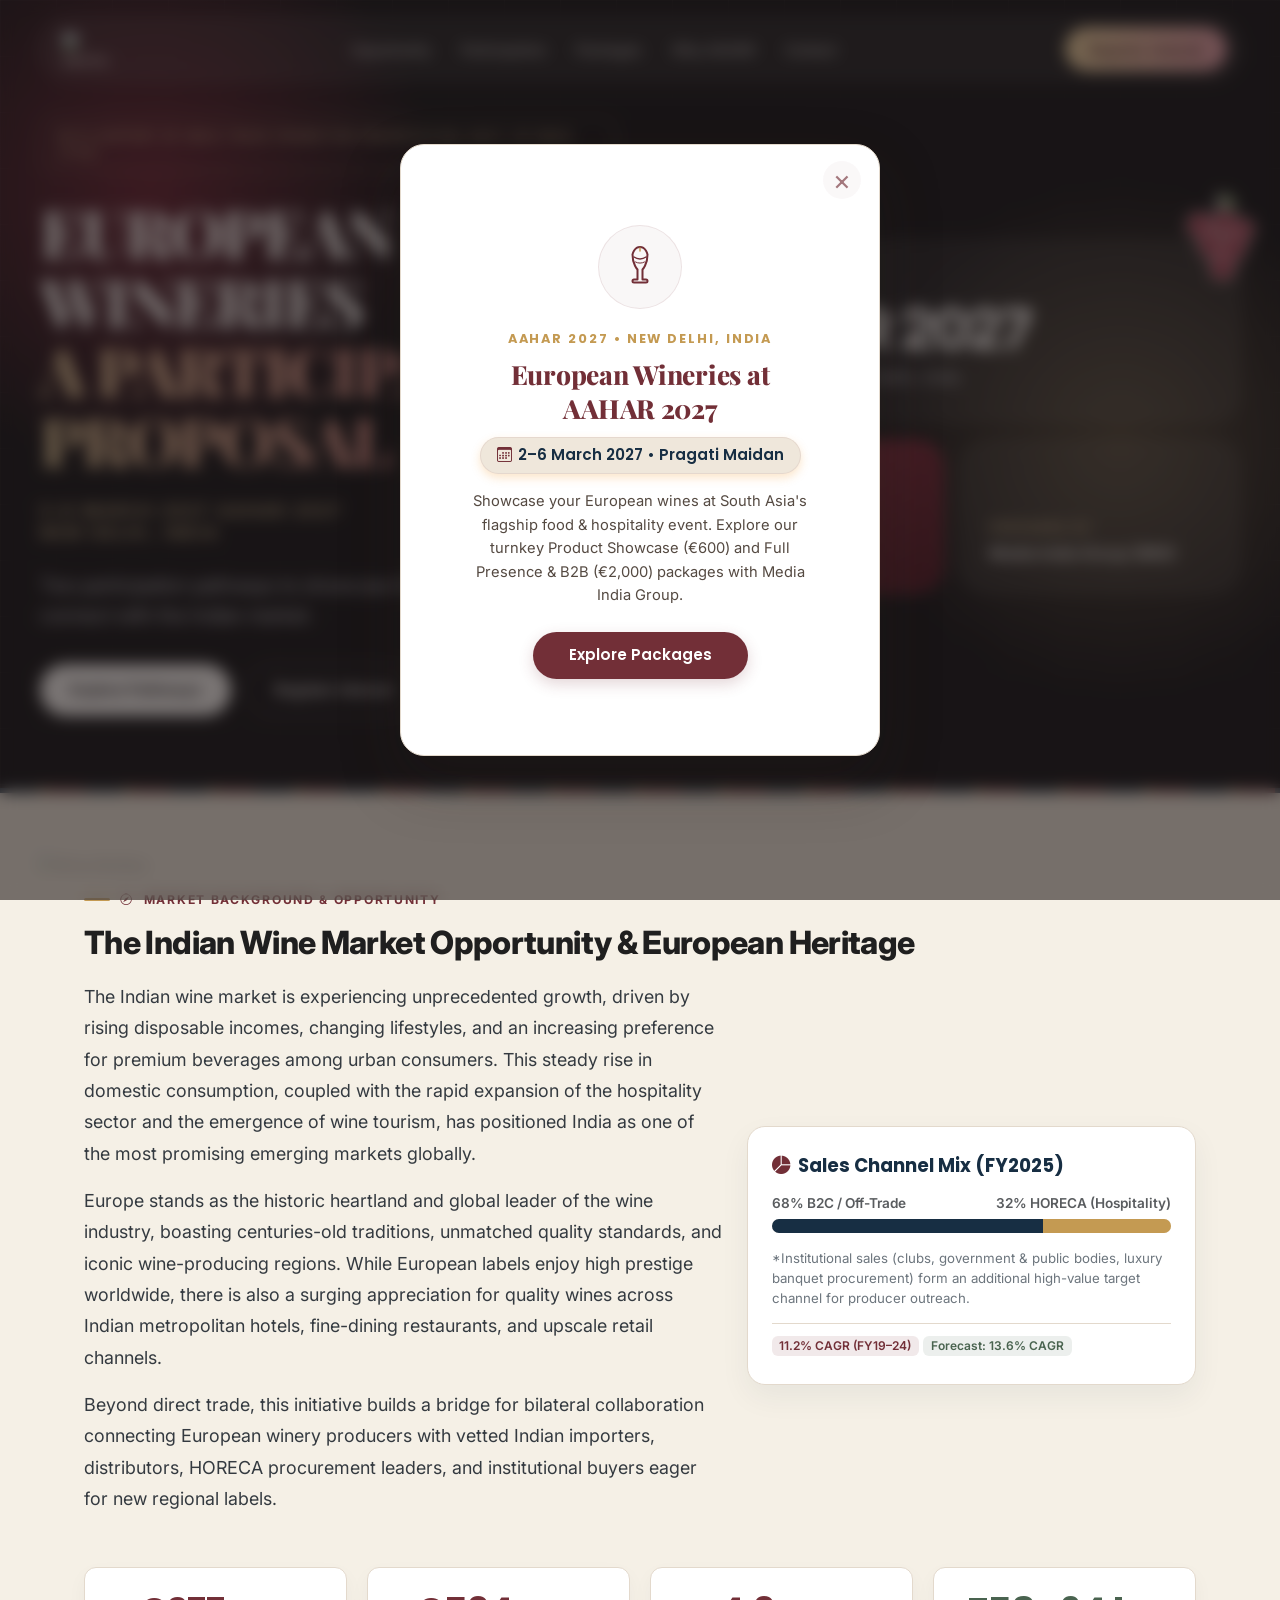
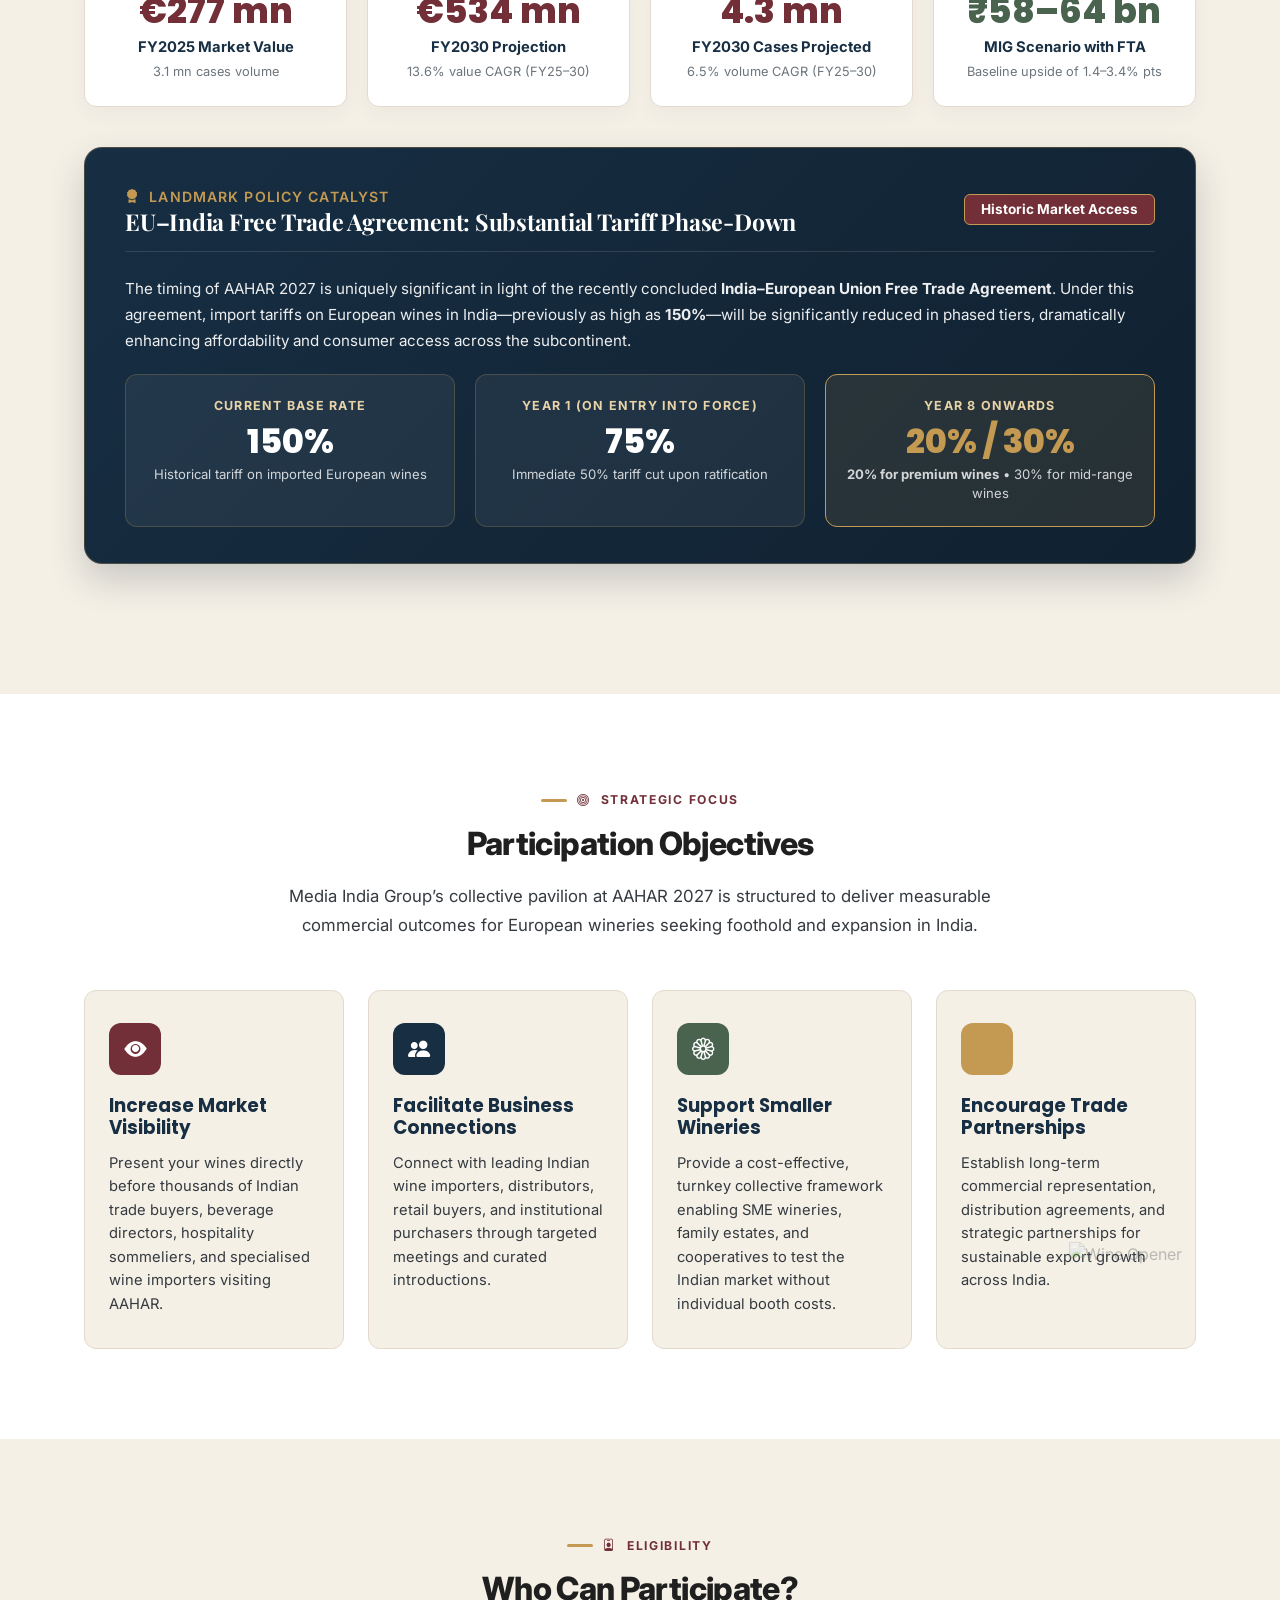
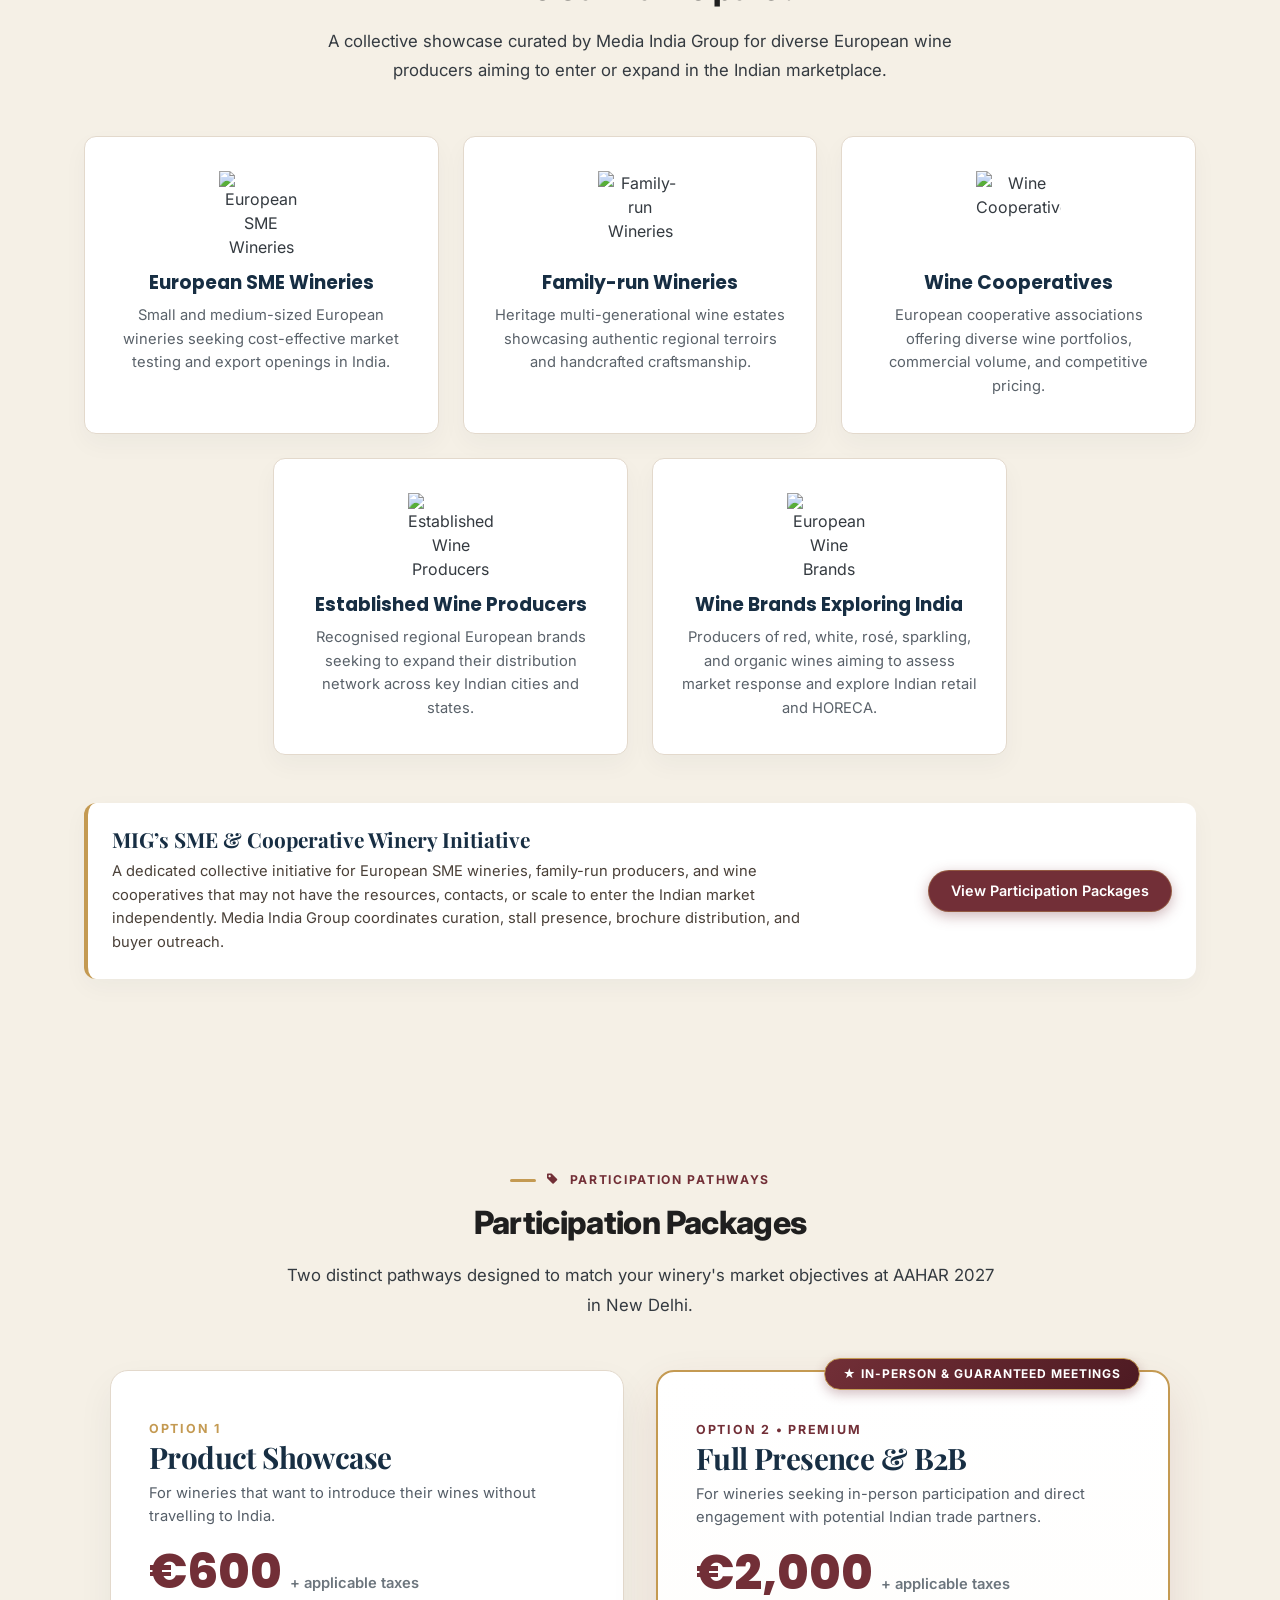
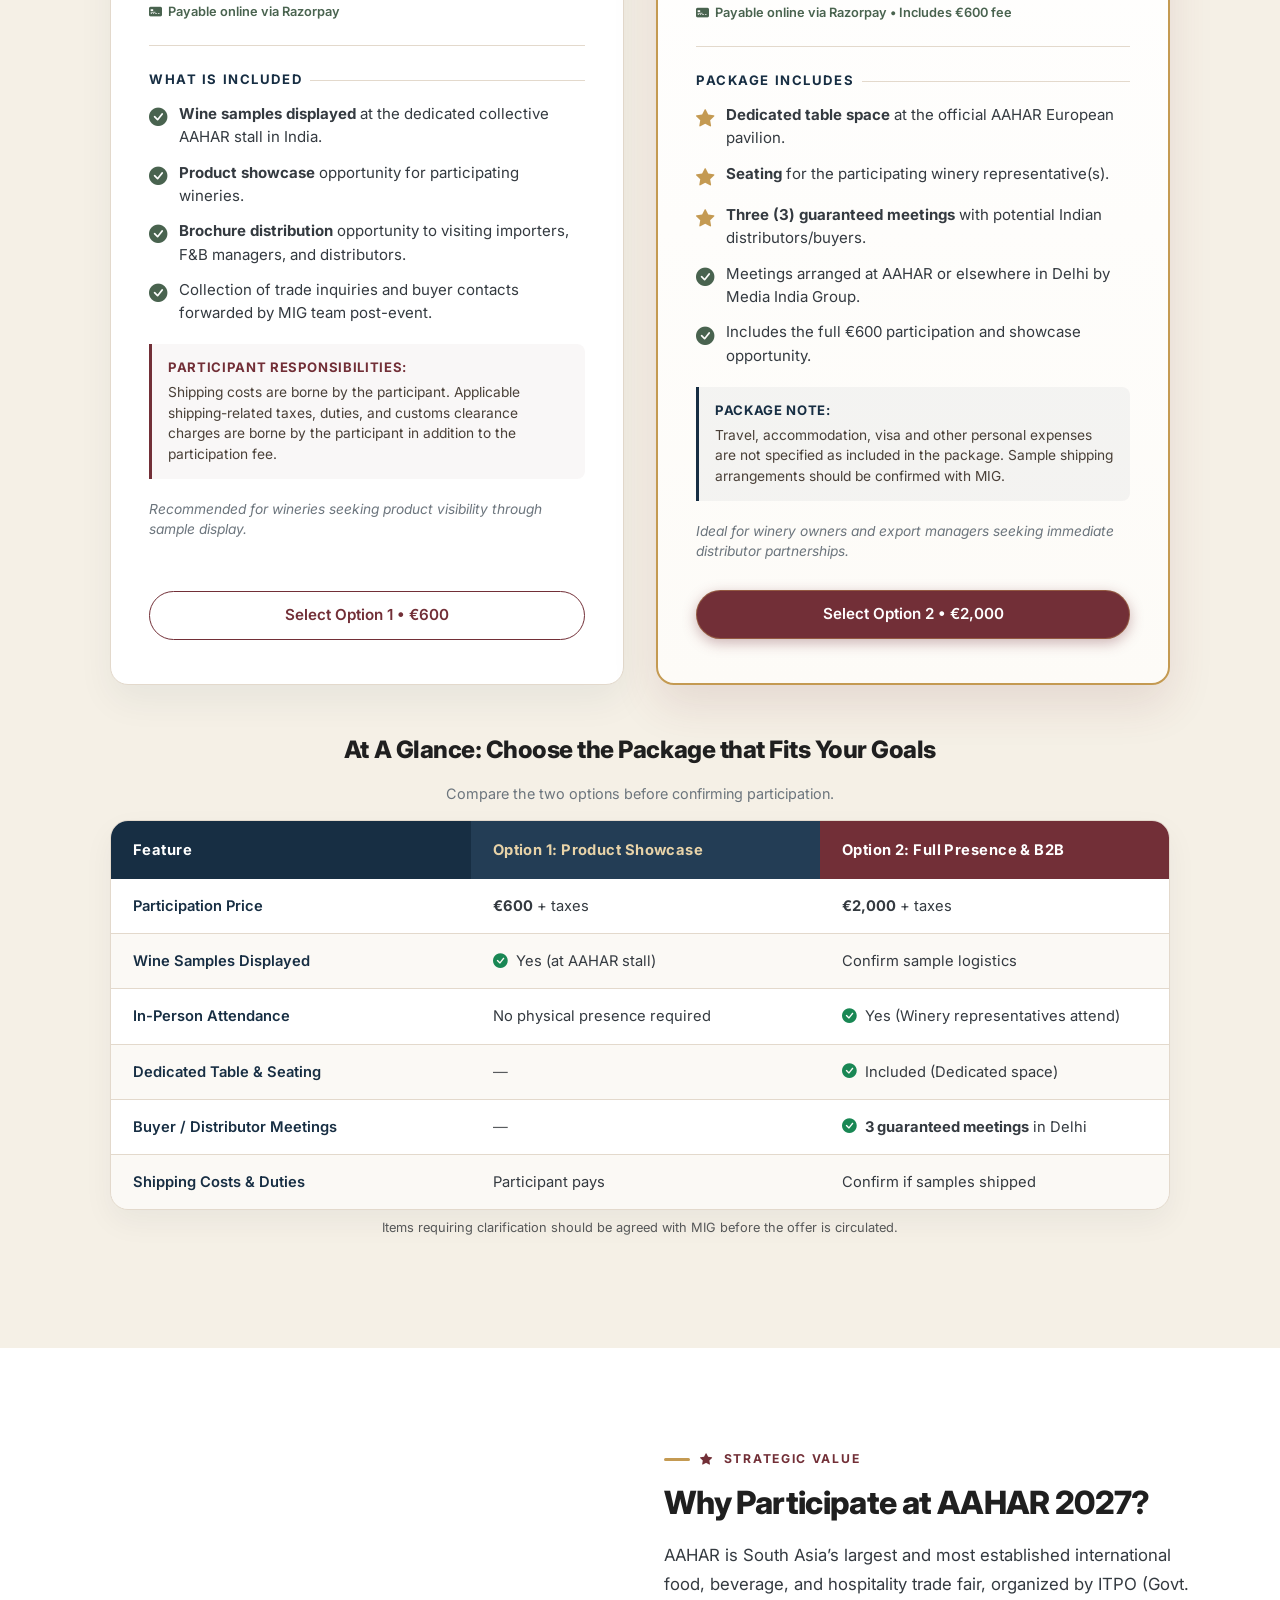
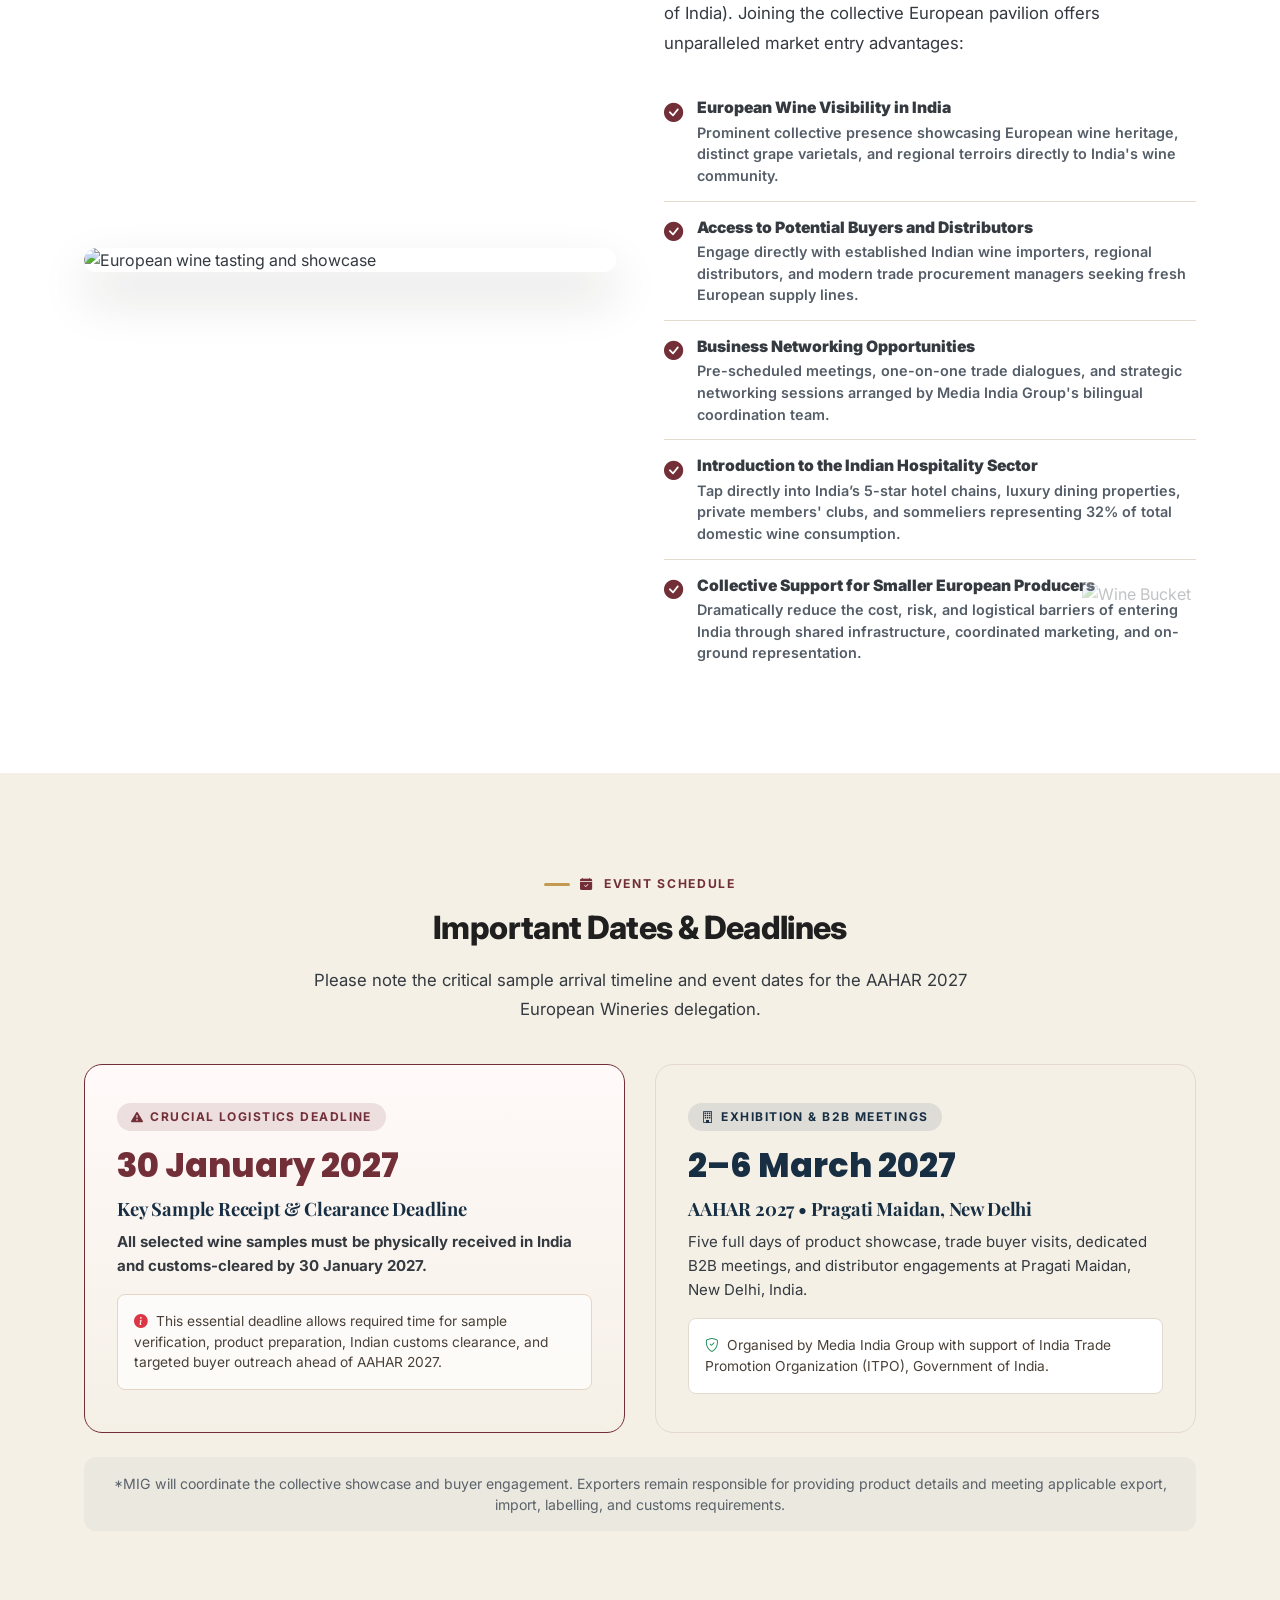
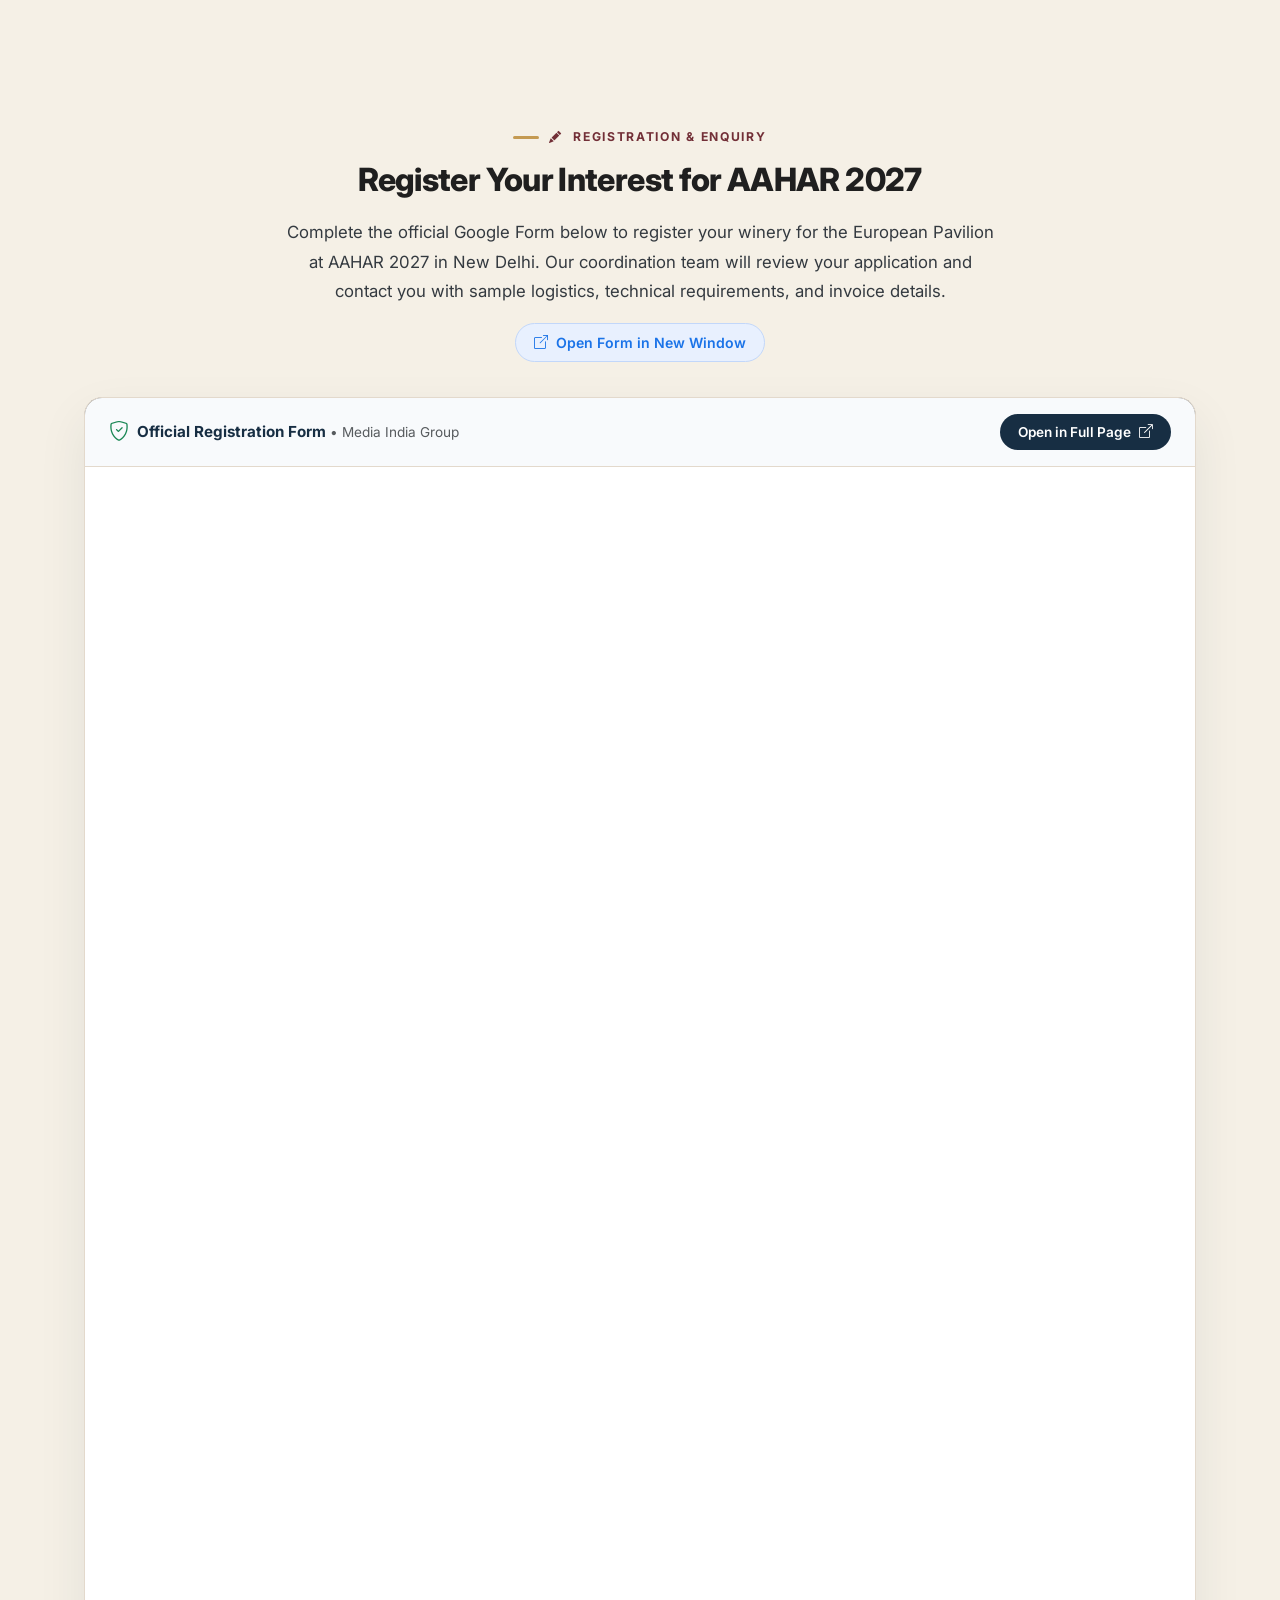
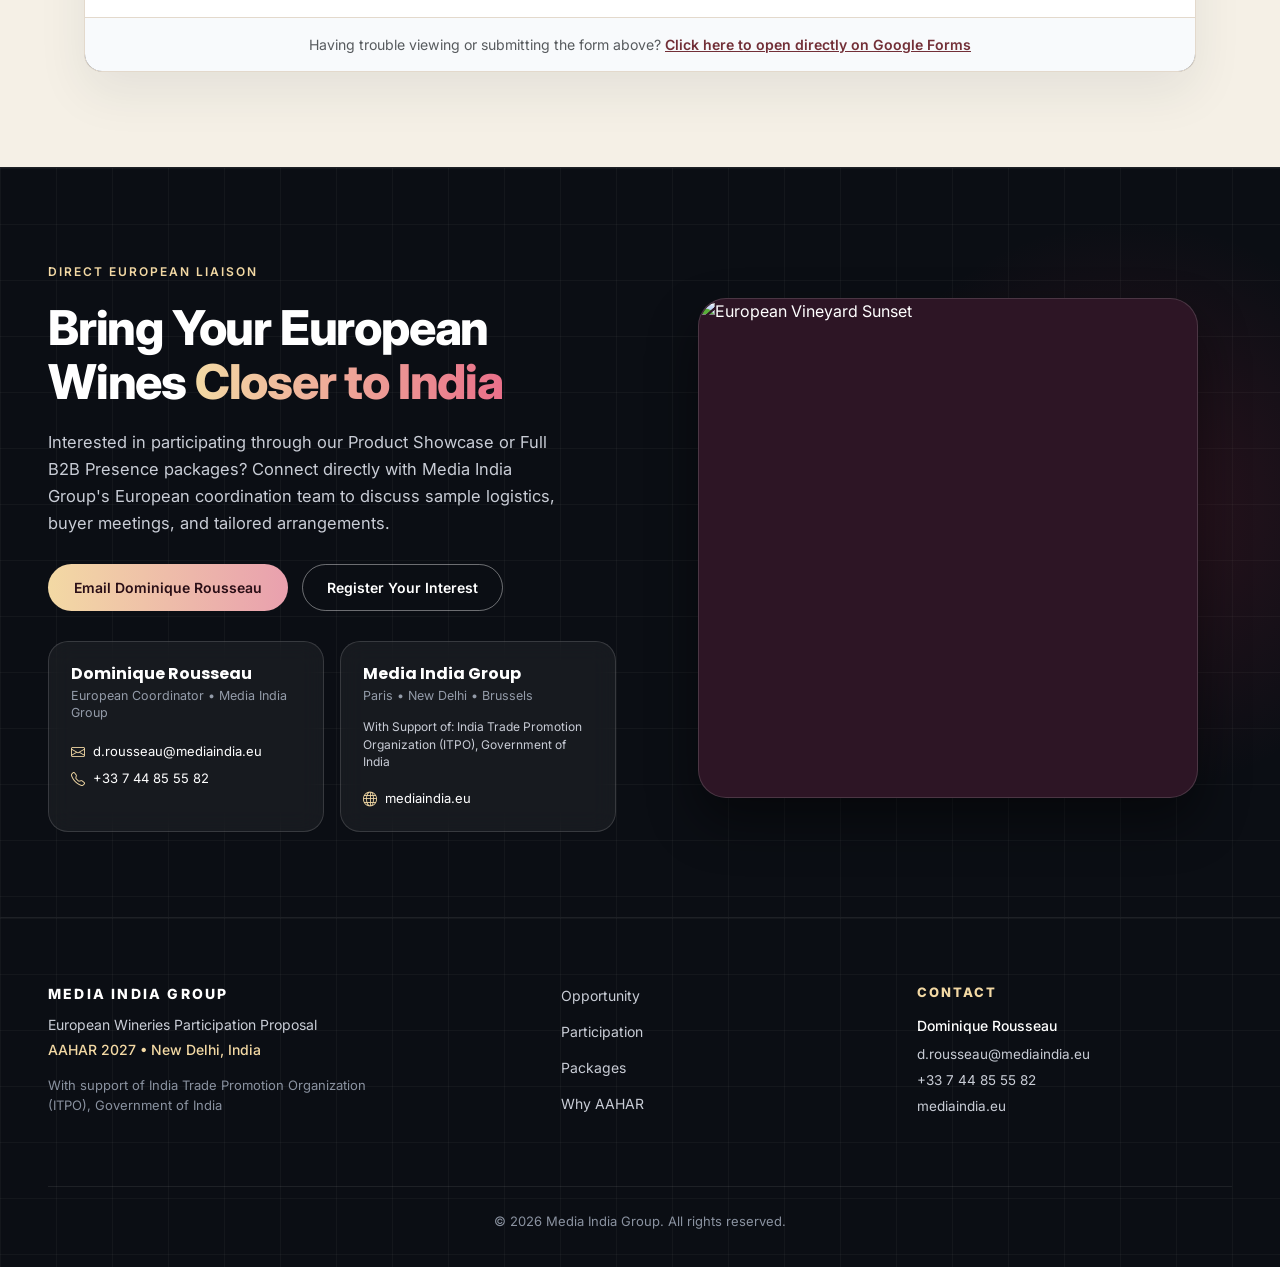
==== index.html @ d0d75888 "European Wineries AAHAR 2027: landing page, modern hero, contact section, and Google Form integratio" ====
<!DOCTYPE html>
<html lang="en">

<head>
  <meta charset="UTF-8">
  <meta name="viewport" content="width=device-width, initial-scale=1.0">
  <title>European Wineries at AAHAR 2027 | Media India Group</title>

  <!-- Primary SEO Meta Tags -->
  <meta name="title" content="European Wineries at AAHAR 2027 | Media India Group">
  <meta name="description"
    content="Explore participation opportunities for European wineries at AAHAR 2027 in New Delhi, India, from 2–6 March 2027. Discover product showcase and B2B packages with Media India Group.">
  <meta name="keywords"
    content="European Wineries AAHAR 2027, AAHAR 2027 New Delhi, European Wine Importers India, EU India Wine Trade, Wine B2B Meeting Delhi, Media India Group, ITPO Wine, European Wine Showcase India">
  <meta name="robots" content="index, follow">
  <meta name="author" content="Media India Group">
  <link rel="canonical" href="https://mediaindia.eu/european-wineries-aahar-2027/">

  <!-- Open Graph / Social Media (Facebook, LinkedIn, WhatsApp) -->
  <meta property="og:type" content="website">
  <meta property="og:url" content="https://mediaindia.eu/european-wineries-aahar-2027/">
  <meta property="og:title" content="European Wineries at AAHAR 2027 | Connect. Showcase. Explore India.">
  <meta property="og:description"
    content="A collective platform for European wineries to showcase their wines, connect with Indian importers and distributors, and explore business opportunities in India's growing wine market. 2–6 March 2027, New Delhi.">
  <meta property="og:image"
    content="https://images.unsplash.com/photo-1506377247377-2a5b3b417ebb?q=80&w=1200&auto=format&fit=crop">
  <meta property="og:site_name" content="Media India Group">

  <!-- Twitter Card Tags -->
  <meta name="twitter:card" content="summary_large_image">
  <meta name="twitter:url" content="https://mediaindia.eu/european-wineries-aahar-2027/">
  <meta name="twitter:title" content="European Wineries at AAHAR 2027 | Media India Group">
  <meta name="twitter:description"
    content="Explore participation opportunities for European wineries at AAHAR 2027 in New Delhi, India, from 2–6 March 2027. Showcase samples and pre-schedule buyer meetings.">
  <meta name="twitter:image"
    content="https://images.unsplash.com/photo-1506377247377-2a5b3b417ebb?q=80&w=1200&auto=format&fit=crop">

  <!-- Schema.org JSON-LD Structured Data for Google Rich Snippets -->
  <script type="application/ld+json">
  {
    "@context": "https://schema.org",
    "@type": "BusinessEvent",
    "name": "European Wineries at AAHAR 2027",
    "startDate": "2027-03-02T09:00:00+05:30",
    "endDate": "2027-03-06T18:00:00+05:30",
    "eventAttendanceMode": "https://schema.org/OfflineEventAttendanceMode",
    "eventStatus": "https://schema.org/EventScheduled",
    "location": {
      "@type": "Place",
      "name": "Pragati Maidan",
      "address": {
        "@type": "PostalAddress",
        "addressLocality": "New Delhi",
        "addressCountry": "IN"
      }
    },
    "image": [
      "https://images.unsplash.com/photo-1506377247377-2a5b3b417ebb?q=80&w=1200&auto=format&fit=crop"
    ],
    "description": "A collective platform for European wineries to showcase their wines, connect with Indian importers and distributors, and explore business opportunities in India's growing wine market during AAHAR 2027.",
    "organizer": {
      "@type": "Organization",
      "name": "Media India Group (MIG)",
      "url": "https://mediaindia.eu"
    },
    "sponsor": {
      "@type": "Organization",
      "name": "India Trade Promotion Organization (ITPO), Government of India"
    },
    "offers": [
      {
        "@type": "Offer",
        "name": "Option 1 – Product Showcase",
        "price": "600",
        "priceCurrency": "EUR",
        "availability": "https://schema.org/InStock",
        "url": "https://mediaindia.eu/european-wineries-aahar-2027/#packages"
      },
      {
        "@type": "Offer",
        "name": "Option 2 – Full Presence & B2B",
        "price": "2000",
        "priceCurrency": "EUR",
        "availability": "https://schema.org/InStock",
        "url": "https://mediaindia.eu/european-wineries-aahar-2027/#packages"
      }
    ]
  }
  </script>

  <link rel="preconnect" href="https://fonts.googleapis.com">
  <link rel="preconnect" href="https://fonts.gstatic.com" crossorigin>
  <link
    href="https://fonts.googleapis.com/css2?family=Inter:wght@400;500;600;700;800&family=Playfair+Display:ital,wght@0,600;0,700;0,800;1,600;1,700&family=Poppins:wght@400;500;600;700;800&display=swap"
    rel="stylesheet">
  <link href="https://cdn.jsdelivr.net/npm/bootstrap@5.3.3/dist/css/bootstrap.min.css" rel="stylesheet">
  <link rel="stylesheet" href="https://cdn.jsdelivr.net/npm/bootstrap-icons@1.11.3/font/bootstrap-icons.css">
  <link rel="stylesheet" href="style.css">
</head>

<body>

  <!-- ============ FLOATING STICKY HEADER ============ -->
  <div class="site-header-sticky-wrap">
    <header class="hd" id="mainNav">
      <a href="#home" class="hero-brand-link">
        <img width="60" src="https://mediaindia.eu/wp-content/themes/mig_theme/images/mig-logo-foother.png"
          alt="Media India Group" style="height: auto; max-height: 32px; object-fit: contain; display: block;">
        <!-- <span class="hero-brand-divider"></span> -->
        <!-- <span class="hero-brand-tag">PROPOSAL</span> -->
      </a>
      <nav class="nv">
        <a href="#opportunity">Opportunity</a>
        <a href="#participation">Participation</a>
        <a href="#packages">Packages</a>
        <a href="#why-aahar">Why AAHAR</a>
        <a href="#contact">Contact</a>
      </nav>
      <a href="https://docs.google.com/forms/d/e/1FAIpQLSd83eoZTcJ47vxsWen3kd95WZ-i5bSmroDQifJ7yCJSHchmNA/viewform"
        target="_blank" rel="noopener noreferrer" class="btn-reg-header">Register Interest</a>
    </header>
  </div>

  <!-- ============ MODERN DARK-MODE HERO SECTION ============ -->
  <div class="hero-dark-wrap" id="home">
    <div class="hero-glow-1"></div>
    <div class="hero-glow-2"></div>
    <div class="hero-grid-pattern"></div>

    <div class="hero-dark-container">
      <!-- 2-Column Hero Section -->
      <section class="hero-main-section">
        <!-- Left Column -->
        <div class="hero-left">
          <div class="hero-badge-itpo">
            WITH SUPPORT OF INDIA TRADE PROMOTION ORGANIZATION, GOVT. OF INDIA (ITPO)
          </div>
          <h1 class="hero-title-dark">
            EUROPEAN WINERIES<br>
            <span class="hero-title-gradient">A Participation Proposal</span>
          </h1>
          <div class="hero-sublabel">
            2–6 March 2027 AAHAR 2027 <br> NEW DELHI, INDIA
          </div>
          <p class="hero-paragraph">
            Two participation pathways to showcase European wines and connect with the Indian market.
          </p>
          <div class="hero-cta-group">
            <a href="#packages" class="btn-hero-primary">Explore Pathways</a>
            <a href="https://docs.google.com/forms/d/e/1FAIpQLSd83eoZTcJ47vxsWen3kd95WZ-i5bSmroDQifJ7yCJSHchmNA/viewform"
              target="_blank" rel="noopener noreferrer" class="btn-hero-secondary">Register Interest</a>
          </div>
        </div>

        <!-- Right Column: Bento Grid of Glass Cards -->
        <div class="hero-bento-grid">
          <!-- Card 1: Wide Event Card -->
          <div class="bento-card-event">
            <div class="bento-label">EVENT</div>
            <div class="bento-event-title">AAHAR 2027</div>
            <div class="bento-event-sub">2–6 March 2027 New Delhi, India</div>
          </div>

          <!-- Card 2: Burgundy Gradient Card -->
          <div class="bento-card-gradient">
            <div class="bento-stat-num">02</div>
            <div class="bento-stat-text">Participation pathways</div>
          </div>

          <!-- Card 3: Glass Card -->
          <div class="bento-card-prepared">
            <div class="bento-label">PREPARED BY</div>
            <div class="bento-prepared-text">Media India Group (MIG)</div>
          </div>

          <!-- Floating Decorative SVGs -->
          <svg class="f1" viewBox="0 0 70 90" width="78" aria-hidden="true">
            <path d="M35 2 C42 -2 52 4 50 14 C44 14 37 10 35 2Z" fill="#9DB88A"></path>
            <path d="M35 2 V18" stroke="#FFFFFF" stroke-width="3" stroke-linecap="round"></path>
            <g fill="#A63A52" stroke="#FFFFFF" stroke-width="1.5">
              <circle cx="18" cy="28" r="11"></circle>
              <circle cx="40" cy="26" r="11"></circle>
              <circle cx="56" cy="32" r="10"></circle>
              <circle cx="28" cy="46" r="11"></circle>
              <circle cx="48" cy="48" r="11"></circle>
              <circle cx="38" cy="66" r="11"></circle>
            </g>
          </svg>
          <svg class="f2" viewBox="0 0 60 60" width="52" aria-hidden="true">
            <path d="M6 54 C4 24 26 4 54 6 C56 34 36 56 6 54Z" fill="#9DB88A" stroke="#FFFFFF" stroke-width="2"></path>
            <path d="M8 52 C20 38 32 26 48 12" stroke="#FFFFFF" stroke-width="2" fill="none" stroke-linecap="round">
            </path>
          </svg>
        </div>
      </section>
    </div>
  </div>

  <!-- Decorative Strip -->
  <div class="divider-strip"></div>

  <!-- ============ ABOUT THE OPPORTUNITY ============ -->
  <section class="opportunity-section" id="opportunity" style="padding: 90px 0; background: var(--ivory-cream);">
    <img class="float-deco drift d-none d-lg-block" src="Wine_SVGs/Wine_Cask.svg" alt="Wine Cask"
      style="position:absolute; bottom:5%; right:3%; width:180px; opacity:0.35;" width="180" height="180">
    <img class="float-deco drift d-none d-lg-block" src="Wine_SVGs/Wine_Bottles.svg" alt="Wine Bottles"
      style="position:absolute; top:4%; left:3%; width:170px; opacity:0.35;" width="170" height="170">

    <div class="container-xl-custom">
      <div class="opportunity-inner reveal">
        <p class="section-label"><i class="bi bi-compass"></i> Market Background &amp; Opportunity</p>
        <h2 class="section-title">The Indian Wine Market Opportunity &amp; European Heritage</h2>

        <div class="row g-4 align-items-center mb-4">
          <div class="col-lg-7">
            <p class="lede">
              The Indian wine market is experiencing unprecedented growth, driven by rising disposable incomes, changing
              lifestyles, and an increasing preference for premium beverages among urban consumers. This steady rise in
              domestic consumption, coupled with the rapid expansion of the hospitality sector and the emergence of wine
              tourism, has positioned India as one of the most promising emerging markets globally.
            </p>
            <p class="lede" style="margin-top:16px;">
              Europe stands as the historic heartland and global leader of the wine industry, boasting centuries-old
              traditions, unmatched quality standards, and iconic wine-producing regions. While European labels enjoy
              high prestige worldwide, there is also a surging appreciation for quality wines across Indian metropolitan
              hotels, fine-dining restaurants, and upscale retail channels.
            </p>
            <p class="lede" style="margin-top:16px;">
              Beyond direct trade, this initiative builds a bridge for bilateral collaboration connecting European
              winery producers with vetted Indian importers, distributors, HORECA procurement leaders, and institutional
              buyers eager for new regional labels.
            </p>
          </div>

          <div class="col-lg-5">
            <div
              style="background:#FFFFFF; border:1px solid var(--border-soft); border-radius:var(--radius-lg); padding:28px 24px; box-shadow:0 12px 30px rgba(23,46,67,0.06);">
              <h5
                style="color:var(--primary-navy); font-size:1.15rem; margin-bottom:16px; display:flex; align-items:center; gap:8px;">
                <i class="bi bi-pie-chart-fill" style="color:var(--burgundy);"></i> Sales Channel Mix (FY2025)
              </h5>
              <div class="mb-3">
                <div class="d-flex justify-content-between text-muted"
                  style="font-size:0.85rem; font-weight:600; margin-bottom:6px;">
                  <span>68% B2C / Off-Trade</span>
                  <span>32% HORECA (Hospitality)</span>
                </div>
                <div class="progress" style="height: 14px; border-radius: 999px; background: #EADFD2;">
                  <div class="progress-bar" role="progressbar" style="width: 68%; background: var(--primary-navy);"
                    aria-valuenow="68" aria-valuemin="0" aria-valuemax="100"></div>
                  <div class="progress-bar" role="progressbar" style="width: 32%; background: var(--champagne-gold);"
                    aria-valuenow="32" aria-valuemin="0" aria-valuemax="100"></div>
                </div>
              </div>
              <p style="font-size:0.83rem; color:#6C757D; line-height:1.5; margin-bottom:14px;">
                *Institutional sales (clubs, government & public bodies, luxury banquet procurement) form an additional
                high-value target channel for producer outreach.
              </p>
              <div class="pt-2 border-top" style="border-color:var(--border-soft) !important;">
                <span class="badge"
                  style="background:rgba(114,47,55,0.1); color:var(--burgundy); font-weight:600;">11.2% CAGR
                  (FY19–24)</span>
                <span class="badge"
                  style="background:rgba(73,99,79,0.1); color:var(--vine-green); font-weight:600;">Forecast: 13.6%
                  CAGR</span>
              </div>
            </div>
          </div>
        </div>

        <!-- Market Statistics Grid (PDF Page 3) -->
        <div class="market-stats-grid reveal">
          <div class="market-stat-card">
            <div class="market-stat-val">€277 mn</div>
            <div class="market-stat-label">FY2025 Market Value</div>
            <div class="market-stat-sub">3.1 mn cases volume</div>
          </div>
          <div class="market-stat-card">
            <div class="market-stat-val">€534 mn</div>
            <div class="market-stat-label">FY2030 Projection</div>
            <div class="market-stat-sub">13.6% value CAGR (FY25–30)</div>
          </div>
          <div class="market-stat-card">
            <div class="market-stat-val">4.3 mn</div>
            <div class="market-stat-label">FY2030 Cases Projected</div>
            <div class="market-stat-sub">6.5% volume CAGR (FY25–30)</div>
          </div>
          <div class="market-stat-card">
            <div class="market-stat-val" style="color:var(--vine-green);">₹58–64 bn</div>
            <div class="market-stat-label">MIG Scenario with FTA</div>
            <div class="market-stat-sub">Baseline upside of 1.4–3.4% pts</div>
          </div>
        </div>

        <!-- EU-India FTA Banner (PDF Page 2 & 3) -->
        <div class="fta-box-premium reveal">
          <div class="fta-header">
            <div>
              <span class="fta-subtitle"><i class="bi bi-award-fill me-1"></i> Landmark Policy Catalyst</span>
              <h3 class="fta-title">EU–India Free Trade Agreement: Substantial Tariff Phase-Down</h3>
            </div>
            <span class="badge"
              style="background:var(--burgundy); color:#FFFFFF; font-size:0.85rem; padding:8px 16px; border:1px solid var(--champagne-gold);">
              Historic Market Access
            </span>
          </div>

          <p style="font-size:0.95rem; line-height:1.7; color:rgba(255,255,255,0.92); margin-bottom:20px;">
            The timing of AAHAR 2027 is uniquely significant in light of the recently concluded <strong>India–European
              Union Free Trade Agreement</strong>. Under this agreement, import tariffs on European wines in
            India—previously as high as <strong>150%</strong>—will be significantly reduced in phased tiers,
            dramatically enhancing affordability and consumer access across the subcontinent.
          </p>

          <div class="tariff-timeline-row">
            <div class="tariff-step">
              <div class="tariff-step-time">Current Base Rate</div>
              <div class="tariff-rate">150%</div>
              <div class="tariff-step-desc">Historical tariff on imported European wines</div>
            </div>
            <div class="tariff-step">
              <div class="tariff-step-time">Year 1 (On Entry into Force)</div>
              <div class="tariff-rate">75%</div>
              <div class="tariff-step-desc">Immediate 50% tariff cut upon ratification</div>
            </div>
            <div class="tariff-step highlight">
              <div class="tariff-step-time">Year 8 Onwards</div>
              <div class="tariff-rate">20% / 30%</div>
              <div class="tariff-step-desc"><strong>20% for premium wines</strong> &bull; 30% for mid-range wines</div>
            </div>
          </div>
        </div>

      </div>
    </div>
  </section>

  <!-- ============ PARTICIPATION OBJECTIVES ============ -->
  <section class="objectives-section" id="objectives" style="padding: 90px 0; background: #FFFFFF;">
    <img class="float-deco drift d-none d-lg-block" src="Wine_SVGs/Wine_Opener.svg" alt="Wine Opener"
      style="position:absolute; bottom:5%; right:4%; width:160px; opacity:0.3;" width="160" height="160">

    <div class="container-xl-custom">
      <div class="text-center mx-auto reveal" style="max-width: 720px; margin-bottom: 50px;">
        <p class="section-label justify-content-center"><i class="bi bi-bullseye"></i> Strategic Focus</p>
        <h2 class="section-title">Participation Objectives</h2>
        <p class="lede">
          Media India Group’s collective pavilion at AAHAR 2027 is structured to deliver measurable commercial outcomes
          for European wineries seeking foothold and expansion in India.
        </p>
      </div>

      <div class="row g-4">
        <!-- Objective 1 -->
        <div class="col-md-6 col-lg-3 reveal">
          <div class="objective-card h-100"
            style="background:var(--ivory-cream); border:1px solid var(--border-soft); border-radius:var(--radius-md); padding:32px 24px; transition:transform 0.25s ease;">
            <div class="objective-icon"
              style="width:52px; height:52px; border-radius:12px; background:var(--burgundy); color:#FFFFFF; display:flex; align-items:center; justify-content:center; font-size:1.4rem; margin-bottom:20px;">
              <i class="bi bi-eye-fill"></i>
            </div>
            <h5 style="color:var(--primary-navy); margin-bottom:12px; font-size:1.15rem;">Increase Market Visibility
            </h5>
            <p style="font-size:0.92rem; line-height:1.6; color:var(--body-text); margin:0;">
              Present your wines directly before thousands of Indian trade buyers, beverage directors, hospitality
              sommeliers, and specialised wine importers visiting AAHAR.
            </p>
          </div>
        </div>

        <!-- Objective 2 -->
        <div class="col-md-6 col-lg-3 reveal">
          <div class="objective-card h-100"
            style="background:var(--ivory-cream); border:1px solid var(--border-soft); border-radius:var(--radius-md); padding:32px 24px; transition:transform 0.25s ease;">
            <div class="objective-icon"
              style="width:52px; height:52px; border-radius:12px; background:var(--primary-navy); color:#FFFFFF; display:flex; align-items:center; justify-content:center; font-size:1.4rem; margin-bottom:20px;">
              <i class="bi bi-people-fill"></i>
            </div>
            <h5 style="color:var(--primary-navy); margin-bottom:12px; font-size:1.15rem;">Facilitate Business
              Connections</h5>
            <p style="font-size:0.92rem; line-height:1.6; color:var(--body-text); margin:0;">
              Connect with leading Indian wine importers, distributors, retail buyers, and institutional purchasers
              through targeted meetings and curated introductions.
            </p>
          </div>
        </div>

        <!-- Objective 3 -->
        <div class="col-md-6 col-lg-3 reveal">
          <div class="objective-card h-100"
            style="background:var(--ivory-cream); border:1px solid var(--border-soft); border-radius:var(--radius-md); padding:32px 24px; transition:transform 0.25s ease;">
            <div class="objective-icon"
              style="width:52px; height:52px; border-radius:12px; background:var(--vine-green); color:#FFFFFF; display:flex; align-items:center; justify-content:center; font-size:1.4rem; margin-bottom:20px;">
              <i class="bi bi-flower1"></i>
            </div>
            <h5 style="color:var(--primary-navy); margin-bottom:12px; font-size:1.15rem;">Support Smaller Wineries</h5>
            <p style="font-size:0.92rem; line-height:1.6; color:var(--body-text); margin:0;">
              Provide a cost-effective, turnkey collective framework enabling SME wineries, family estates, and
              cooperatives to test the Indian market without individual booth costs.
            </p>
          </div>
        </div>

        <!-- Objective 4 -->
        <div class="col-md-6 col-lg-3 reveal">
          <div class="objective-card h-100"
            style="background:var(--ivory-cream); border:1px solid var(--border-soft); border-radius:var(--radius-md); padding:32px 24px; transition:transform 0.25s ease;">
            <div class="objective-icon"
              style="width:52px; height:52px; border-radius:12px; background:var(--champagne-gold); color:var(--primary-navy); display:flex; align-items:center; justify-content:center; font-size:1.4rem; margin-bottom:20px;">
              <i class="bi bi-handshake-fill"></i>
            </div>
            <h5 style="color:var(--primary-navy); margin-bottom:12px; font-size:1.15rem;">Encourage Trade Partnerships
            </h5>
            <p style="font-size:0.92rem; line-height:1.6; color:var(--body-text); margin:0;">
              Establish long-term commercial representation, distribution agreements, and strategic partnerships for
              sustainable export growth across India.
            </p>
          </div>
        </div>
      </div>
    </div>
  </section>

  <!-- ============ WHO CAN PARTICIPATE? ============ -->
  <section class="participants-section" id="participation" style="padding: 90px 0; background: var(--ivory-cream);">
    <div class="container-xl-custom">
      <div class="text-center mx-auto reveal" style="max-width:700px; margin-bottom: 50px;">
        <p class="section-label justify-content-center"><i class="bi bi-person-badge"></i> Eligibility</p>
        <h2 class="section-title">Who Can Participate?</h2>
        <p class="lede">
          A collective showcase curated by Media India Group for diverse European wine producers aiming to enter or
          expand in the Indian marketplace.
        </p>
      </div>

      <div class="row g-4 justify-content-center">
        <!-- 1: SME Wineries -->
        <div class="col-sm-6 col-lg-4 reveal">
          <div class="participant-card h-100"
            style="background:#FFFFFF; border:1px solid var(--border-soft); border-radius:var(--radius-md); padding:34px 28px; text-align:center; box-shadow:0 10px 25px rgba(23,46,67,0.04); transition:transform 0.25s ease;">
            <div class="p-icon mb-3">
              <img src="Wine_SVGs/Cask_&_Glass_icon.svg" class="p-icon-lg" alt="European SME Wineries" width="80"
                height="80">
            </div>
            <h5 style="color:var(--primary-navy); font-size:1.18rem; margin-bottom:10px;">European SME Wineries</h5>
            <p style="font-size:0.92rem; color:#5A626A; line-height:1.6; margin:0;">
              Small and medium-sized European wineries seeking cost-effective market testing and export openings in
              India.
            </p>
          </div>
        </div>

        <!-- 2: Family-run Wineries -->
        <div class="col-sm-6 col-lg-4 reveal">
          <div class="participant-card h-100"
            style="background:#FFFFFF; border:1px solid var(--border-soft); border-radius:var(--radius-md); padding:34px 28px; text-align:center; box-shadow:0 10px 25px rgba(23,46,67,0.04); transition:transform 0.25s ease;">
            <div class="p-icon mb-3">
              <img src="Wine_SVGs/Wine_Bottle.svg" class="p-icon-lg" alt="Family-run Wineries" width="80" height="80">
            </div>
            <h5 style="color:var(--primary-navy); font-size:1.18rem; margin-bottom:10px;">Family-run Wineries</h5>
            <p style="font-size:0.92rem; color:#5A626A; line-height:1.6; margin:0;">
              Heritage multi-generational wine estates showcasing authentic regional terroirs and handcrafted
              craftsmanship.
            </p>
          </div>
        </div>

        <!-- 3: Wine Cooperatives -->
        <div class="col-sm-6 col-lg-4 reveal">
          <div class="participant-card h-100"
            style="background:#FFFFFF; border:1px solid var(--border-soft); border-radius:var(--radius-md); padding:34px 28px; text-align:center; box-shadow:0 10px 25px rgba(23,46,67,0.04); transition:transform 0.25s ease;">
            <div class="p-icon mb-3">
              <img src="Wine_SVGs/Industrial_Bodies_u_icon.svg" class="p-icon-lg" alt="Wine Cooperatives" width="80"
                height="80">
            </div>
            <h5 style="color:var(--primary-navy); font-size:1.18rem; margin-bottom:10px;">Wine Cooperatives</h5>
            <p style="font-size:0.92rem; color:#5A626A; line-height:1.6; margin:0;">
              European cooperative associations offering diverse wine portfolios, commercial volume, and competitive
              pricing.
            </p>
          </div>
        </div>

        <!-- 4: Established Wine Producers -->
        <div class="col-sm-6 col-lg-4 reveal">
          <div class="participant-card h-100"
            style="background:#FFFFFF; border:1px solid var(--border-soft); border-radius:var(--radius-md); padding:34px 28px; text-align:center; box-shadow:0 10px 25px rgba(23,46,67,0.04); transition:transform 0.25s ease;">
            <div class="p-icon mb-3">
              <img src="Wine_SVGs/Wine_Bucket.svg" class="p-icon-lg" alt="Established Wine Producers" width="80"
                height="80">
            </div>
            <h5 style="color:var(--primary-navy); font-size:1.18rem; margin-bottom:10px;">Established Wine Producers
            </h5>
            <p style="font-size:0.92rem; color:#5A626A; line-height:1.6; margin:0;">
              Recognised regional European brands seeking to expand their distribution network across key Indian cities
              and states.
            </p>
          </div>
        </div>

        <!-- 5: European Wine Brands Exploring India -->
        <div class="col-sm-6 col-lg-4 reveal">
          <div class="participant-card h-100"
            style="background:#FFFFFF; border:1px solid var(--border-soft); border-radius:var(--radius-md); padding:34px 28px; text-align:center; box-shadow:0 10px 25px rgba(23,46,67,0.04); transition:transform 0.25s ease;">
            <div class="p-icon mb-3">
              <img src="Wine_SVGs/Single_Glass.svg" class="p-icon-lg" alt="European Wine Brands Exploring India"
                width="80" height="80">
            </div>
            <h5 style="color:var(--primary-navy); font-size:1.18rem; margin-bottom:10px;">Wine Brands Exploring India
            </h5>
            <p style="font-size:0.92rem; color:#5A626A; line-height:1.6; margin:0;">
              Producers of red, white, rosé, sparkling, and organic wines aiming to assess market response and explore
              Indian retail and HORECA.
            </p>
          </div>
        </div>
      </div>

      <!-- MIG Initiative Callout (Proposal Page 4) -->
      <div class="mt-5 p-4 reveal"
        style="background:#FFFFFF; border-left:4px solid var(--champagne-gold); border-radius:var(--radius-md); box-shadow:0 8px 24px rgba(23,46,67,0.04);">
        <div class="row align-items-center">
          <div class="col-lg-8">
            <h5 style="color:var(--primary-navy); margin-bottom:8px; font-family:var(--font-serif); font-size:1.3rem;">
              MIG’s SME &amp; Cooperative Winery Initiative
            </h5>
            <p style="font-size:0.92rem; color:#4A4038; margin:0; line-height:1.6;">
              A dedicated collective initiative for European SME wineries, family-run producers, and wine cooperatives
              that may not have the resources, contacts, or scale to enter the Indian market independently. Media India
              Group coordinates curation, stall presence, brochure distribution, and buyer outreach.
            </p>
          </div>
          <div class="col-lg-4 text-lg-end mt-3 mt-lg-0">
            <a href="#packages" class="btn-wine">View Participation Packages</a>
          </div>
        </div>
      </div>

    </div>
  </section>

  <!-- ============ PARTICIPATION PACKAGES ============ -->
  <section class="packages-section" id="packages">
    <div class="container-xl-custom">
      <div class="text-center mx-auto reveal" style="max-width:720px; margin-bottom:50px;">
        <p class="section-label justify-content-center"><i class="bi bi-tag-fill"></i> Participation Pathways</p>
        <h2 class="section-title">Participation Packages</h2>
        <p class="lede">
          Two distinct pathways designed to match your winery's market objectives at AAHAR 2027 in New Delhi.
        </p>
      </div>

      <!-- Package Pricing Cards -->
      <div class="packages-grid reveal">

        <!-- OPTION 1: PRODUCT SHOWCASE -->
        <div class="package-card">
          <div>
            <div class="package-header">
              <span class="package-category-label">Option 1</span>
              <h3 class="package-title">Product Showcase</h3>
              <p class="package-desc">For wineries that want to introduce their wines without travelling to India.</p>

              <div class="package-price-wrap">
                <span class="package-price">€600</span>
                <span class="package-taxes">+ applicable taxes</span>
              </div>
              <div class="package-razorpay-note">
                <i class="bi bi-credit-card-2-front-fill"></i> Payable online via Razorpay
              </div>
            </div>

            <div class="package-body">
              <div class="package-block-heading">What is Included</div>
              <ul class="package-feature-list">
                <li>
                  <i class="bi bi-check-circle-fill check-icon"></i>
                  <span><strong>Wine samples displayed</strong> at the dedicated collective AAHAR stall in India.</span>
                </li>
                <li>
                  <i class="bi bi-check-circle-fill check-icon"></i>
                  <span><strong>Product showcase</strong> opportunity for participating wineries.</span>
                </li>
                <li>
                  <i class="bi bi-check-circle-fill check-icon"></i>
                  <span><strong>Brochure distribution</strong> opportunity to visiting importers, F&amp;B managers, and
                    distributors.</span>
                </li>
                <li>
                  <i class="bi bi-check-circle-fill check-icon"></i>
                  <span>Collection of trade inquiries and buyer contacts forwarded by MIG team post-event.</span>
                </li>
              </ul>

              <div class="package-resp-box">
                <strong>Participant Responsibilities:</strong>
                Shipping costs are borne by the participant. Applicable shipping-related taxes, duties, and customs
                clearance charges are borne by the participant in addition to the participation fee.
              </div>

              <p style="font-size:0.86rem; color:#6C757D; font-style:italic; margin-bottom:0;">
                Recommended for wineries seeking product visibility through sample display.
              </p>
            </div>
          </div>

          <div class="pt-3">
            <a href="#register" class="package-cta btn-package-outline"
              onclick="selectPackage('Option 1 – Product Showcase (€600 + taxes)')">
              Select Option 1 &bull; €600
            </a>
          </div>
        </div>

        <!-- OPTION 2: FULL PRESENCE & B2B -->
        <div class="package-card featured">
          <span class="package-top-badge">★ In-Person &amp; Guaranteed Meetings</span>
          <div>
            <div class="package-header">
              <span class="package-category-label" style="color:var(--burgundy);">Option 2 &bull; Premium</span>
              <h3 class="package-title">Full Presence &amp; B2B</h3>
              <p class="package-desc">For wineries seeking in-person participation and direct engagement with potential
                Indian trade partners.</p>

              <div class="package-price-wrap">
                <span class="package-price">€2,000</span>
                <span class="package-taxes">+ applicable taxes</span>
              </div>
              <div class="package-razorpay-note">
                <i class="bi bi-credit-card-2-front-fill"></i> Payable online via Razorpay &bull; Includes €600 fee
              </div>
            </div>

            <div class="package-body">
              <div class="package-block-heading">Package Includes</div>
              <ul class="package-feature-list">
                <li>
                  <i class="bi bi-star-fill star-icon"></i>
                  <span><strong>Dedicated table space</strong> at the official AAHAR European pavilion.</span>
                </li>
                <li>
                  <i class="bi bi-star-fill star-icon"></i>
                  <span><strong>Seating</strong> for the participating winery representative(s).</span>
                </li>
                <li>
                  <i class="bi bi-star-fill star-icon"></i>
                  <span><strong>Three (3) guaranteed meetings</strong> with potential Indian distributors/buyers.</span>
                </li>
                <li>
                  <i class="bi bi-check-circle-fill check-icon"></i>
                  <span>Meetings arranged at AAHAR or elsewhere in Delhi by Media India Group.</span>
                </li>
                <li>
                  <i class="bi bi-check-circle-fill check-icon"></i>
                  <span>Includes the full €600 participation and showcase opportunity.</span>
                </li>
              </ul>

              <div class="package-note-box">
                <strong>Package Note:</strong>
                Travel, accommodation, visa and other personal expenses are not specified as included in the package.
                Sample shipping arrangements should be confirmed with MIG.
              </div>

              <p style="font-size:0.86rem; color:#6C757D; font-style:italic; margin-bottom:0;">
                Ideal for winery owners and export managers seeking immediate distributor partnerships.
              </p>
            </div>
          </div>

          <div class="pt-3">
            <a href="#register" class="package-cta btn-package-wine"
              onclick="selectPackage('Option 2 – Full Presence & B2B (€2,000 + taxes)')">
              Select Option 2 &bull; €2,000
            </a>
          </div>
        </div>

      </div>

      <!-- Feature Comparison Table (Proposal Page 8) -->
      <div class="reveal mt-5">
        <div class="text-center mb-3">
          <h4 class="section-title">At A Glance: Choose the Package that Fits Your Goals
          </h4>
          <p style="font-size:0.9rem; color:#6C757D;">Compare the two options before confirming participation.</p>
        </div>

        <div class="comparison-wrap">
          <table class="comparison-table">
            <thead>
              <tr>
                <th style="width:34%;">Feature</th>
                <th class="col-opt1" style="width:33%;">Option 1: Product Showcase</th>
                <th class="col-opt2" style="width:33%;">Option 2: Full Presence &amp; B2B</th>
              </tr>
            </thead>
            <tbody>
              <tr>
                <td class="feature-title">Participation Price</td>
                <td><strong>€600</strong> + taxes</td>
                <td><strong>€2,000</strong> + taxes</td>
              </tr>
              <tr>
                <td class="feature-title">Wine Samples Displayed</td>
                <td><i class="bi bi-check-circle-fill text-success me-1"></i> Yes (at AAHAR stall)</td>
                <td>Confirm sample logistics</td>
              </tr>
              <tr>
                <td class="feature-title">In-Person Attendance</td>
                <td>No physical presence required</td>
                <td><i class="bi bi-check-circle-fill text-success me-1"></i> Yes (Winery representatives attend)</td>
              </tr>
              <tr>
                <td class="feature-title">Dedicated Table &amp; Seating</td>
                <td class="text-muted">—</td>
                <td><i class="bi bi-check-circle-fill text-success me-1"></i> Included (Dedicated space)</td>
              </tr>
              <tr>
                <td class="feature-title">Buyer / Distributor Meetings</td>
                <td class="text-muted">—</td>
                <td><i class="bi bi-check-circle-fill text-success me-1"></i> <strong>3 guaranteed meetings</strong> in
                  Delhi</td>
              </tr>
              <tr>
                <td class="feature-title">Shipping Costs &amp; Duties</td>
                <td>Participant pays</td>
                <td>Confirm if samples shipped</td>
              </tr>
            </tbody>
          </table>
        </div>
        <p class="text-center text-muted mt-2" style="font-size:0.8rem;">
          Items requiring clarification should be agreed with MIG before the offer is circulated.
        </p>
      </div>

    </div>
  </section>

  <!-- ============ WHY PARTICIPATE AT AAHAR 2027? ============ -->
  <section class="highlights-section" id="why-aahar" style="padding: 95px 0; background: #FFFFFF;">
    <img class="float-deco drift d-none d-lg-block" src="Wine_SVGs/Wine_Bucket.svg" alt="Wine Bucket"
      style="position:absolute; bottom:3%; right:3%; width:160px; opacity:0.3;" width="160" height="160">

    <div class="container-xl-custom">
      <div class="highlights-grid">
        <div class="highlights-img reveal">
          <img src="https://images.unsplash.com/photo-1510812431401-41d2bd2722f3?q=80&w=1000&auto=format&fit=crop"
            alt="European wine tasting and showcase"
            style="border-radius: var(--radius-lg); box-shadow: 0 20px 45px rgba(23,46,67,0.12);">
        </div>

        <div class="reveal">
          <p class="section-label"><i class="bi bi-star-fill"></i> Strategic Value</p>
          <h2 class="section-title">Why Participate at AAHAR 2027?</h2>
          <p class="lede mb-4">
            AAHAR is South Asia’s largest and most established international food, beverage, and hospitality trade fair,
            organized by ITPO (Govt. of India). Joining the collective European pavilion offers unparalleled market
            entry advantages:
          </p>

          <ul class="highlight-list">
            <li>
              <i class="bi bi-check-circle-fill" style="color:var(--burgundy);"></i>
              <div>
                <strong>European Wine Visibility in India</strong>
                <p style="font-size:0.9rem; color:#555E68; margin:2px 0 0; line-height:1.5;">
                  Prominent collective presence showcasing European wine heritage, distinct grape varietals, and
                  regional terroirs directly to India's wine community.
                </p>
              </div>
            </li>
            <li>
              <i class="bi bi-check-circle-fill" style="color:var(--burgundy);"></i>
              <div>
                <strong>Access to Potential Buyers and Distributors</strong>
                <p style="font-size:0.9rem; color:#555E68; margin:2px 0 0; line-height:1.5;">
                  Engage directly with established Indian wine importers, regional distributors, and modern trade
                  procurement managers seeking fresh European supply lines.
                </p>
              </div>
            </li>
            <li>
              <i class="bi bi-check-circle-fill" style="color:var(--burgundy);"></i>
              <div>
                <strong>Business Networking Opportunities</strong>
                <p style="font-size:0.9rem; color:#555E68; margin:2px 0 0; line-height:1.5;">
                  Pre-scheduled meetings, one-on-one trade dialogues, and strategic networking sessions arranged by
                  Media India Group's bilingual coordination team.
                </p>
              </div>
            </li>
            <li>
              <i class="bi bi-check-circle-fill" style="color:var(--burgundy);"></i>
              <div>
                <strong>Introduction to the Indian Hospitality Sector</strong>
                <p style="font-size:0.9rem; color:#555E68; margin:2px 0 0; line-height:1.5;">
                  Tap directly into India’s 5-star hotel chains, luxury dining properties, private members' clubs, and
                  sommeliers representing 32% of total domestic wine consumption.
                </p>
              </div>
            </li>
            <li>
              <i class="bi bi-check-circle-fill" style="color:var(--burgundy);"></i>
              <div>
                <strong>Collective Support for Smaller European Producers</strong>
                <p style="font-size:0.9rem; color:#555E68; margin:2px 0 0; line-height:1.5;">
                  Dramatically reduce the cost, risk, and logistical barriers of entering India through shared
                  infrastructure, coordinated marketing, and on-ground representation.
                </p>
              </div>
            </li>
          </ul>
        </div>
      </div>
    </div>
  </section>

  <!-- ============ IMPORTANT DATES ============ -->
  <section class="dates-section" id="dates" style="padding: 95px 0; background: var(--ivory-cream);">
    <div class="container-xl-custom">
      <div class="text-center mx-auto reveal" style="max-width:720px; margin-bottom:40px;">
        <p class="section-label justify-content-center"><i class="bi bi-calendar-check-fill"></i> Event Schedule</p>
        <h2 class="section-title">Important Dates &amp; Deadlines</h2>
        <p class="lede">
          Please note the critical sample arrival timeline and event dates for the AAHAR 2027 European Wineries
          delegation.
        </p>
      </div>

      <div class="milestones-grid reveal">
        <!-- Milestone 1: Sample Deadline -->
        <div class="milestone-card deadline">
          <span class="milestone-badge deadline">
            <i class="bi bi-exclamation-triangle-fill"></i> Crucial Logistics Deadline
          </span>
          <div class="milestone-date">30 January 2027</div>
          <h4 class="milestone-title">Key Sample Receipt &amp; Clearance Deadline</h4>
          <p class="milestone-desc">
            <strong>All selected wine samples must be physically received in India and customs-cleared by 30 January
              2027.</strong>
          </p>
          <div class="mt-3 p-3"
            style="background:rgba(255,255,255,0.7); border-radius:var(--radius-sm); border:1px solid #E5D5C5;">
            <p style="font-size:0.86rem; color:#4A4038; margin:0; line-height:1.5;">
              <i class="bi bi-info-circle-fill text-danger me-1"></i> This essential deadline allows required time for
              sample verification, product preparation, Indian customs clearance, and targeted buyer outreach ahead of
              AAHAR 2027.
            </p>
          </div>
        </div>

        <!-- Milestone 2: AAHAR 2027 Event -->
        <div class="milestone-card">
          <span class="milestone-badge event">
            <i class="bi bi-building"></i> Exhibition &amp; B2B Meetings
          </span>
          <div class="milestone-date">2–6 March 2027</div>
          <h4 class="milestone-title">AAHAR 2027 &bull; Pragati Maidan, New Delhi</h4>
          <p class="milestone-desc">
            Five full days of product showcase, trade buyer visits, dedicated B2B meetings, and distributor engagements
            at Pragati Maidan, New Delhi, India.
          </p>
          <div class="mt-3 p-3"
            style="background:#FFFFFF; border-radius:var(--radius-sm); border:1px solid var(--border-soft);">
            <p style="font-size:0.86rem; color:#4A4038; margin:0; line-height:1.5;">
              <i class="bi bi-shield-check text-success me-1"></i> Organised by Media India Group with support of India
              Trade Promotion Organization (ITPO), Government of India.
            </p>
          </div>
        </div>
      </div>

      <div class="mt-4 p-3 text-center reveal" style="background:rgba(23,46,67,0.04); border-radius:var(--radius-md);">
        <p style="font-size:0.88rem; color:#5A626A; margin:0;">
          *MIG will coordinate the collective showcase and buyer engagement. Exporters remain responsible for providing
          product details and meeting applicable export, import, labelling, and customs requirements.
        </p>
      </div>
    </div>
  </section>

  <!-- ============ REGISTRATION SECTION ============ -->
  <section class="reg-section" id="register">
    <div class="container-xl-custom">
      <div class="text-center mx-auto reveal" style="max-width:720px; margin-bottom:35px;">
        <p class="section-label justify-content-center"><i class="bi bi-pencil-fill"></i> Registration &amp; Enquiry</p>
        <h2 class="section-title">Register Your Interest for AAHAR 2027</h2>
        <p class="lede">
          Complete the official Google Form below to register your winery for the European Pavilion at AAHAR 2027 in New
          Delhi. Our coordination team will review your application and contact you with sample logistics, technical
          requirements, and invoice details.
        </p>
        <div class="mt-3">
          <a href="https://docs.google.com/forms/d/e/1FAIpQLSd83eoZTcJ47vxsWen3kd95WZ-i5bSmroDQifJ7yCJSHchmNA/viewform"
            target="_blank" rel="noopener noreferrer" class="google-form-link-pill">
            <i class="bi bi-box-arrow-up-right"></i> Open Form in New Window
          </a>
        </div>
      </div>

      <!-- Google Form Container Card -->
      <div class="google-form-wrapper reveal">
        <div class="google-form-top-bar">
          <div class="d-flex align-items-center gap-2">
            <i class="bi bi-shield-check text-success fs-5"></i>
            <div>
              <span class="fw-bold" style="color:var(--primary-navy); font-size:0.95rem;">Official Registration
                Form</span>
              <span class="text-muted d-none d-md-inline" style="font-size:0.85rem;"> &bull; Media India Group</span>
            </div>
          </div>
          <a href="https://docs.google.com/forms/d/e/1FAIpQLSd83eoZTcJ47vxsWen3kd95WZ-i5bSmroDQifJ7yCJSHchmNA/viewform"
            target="_blank" rel="noopener noreferrer" class="google-form-open-btn">
            <span>Open in Full Page</span>
            <i class="bi bi-box-arrow-up-right"></i>
          </a>
        </div>

        <div class="google-form-iframe-container">
          <iframe
            src="https://docs.google.com/forms/d/e/1FAIpQLSd83eoZTcJ47vxsWen3kd95WZ-i5bSmroDQifJ7yCJSHchmNA/viewform?embedded=true"
            width="100%" height="1150" frameborder="0" marginheight="0" marginwidth="0"
            title="AAHAR 2027 European Winery Registration Form"
            style="border:0; width:100%; min-height:1150px; display:block;">
            Loading Google Form…
          </iframe>
        </div>

        <div class="google-form-bottom-bar text-center">
          <p class="mb-0 text-muted" style="font-size:0.88rem;">
            Having trouble viewing or submitting the form above?
            <a href="https://docs.google.com/forms/d/e/1FAIpQLSd83eoZTcJ47vxsWen3kd95WZ-i5bSmroDQifJ7yCJSHchmNA/viewform"
              target="_blank" rel="noopener noreferrer"
              style="color:var(--burgundy); font-weight:600; text-decoration:underline;">
              Click here to open directly on Google Forms
            </a>
          </p>
        </div>
      </div>

    </div>
  </section>

  <!-- ============ CONTACT SECTION ============ -->
  <section class="contact-section-dark" id="contact">
    <div class="contact-grid-pattern"></div>
    <div class="contact-glow-right"></div>

    <div class="container-contact-custom">
      <div class="contact-layout-grid reveal">

        <!-- Left Column: Content, CTAs & Contact Cards -->
        <div class="contact-left-content">
          <div class="contact-sublabel">DIRECT EUROPEAN LIAISON</div>

          <h2 class="contact-title-dark">
            Bring Your European<br>
            Wines <span class="contact-title-gradient">Closer to India</span>
          </h2>

          <p class="contact-desc-dark">
            Interested in participating through our Product Showcase or Full B2B Presence packages? Connect directly
            with Media India Group's European coordination team to discuss sample logistics, buyer meetings, and
            tailored arrangements.
          </p>

          <div class="contact-ctas-row">
            <a href="mailto:d.rousseau@mediaindia.eu" class="btn-contact-primary">
              Email Dominique Rousseau
            </a>
            <a href="https://docs.google.com/forms/d/e/1FAIpQLSd83eoZTcJ47vxsWen3kd95WZ-i5bSmroDQifJ7yCJSHchmNA/viewform"
              target="_blank" rel="noopener noreferrer" class="btn-contact-secondary">
              Register Your Interest
            </a>
          </div>

          <!-- 2 Contact Glass Cards -->
          <div class="contact-cards-pair">
            <!-- Card 1: Dominique Rousseau -->
            <div class="contact-glass-card">
              <h5 class="contact-card-name">Dominique Rousseau</h5>
              <div class="contact-card-role">European Coordinator &bull; Media India Group</div>
              <div class="contact-card-item">
                <i class="bi bi-envelope"></i>
                <a href="mailto:d.rousseau@mediaindia.eu">d.rousseau@mediaindia.eu</a>
              </div>
              <div class="contact-card-item">
                <i class="bi bi-telephone"></i>
                <a href="tel:+33744855582">+33 7 44 85 55 82</a>
              </div>
            </div>

            <!-- Card 2: Media India Group -->
            <div class="contact-glass-card">
              <h5 class="contact-card-name">Media India Group</h5>
              <div class="contact-card-role">Paris &bull; New Delhi &bull; Brussels</div>
              <p class="contact-card-support">
                With Support of: India Trade Promotion Organization (ITPO), Government of India
              </p>
              <div class="contact-card-item">
                <i class="bi bi-globe"></i>
                <a href="https://mediaindia.eu" target="_blank" rel="noopener noreferrer">mediaindia.eu</a>
              </div>
            </div>
          </div>
        </div>

        <!-- Right Column: Vineyard Artwork Card -->
        <div class="contact-artwork-wrap">
          <div class="vineyard-card">
            <img src="/watercolor_bg.png" alt="European Vineyard Sunset" class="vineyard-card-img" width="520"
              height="520" loading="lazy">
          </div>
        </div>

      </div>
    </div>
  </section>

  <!-- ============ FOOTER (Modern Dark Mode) ============ -->
  <footer class="site-footer-dark">
    <div class="footer-grid-pattern"></div>
    <div class="container-contact-custom" style="position:relative; z-index:2;">
      <div class="footer-dark-row">
        <!-- Col 1: Brand & Proposal Info -->
        <div class="footer-col-brand">
          <div class="footer-brand-title">MEDIA INDIA GROUP</div>
          <div class="footer-brand-sub">European Wineries Participation Proposal</div>
          <div class="footer-brand-event">AAHAR 2027 &bull; New Delhi, India</div>
          <p class="footer-support-text-dark">
            With support of India Trade Promotion Organization (ITPO), Government of India
          </p>
        </div>

        <!-- Col 2: Navigation Links -->
        <div class="footer-col-nav">
          <ul class="footer-nav-list">
            <li><a href="#opportunity">Opportunity</a></li>
            <li><a href="#participation">Participation</a></li>
            <li><a href="#packages">Packages</a></li>
            <li><a href="#why-aahar">Why AAHAR</a></li>
          </ul>
        </div>

        <!-- Col 3: Contact Info -->
        <div class="footer-col-contact">
          <div class="footer-contact-heading">CONTACT</div>
          <div class="footer-contact-name">Dominique Rousseau</div>
          <div class="footer-contact-links">
            <a href="mailto:d.rousseau@mediaindia.eu">d.rousseau@mediaindia.eu</a>
            <a href="tel:+33744855582">+33 7 44 85 55 82</a>
            <a href="https://mediaindia.eu" target="_blank" rel="noopener noreferrer">mediaindia.eu</a>
          </div>
        </div>
      </div>

      <!-- Bottom Copyright Line -->
      <div class="footer-bottom-dark">
        &copy; 2026 Media India Group. All rights reserved.
      </div>
    </div>
  </footer>

  <!-- ============ EVENT ANNOUNCEMENT POPUP MODAL ============ -->
  <div class="event-popup-overlay" id="eventPopup">
    <div class="event-popup-card">
      <button class="event-popup-close" id="closePopup" aria-label="Close Announcement">&times;</button>
      <div class="event-popup-body">
        <div class="event-popup-icon-wrap">
          <svg class="event-popup-svg" viewBox="0 0 100 100">
            <!-- Wine glass outline -->
            <path
              d="M35,25 C35,25 38,10 50,10 C62,10 65,25 65,25 C65,45 55,55 55,55 L55,75 L62,75 C64,75 65,76 65,78 C65,80 64,81 62,81 L38,81 C36,81 35,80 35,78 C35,76 36,75 38,75 L45,75 L45,55 C45,55 35,45 35,25 Z"
              fill="none" stroke="var(--burgundy)" stroke-width="4" stroke-linejoin="round" stroke-linecap="round" />
            <!-- Liquid reflection / wine details inside glass -->
            <path d="M38,30 C45,35 55,35 62,30" fill="none" stroke="var(--burgundy)" stroke-width="3"
              stroke-linecap="round" />
            <path d="M41,40 C46,43 54,43 59,40" fill="none" stroke="var(--burgundy)" stroke-width="2"
              stroke-linecap="round" />
            <!-- Grape branch reflection or wine drop -->
            <path d="M50,18 L50,12" stroke="var(--champagne-gold)" stroke-width="3" stroke-linecap="round" />
          </svg>
        </div>
        <p class="event-popup-eyebrow">AAHAR 2027 &bull; New Delhi, India</p>
        <h3 class="event-popup-title">European Wineries at AAHAR 2027</h3>
        <p class="event-popup-date"><i class="bi bi-calendar3"></i> 2–6 March 2027 &bull; Pragati Maidan</p>
        <p class="event-popup-desc">
          Showcase your European wines at South Asia's flagship food &amp; hospitality event. Explore our turnkey
          Product Showcase (€600) and Full Presence &amp; B2B (€2,000) packages with Media India Group.
        </p>
        <div class="d-flex gap-2 justify-content-center">
          <a href="#packages" class="event-popup-cta" id="popupCTA">Explore Packages</a>
        </div>
      </div>
    </div>
  </div>

  <!-- Scripts -->
  <script src="https://cdn.jsdelivr.net/npm/bootstrap@5.3.3/dist/js/bootstrap.bundle.min.js"></script>
  <script>
    // Sticky navbar shadow
    const nav = document.getElementById('mainNav');
    if (nav) {
      window.addEventListener('scroll', () => {
        if (window.scrollY > 15) nav.classList.add('scrolled');
        else nav.classList.remove('scrolled');
      });
    }

    // Scroll reveal animation observer
    const revealEls = document.querySelectorAll('.reveal');
    const io = new IntersectionObserver((entries) => {
      entries.forEach(entry => {
        if (entry.isIntersecting) {
          entry.target.classList.add('is-visible');
          io.unobserve(entry.target);
        }
      });
    }, { threshold: 0.1 });
    revealEls.forEach(el => io.observe(el));

    // Helper to scroll to registration section when package is selected
    function selectPackage(pkgVal) {
      const regEl = document.getElementById('register');
      if (regEl) {
        regEl.scrollIntoView({ behavior: 'smooth' });
      }
    }

    // ============ ANNOUNCEMENT POPUP MODAL LOGIC ============
    const eventPopup = document.getElementById('eventPopup');
    const closePopupBtn = document.getElementById('closePopup');
    const popupCTA = document.getElementById('popupCTA');

    window.openEventPopup = function () {
      if (eventPopup) {
        eventPopup.classList.add('show');
        document.body.style.overflow = 'hidden';
      }
    };

    window.closeEventPopup = function () {
      if (eventPopup) {
        eventPopup.classList.remove('show');
        document.body.style.overflow = '';
      }
    };

    if (closePopupBtn) {
      closePopupBtn.addEventListener('click', window.closeEventPopup);
    }

    if (eventPopup) {
      eventPopup.addEventListener('click', (e) => {
        if (e.target === eventPopup) {
          window.closeEventPopup();
        }
      });
    }

    if (popupCTA) {
      popupCTA.addEventListener('click', () => {
        window.closeEventPopup();
        sessionStorage.setItem('aaharPopupDismissed', 'true');
      });
    }

    // Show popup after 2.5 seconds on first visit
    window.addEventListener('DOMContentLoaded', () => {
      if (!sessionStorage.getItem('aaharPopupDismissed')) {
        setTimeout(() => {
          window.openEventPopup();
        }, 2500);
      }
    });

    if (closePopupBtn) {
      closePopupBtn.addEventListener('click', () => {
        sessionStorage.setItem('aaharPopupDismissed', 'true');
      });
    }
  </script>
</body>

</html>
---- style.css ----
/* ============ OFFICIAL AAHAR 2027 COLOUR PALETTE & TOKENS ============ */
:root {
  /* Exact CSS colours requested */
  --primary-navy: #172E43;
  --burgundy: #722F37;
  --burgundy-hover: #56212B;
  --champagne-gold: #C49A52;
  --gold: #C49A52;
  --gold-light: #E8D3A8;
  --ivory-cream: #F5F0E6;
  --vine-green: #49634F;
  --vine-green-dark: #374B3C;
  --white: #FFFFFF;
  --body-text: #343A40;
  --footer-navy: #122536;

  /* Theme mappings for existing component classes */
  --cream: #F5F0E6;
  --cream-alt: #EFE7DB;
  --paper: #FFFFFF;
  --wine: #722F37;
  --wine-deep: #56212B;
  --rose: #8C3A44;
  --terracotta: #722F37;
  --ink: #172E43;
  --border-soft: #E3D9CC;
  --amber: #C49A52;
  --leaf: #49634F;
  --leaf-dark: #374B3C;

  --font-display: 'Poppins', sans-serif;
  --font-serif: 'Playfair Display', Georgia, serif;
  --font-body: 'Inter', -apple-system, BlinkMacSystemFont, 'Segoe UI', Roboto, sans-serif;
  --radius-lg: 18px;
  --radius-md: 12px;
  --radius-sm: 8px;
  --container-max: 1240px;
}

* {
  box-sizing: border-box;
}

html {
  scroll-behavior: smooth;
}

body {
  font-family: var(--font-body);
  color: var(--body-text);
  background: var(--ivory-cream);
  overflow-x: hidden;
}

.container-xl-custom {
  max-width: var(--container-max);
  margin: 0 auto;
  padding: 0 clamp(20px, 5vw, 64px);
}

h1,
h2,
h3,
h4 {
  font-family: var(--font-serif);
  font-weight: 700;
  color: var(--primary-navy);
  letter-spacing: -0.01em;
}

h5,
h6 {
  font-family: var(--font-display);
  font-weight: 700;
  color: var(--primary-navy);
}

.eyebrow {
  font-family: var(--font-body);
  text-transform: uppercase;
  letter-spacing: 0.16em;
  font-size: 0.78rem;
  font-weight: 700;
  color: var(--champagne-gold);
}

.section-label {
  display: inline-flex;
  align-items: center;
  gap: 10px;
  font-family: var(--font-body);
  text-transform: uppercase;
  letter-spacing: 0.14em;
  font-size: 0.76rem;
  font-weight: 700;
  color: var(--burgundy);
  margin-bottom: 14px;
}

.section-label::before {
  content: "";
  width: 26px;
  height: 3px;
  background: var(--champagne-gold);
  display: inline-block;
  border-radius: 2px;
}

.section-title {
  font-family: var(--font-body);
  font-weight: 800;
  letter-spacing: -0.02em;
  font-size: clam4(1.2rem, v3.21w, 2.5rem);
  margin-bottom: 18px;
  color: #1f1f1f;
  line-height: 1.25;
}

.lede {
  font-size: 1.05rem;
  line-height: 1.75;
  color: var(--body-text);
}

section {
  position: relative;
}

.wine-strip {
  background: linear-gradient(90deg, var(--primary-navy) 0%, var(--burgundy) 100%);
  color: #fff;
}

.divider-strip {
  height: 5px;
  width: 100%;
  background: repeating-linear-gradient(90deg, var(--primary-navy) 0 40px, var(--champagne-gold) 40px 45px, var(--burgundy) 45px 85px);
  opacity: .9;
}

/* ============ DECORATIVE SVG FLOATERS ============ */
.float-deco {
  position: absolute;
  pointer-events: none;
  opacity: .9;
  z-index: 1;
}

@keyframes gentle-float {

  0%,
  100% {
    transform: translateY(0) rotate(0deg);
  }

  50% {
    transform: translateY(-10px) rotate(2deg);
  }
}

.drift {
  animation: gentle-float 6s ease-in-out infinite;
}

@media (prefers-reduced-motion: reduce) {
  .drift {
    animation: none;
  }
}

/* ============ NAVBAR ============ */
.site-navbar {
  position: sticky;
  top: 0;
  z-index: 999;
  background: var(--primary-navy);
  backdrop-filter: blur(12px);
  border-bottom: 1px solid rgba(196, 154, 82, 0.35);
  transition: all .3s ease;
}

.site-navbar.scrolled {
  background: rgba(23, 46, 67, 0.98);
  box-shadow: 0 8px 30px rgba(18, 37, 54, 0.3);
}

.navbar-inner {
  display: flex;
  align-items: center;
  justify-content: space-between;
  padding: 12px clamp(20px, 5vw, 64px);
  max-width: var(--container-max);
  margin: 0 auto;
}

.mig-logo {
  display: flex;
  align-items: center;
  gap: 12px;
  text-decoration: none;
  flex-shrink: 0;
}

.mig-logo-mark {
  font-family: var(--font-display);
  font-weight: 800;
  font-size: 1.5rem;
  color: #FFFFFF;
  letter-spacing: 0.02em;
  line-height: 1;
}

.mig-logo-mark span {
  color: var(--champagne-gold);
}

.mig-logo img {
  height: 40px;
  width: auto;
  display: block;
}

.mig-logo-sub {
  display: block;
  font-size: 0.6rem;
  letter-spacing: 0.18em;
  color: var(--champagne-gold);
  font-weight: 600;
  margin-top: 2px;
  text-transform: uppercase;
}

.nav-links {
  display: flex;
  gap: 20px;
  align-items: center;
  list-style: none;
  margin: 0;
  padding: 0;
}

.nav-links a {
  color: rgba(255, 255, 255, 0.9);
  text-decoration: none;
  font-weight: 500;
  font-size: 0.88rem;
  position: relative;
  padding: 6px 0;
  transition: color .25s ease;
}

.nav-links a::after {
  content: "";
  position: absolute;
  left: 0;
  bottom: 0px;
  width: 0;
  height: 2px;
  background: var(--champagne-gold);
  transition: width .25s ease;
}

.nav-links a:hover {
  color: var(--champagne-gold);
}

.nav-links a:hover::after {
  width: 100%;
}

.btn-wine {
  background: var(--burgundy);
  color: #FFFFFF !important;
  border: 1px solid rgba(196, 154, 82, 0.4);
  padding: 9px 22px;
  border-radius: 999px;
  font-weight: 600;
  font-size: 0.9rem;
  text-decoration: none;
  transition: all .25s ease;
  display: inline-block;
  box-shadow: 0 4px 14px rgba(114, 47, 55, 0.35);
}

.btn-wine:hover {
  background: var(--burgundy-hover);
  color: #FFFFFF !important;
  transform: translateY(-1px);
  box-shadow: 0 8px 20px rgba(86, 33, 43, 0.5);
  border-color: var(--champagne-gold);
}

.btn-outline-wine {
  background: transparent;
  color: var(--champagne-gold) !important;
  border: 1.5px solid var(--champagne-gold);
  padding: 8.5px 20px;
  border-radius: 999px;
  font-weight: 600;
  font-size: 0.88rem;
  text-decoration: none;
  transition: all .25s ease;
  display: inline-block;
}

.btn-outline-wine:hover {
  background: var(--champagne-gold);
  color: var(--primary-navy) !important;
}

.navbar-toggler {
  border: none;
  background: none;
  font-size: 1.6rem;
  color: var(--champagne-gold);
  padding: 4px;
}

/* ============ HERO BANNER ============ */
.hero {
  position: relative;
  background: var(--primary-navy) url('https://images.unsplash.com/photo-1506377247377-2a5b3b417ebb?q=80&w=1600&auto=format&fit=crop') no-repeat center center / cover;
  color: #fff;
  padding: 85px 0 100px 0;
  min-height: 580px;
  display: flex;
  align-items: center;
  overflow: hidden;
}

.hero::before {
  content: "";
  position: absolute;
  top: 0;
  left: 0;
  right: 0;
  bottom: 0;
  background: linear-gradient(90deg, rgba(23, 46, 67, 0.95) 0%, rgba(23, 46, 67, 0.88) 38%, rgba(23, 46, 67, 0.62) 72%, rgba(23, 46, 67, 0.45) 100%);
  z-index: 1;
  pointer-events: none;
}

.hero .container-xl-custom {
  position: relative;
  z-index: 2;
  width: 100%;
}

.hero-inner {
  max-width: 660px;
}

.hero-support-tag {
  display: inline-flex;
  align-items: center;
  gap: 8px;
  background: rgba(196, 154, 82, 0.15);
  color: var(--champagne-gold);
  border: 1px solid rgba(196, 154, 82, 0.4);
  padding: 6px 16px;
  border-radius: 999px;
  font-size: 0.8rem;
  font-weight: 600;
  letter-spacing: 0.04em;
  text-transform: uppercase;
  margin-bottom: 20px;
}

.hero-banner-title {
  font-family: var(--font-serif);
  font-weight: 700;
  font-size: clamp(2.3rem, 4.4vw, 3.4rem);
  line-height: 1.15;
  color: #FFFFFF;
  margin-bottom: 12px;
}

.hero-cursive-title {
  font-family: var(--font-serif);
  font-style: italic;
  font-weight: 700;
  color: var(--champagne-gold);
  font-size: clamp(1.8rem, 3.4vw, 2.7rem);
  line-height: 1.2;
  display: block;
  margin: 6px 0 16px 0;
}

.hero-badges-row {
  display: flex;
  align-items: center;
  gap: 12px;
  margin-bottom: 22px;
  flex-wrap: wrap;
}

.hero-pill-badge {
  background: rgba(255, 255, 255, 0.12);
  color: #FFFFFF;
  border: 1px solid rgba(196, 154, 82, 0.5);
  font-weight: 600;
  font-size: 0.85rem;
  padding: 6px 18px;
  border-radius: 999px;
  letter-spacing: 0.02em;
  display: inline-flex;
  align-items: center;
  gap: 8px;
  backdrop-filter: blur(8px);
}

.hero-pill-badge i {
  color: var(--champagne-gold);
}

.hero-banner-desc {
  font-size: 1.05rem;
  line-height: 1.7;
  color: rgba(255, 255, 255, 0.94);
  margin-bottom: 20px;
  font-weight: 400;
}

.hero-banner-subline {
  font-family: var(--font-serif);
  font-style: italic;
  font-size: 1.15rem;
  font-weight: 600;
  color: var(--champagne-gold);
  margin-bottom: 28px;
}

.hero-banner-ctas {
  display: flex;
  align-items: center;
  gap: 16px;
  flex-wrap: wrap;
}

.btn-hero-wine {
  background: var(--burgundy);
  color: #FFFFFF !important;
  border: 1px solid rgba(196, 154, 82, 0.4);
  padding: 12px 30px;
  border-radius: 999px;
  font-weight: 600;
  font-size: 0.96rem;
  text-decoration: none;
  transition: all 0.25s ease;
  display: inline-flex;
  align-items: center;
  gap: 8px;
  box-shadow: 0 6px 20px rgba(114, 47, 55, 0.45);
}

.btn-hero-wine:hover {
  background: var(--burgundy-hover);
  color: #FFFFFF !important;
  transform: translateY(-2px);
  box-shadow: 0 10px 26px rgba(86, 33, 43, 0.6);
  border-color: var(--champagne-gold);
}

.btn-hero-white {
  background: #FFFFFF;
  color: var(--primary-navy) !important;
  border: 1.5px solid #FFFFFF;
  padding: 12px 28px;
  border-radius: 999px;
  font-weight: 600;
  font-size: 0.96rem;
  text-decoration: none;
  transition: all 0.25s ease;
  display: inline-flex;
  align-items: center;
  gap: 8px;
  box-shadow: 0 4px 16px rgba(0, 0, 0, 0.15);
}

.btn-hero-white:hover {
  background: var(--ivory-cream);
  color: var(--burgundy) !important;
  border-color: var(--champagne-gold);
  transform: translateY(-2px);
}

.hero-image-stack {
  display: flex;
  flex-direction: column;
  gap: 16px;
}

.hero-img-block {
  border-radius: var(--radius-lg);
  overflow: hidden;
  box-shadow: 0 20px 46px rgba(29, 23, 20, 0.14);
  position: relative;
}

.hero-img-block img {
  width: 100%;
  display: block;
  object-fit: cover;
}

.hero-img-block.large img {
  height: 300px;
}

.hero-img-block.small {
  display: flex;
}

.hero-img-block.small img {
  height: 180px;
}

.hero-check-badge {
  position: absolute;
  top: 14px;
  left: 14px;
  width: 38px;
  height: 38px;
  background: var(--wine);
  border-radius: 50%;
  display: flex;
  align-items: center;
  justify-content: center;
  color: #fff;
  font-size: 1.1rem;
  box-shadow: 0 6px 14px rgba(0, 0, 0, .2);
}

.hero-content {
  position: relative;
  z-index: 2;
}

.hero-eyebrow {
  font-family: var(--font-body);
  text-transform: uppercase;
  letter-spacing: 0.18em;
  font-size: 0.78rem;
  font-weight: 600;
  color: var(--wine);
  display: flex;
  align-items: center;
  gap: 10px;
  margin-bottom: 18px;
}

.hero-eyebrow::before {
  content: "";
  width: 30px;
  height: 2px;
  background: var(--amber);
}

.hero-title {
  font-size: clamp(2.2rem, 4.2vw, 3.5rem);
  line-height: 1.1;
  letter-spacing: -0.02em;
  margin-bottom: 6px;
  font-family: var(--font-display);
  font-weight: 800;
  color: #8f133d;
}

.hero-subline {
  font-family: var(--font-body);
  font-size: 1.15rem;
  letter-spacing: 0.06em;
  font-weight: 600;
  color: #54493f;
  text-transform: uppercase;
  margin: 14px 0 22px;
}

.date-badge {
  display: inline-flex;
  align-items: center;
  gap: 8px;
  background: var(--amber);
  color: #fff;
  font-weight: 700;
  font-size: 1rem;
  padding: 11px 24px;
  border-radius: 999px;
  box-shadow: 0 8px 18px rgba(242, 154, 46, 0.35);
}

.wine-title {
  color: var(--wine);
}

.venue-line {
  margin-top: 16px;
  font-weight: 600;
  color: #4a4038;
  font-size: 0.98rem;
  letter-spacing: 0.02em;
}

.hero-intro {
  margin-top: 24px;
  font-size: 1.05rem;
  line-height: 1.8;
  color: #42392f;
  max-width: 560px;
  font-style: italic;
  border-left: 3px solid var(--border-soft);
  padding-left: 18px;
}

.hero-ctas {
  margin-top: 34px;
  display: flex;
  gap: 16px;
  flex-wrap: wrap;
}

.hero-deco-bottle {
  position: absolute;
  top: 15px;
  right: -45px;
  width: 75px;
  z-index: 1;
}

.hero-deco-leaf {
  position: absolute;
  top: -6px;
  left: 46%;
  width: 70px;
  z-index: 1;
}

.hero-deco-glasses {
  position: absolute;
  bottom: 40px;
  right: 4%;
  width: 130px;
  z-index: 1;
}

.hero-footer-band {
  background: linear-gradient(90deg, var(--wine) 0%, var(--rose) 100%);
  color: #fff;
  padding: 16px clamp(20px, 5vw, 64px);
}

.hero-footer-band .row-flex {
  max-width: var(--container-max);
  margin: 0 auto;
  display: flex;
  align-items: center;
  justify-content: space-between;
  font-weight: 700;
  font-size: 0.95rem;
  letter-spacing: 0.04em;
}

.hero-footer-band .mig-mini {
  font-family: var(--font-display);
  font-weight: 800;
  font-size: 1.15rem;
}

/* ============ ABOUT / OVERVIEW ============ */
.about-section {
  background: var(--paper);
  padding: 100px 0;
}

.about-grid {
  display: grid;
  grid-template-columns: 0.9fr 1.1fr;
  gap: 56px;
  align-items: center;
}

.about-img-wrap {
  position: relative;
}

.about-img-wrap img {
  width: 100%;
  border-radius: var(--radius-lg);
  box-shadow: 0 24px 50px rgba(29, 23, 20, 0.16);
  display: block;
}

.about-leaf-corner {
  position: absolute;
  top: -30px;
  left: -30px;
  width: 80px;
}

.participants-note {
  margin-top: 26px;
  background: var(--cream-alt);
  border-left: 4px solid var(--wine);
  border-radius: 10px;
  padding: 18px 22px;
}

.participants-note strong {
  color: var(--wine);
}

/* ============ BACKGROUND & OPPORTUNITY ============ */
.opportunity-section {
  background: var(--cream);
  padding: 100px 0;
  position: relative;
}

.opportunity-inner {
  max-width: 100%;
  margin: 0 auto;
  text-align: left;
  position: relative;
  z-index: 2;
}

.opportunity-inner .lede {
  font-size: 1.12rem;
}

.opportunity-inner mark {
  background: none;
  color: var(--wine);
  font-weight: 700;
  box-shadow: inset 0 -8px 0 rgba(242, 154, 46, 0.35);
  padding: 0 2px;
}

.opp-deco-glass,
.opp-deco-cask {
  position: absolute;
  opacity: .18;
  width: 220px;
  right: 6%;
  bottom: 6%;
  pointer-events: none;
  z-index: 1;
}

.opp-deco-leaf,
.opp-deco-bottles {
  position: absolute;
  opacity: .25;
  width: 200px;
  left: 4%;
  top: 6%;
  pointer-events: none;
  z-index: 1;
}

/* ============ OBJECTIVES ============ */
.objectives-section {
  background: var(--paper);
  padding: 100px 0;
}

.objective-card {
  background: var(--cream-alt);
  border: 1px solid var(--border-soft);
  border-radius: var(--radius-md);
  padding: 28px 26px;
  height: 100%;
  transition: transform .3s ease, box-shadow .3s ease;
}

.objective-card:hover {
  transform: translateY(-6px);
  box-shadow: 0 18px 34px rgba(29, 23, 20, 0.1);
}

.objective-icon {
  width: 46px;
  height: 46px;
  border-radius: 50%;
  background: var(--wine);
  color: #fff;
  display: flex;
  align-items: center;
  justify-content: center;
  font-size: 1.15rem;
  margin-bottom: 18px;
}

.objective-card h5 {
  font-family: var(--font-display);
  font-weight: 700;
  font-size: 1.05rem;
  margin-bottom: 8px;
}

.objective-card p {
  color: #4a4038;
  font-size: 0.95rem;
  line-height: 1.6;
  margin: 0;
}

/* ============ PARTICIPANTS ============ */
.participants-section {
  background: linear-gradient(180deg, var(--cream) 0%, var(--cream-alt) 100%);
  padding: 100px 0;
}

.participant-card {
  background: var(--paper);
  border-radius: var(--radius-md);
  border: 1px solid var(--border-soft);
  padding: 30px 24px;
  text-align: center;
  height: 100%;
  position: relative;
  transition: transform .3s ease, box-shadow .3s ease;
}

.participant-card:hover {
  transform: translateY(-6px);
  box-shadow: 0 20px 40px rgba(29, 23, 20, 0.1);
}

.participant-card .p-icon {
  width: auto;
  height: 85px;
  margin: 0 auto 18px;
  border-radius: 0;
  background: transparent;
  border: none;
  display: flex;
  align-items: center;
  justify-content: center;
  transition: transform 0.25s ease;
}

.participant-card:hover .p-icon {
  transform: scale(1.08);
  background: transparent;
}

.participant-card .p-icon img {
  width: 80px;
  height: 80px;
  object-fit: contain;
  display: block;
}

.participant-card .p-icon img.p-icon-lg {
  width: 85px;
  height: 85px;
}

.participant-card h6 {
  font-family: var(--font-display);
  font-weight: 700;
  font-size: 1rem;
  margin-bottom: 10px;
}

.participant-card p {
  font-size: 0.9rem;
  color: #4a4038;
  line-height: 1.55;
  margin: 0;
}

/* ============ PROGRAMME TIMELINE ============ */
.programme-section {
  background: var(--paper);
  padding: 100px 0;
}

.timeline {
  position: relative;
  max-width: 820px;
  margin: 50px auto 0;
}

.timeline::before {
  content: "";
  position: absolute;
  left: 19px;
  top: 0;
  bottom: 0;
  width: 2px;
  background: var(--border-soft);
}

.timeline-item {
  position: relative;
  padding-left: 58px;
  margin-bottom: 34px;
}

.timeline-item:last-child {
  margin-bottom: 0;
}

.timeline-dot {
  position: absolute;
  left: 0;
  top: 2px;
  width: 40px;
  height: 40px;
  border-radius: 50%;
  background: var(--wine);
  color: #fff;
  display: flex;
  align-items: center;
  justify-content: center;
  font-size: 1rem;
  box-shadow: 0 0 0 6px var(--paper);
}

.timeline-item h6 {
  font-family: var(--font-display);
  font-weight: 700;
  margin-bottom: 4px;
  font-size: 1.02rem;
}

.timeline-item p {
  color: #4a4038;
  margin: 0;
  font-size: 0.93rem;
}

/* Conference session sub-sections (15-min slots) */
.session-sub-list {
  list-style: none;
  padding: 0;
  margin: 10px 0 0;
  display: flex;
  flex-direction: column;
  gap: 8px;
}

.session-sub-list li {
  display: flex;
  align-items: center;
  gap: 12px;
  background: var(--cream-alt);
  border: 1px solid var(--border-soft);
  border-left: 3px solid var(--wine);
  border-radius: 8px;
  padding: 9px 14px;
  transition: background 0.2s ease, transform 0.2s ease;
}

.session-sub-list li:hover {
  background: rgba(139, 30, 63, 0.06);
  transform: translateX(3px);
}

.sub-time {
  font-family: var(--font-body);
  font-size: 0.78rem;
  font-weight: 700;
  letter-spacing: 0.06em;
  color: #fff;
  background: var(--wine);
  border-radius: 6px;
  padding: 3px 10px;
  white-space: nowrap;
  flex-shrink: 0;
}

.sub-topic {
  font-size: 0.91rem;
  color: #3a3028;
  font-weight: 500;
  line-height: 1.4;
}

.outcome-box {
  margin-top: 50px;
  background: var(--wine);
  color: #fff;
  border-radius: var(--radius-md);
  padding: 30px 34px;
  max-width: 820px;
  margin-left: auto;
  margin-right: auto;
}

.outcome-box strong {
  color: var(--amber);
}

/* ============ KEY HIGHLIGHTS ============ */
.highlights-section {
  background: var(--cream);
  padding: 100px 0;
}

.highlights-grid {
  display: grid;
  grid-template-columns: 1fr 1fr;
  gap: 48px;
  align-items: center;
}

.highlights-img {
  border-radius: var(--radius-lg);
  overflow: hidden;
  box-shadow: 0 24px 50px rgba(29, 23, 20, 0.16);
}

.highlights-img img {
  width: 100%;
  display: block;
}

.highlight-list {
  list-style: none;
  padding: 0;
  margin: 0;
}

.highlight-list li {
  display: flex;
  gap: 14px;
  align-items: flex-start;
  padding: 14px 0;
  border-bottom: 1px solid var(--border-soft);
  font-weight: 600;
  font-size: 0.98rem;
}

.highlight-list li:last-child {
  border-bottom: none;
}

.highlight-list li i {
  color: var(--wine);
  font-size: 1.2rem;
  margin-top: 2px;
}

/* ============ PARTICIPATION PACKAGES (AAHAR 2027) ============ */
.packages-section,
.cost-section {
  background: var(--ivory-cream);
  padding: 95px 0;
  position: relative;
  overflow: hidden;
}

.packages-grid {
  display: grid;
  grid-template-columns: repeat(2, 1fr);
  gap: 32px;
  max-width: 1060px;
  margin: 0 auto 50px auto;
  align-items: stretch;
}

.package-card {
  background: #FFFFFF;
  border: 1.5px solid var(--border-soft);
  border-radius: var(--radius-lg);
  padding: 44px 38px;
  display: flex;
  flex-direction: column;
  justify-content: space-between;
  position: relative;
  box-shadow: 0 16px 36px rgba(23, 46, 67, 0.06);
  transition: transform 0.3s ease, box-shadow 0.3s ease, border-color 0.3s ease;
}

.package-card:hover {
  transform: translateY(-6px);
  box-shadow: 0 24px 50px rgba(23, 46, 67, 0.12);
  border-color: var(--champagne-gold);
}

.package-card.featured {
  border: 2px solid var(--champagne-gold);
  background: linear-gradient(180deg, #FFFFFF 0%, #FDFBF7 100%);
  box-shadow: 0 20px 45px rgba(114, 47, 55, 0.12);
}

.package-top-badge {
  position: absolute;
  top: -14px;
  right: 28px;
  background: var(--burgundy);
  color: #FFFFFF;
  font-size: 0.75rem;
  letter-spacing: 0.08em;
  text-transform: uppercase;
  font-weight: 700;
  padding: 6px 18px;
  border-radius: 999px;
  border: 1px solid var(--champagne-gold);
  box-shadow: 0 4px 12px rgba(114, 47, 55, 0.3);
}

.package-card.featured .package-top-badge {
  background: linear-gradient(135deg, var(--burgundy) 0%, #4D1A22 100%);
  color: #FFFFFF;
}

.package-header {
  border-bottom: 1px solid var(--border-soft);
  padding-bottom: 24px;
  margin-bottom: 24px;
}

.package-category-label {
  font-family: var(--font-body);
  font-size: 0.78rem;
  letter-spacing: 0.14em;
  text-transform: uppercase;
  font-weight: 700;
  color: var(--champagne-gold);
  margin-bottom: 8px;
}

.package-title {
  font-family: var(--font-body);
  letter-spacing: -0.02em;
  font-family: var(--font-serif);
  font-weight: 700;
  font-size: 1.85rem;
  color: var(--primary-navy);
  margin-bottom: 8px;
}

.package-desc {
  font-size: 0.92rem;
  line-height: 1.55;
  color: #555E68;
  margin-bottom: 20px;
}

.package-price-wrap {
  display: flex;
  align-items: baseline;
  gap: 8px;
  margin-bottom: 6px;
}

.package-price {
  font-family: var(--font-display);
  font-weight: 800;
  font-size: 3rem;
  color: var(--burgundy);
  line-height: 1;
}

.package-taxes {
  font-size: 0.92rem;
  font-weight: 600;
  color: #6C757D;
}

.package-razorpay-note {
  font-size: 0.8rem;
  color: var(--vine-green);
  font-weight: 600;
  display: flex;
  align-items: center;
  gap: 6px;
  margin-top: 4px;
}

.package-body {
  flex-grow: 1;
}

.package-block-heading {
  font-size: 0.82rem;
  letter-spacing: 0.12em;
  text-transform: uppercase;
  font-weight: 700;
  color: var(--primary-navy);
  margin-top: 18px;
  margin-bottom: 12px;
  display: flex;
  align-items: center;
  gap: 8px;
}

.package-block-heading::after {
  content: "";
  flex: 1;
  height: 1px;
  background: var(--border-soft);
}

.package-feature-list {
  list-style: none;
  padding: 0;
  margin: 0 0 20px 0;
}

.package-feature-list li {
  display: flex;
  align-items: flex-start;
  gap: 12px;
  font-size: 0.94rem;
  line-height: 1.55;
  color: var(--body-text);
  margin-bottom: 12px;
}

.package-feature-list li i.check-icon {
  color: var(--vine-green);
  font-size: 1.15rem;
  flex-shrink: 0;
  margin-top: 1px;
}

.package-feature-list li i.star-icon {
  color: var(--champagne-gold);
  font-size: 1.15rem;
  flex-shrink: 0;
  margin-top: 1px;
}

.package-resp-box {
  background: rgba(114, 47, 55, 0.04);
  border-left: 3px solid var(--burgundy);
  padding: 14px 16px;
  border-radius: 0 var(--radius-sm) var(--radius-sm) 0;
  margin-top: 18px;
  margin-bottom: 20px;
  font-size: 0.86rem;
  line-height: 1.5;
  color: #4A4038;
}

.package-resp-box strong {
  color: var(--burgundy);
  display: block;
  margin-bottom: 4px;
  font-size: 0.82rem;
  letter-spacing: 0.05em;
  text-transform: uppercase;
}

.package-note-box {
  background: rgba(23, 46, 67, 0.04);
  border-left: 3px solid var(--primary-navy);
  padding: 14px 16px;
  border-radius: 0 var(--radius-sm) var(--radius-sm) 0;
  margin-top: 18px;
  margin-bottom: 20px;
  font-size: 0.86rem;
  line-height: 1.5;
  color: #4A4038;
}

.package-note-box strong {
  color: var(--primary-navy);
  display: block;
  margin-bottom: 4px;
  font-size: 0.82rem;
  letter-spacing: 0.05em;
  text-transform: uppercase;
}

.package-cta {
  width: 100%;
  text-align: center;
  padding: 12px 24px;
  border-radius: 999px;
  font-weight: 600;
  font-size: 0.95rem;
  text-decoration: none;
  transition: all 0.25s ease;
  display: block;
  margin-top: 12px;
}

.btn-package-wine {
  background: var(--burgundy);
  color: #FFFFFF !important;
  border: 1px solid rgba(196, 154, 82, 0.4);
  box-shadow: 0 4px 14px rgba(114, 47, 55, 0.35);
}

.btn-package-wine:hover {
  background: var(--burgundy-hover);
  box-shadow: 0 8px 22px rgba(86, 33, 43, 0.5);
  transform: translateY(-2px);
}

.btn-package-outline {
  background: transparent;
  color: var(--burgundy) !important;
  border: 1.5px solid var(--burgundy);
}

.btn-package-outline:hover {
  background: var(--burgundy);
  color: #FFFFFF !important;
  transform: translateY(-2px);
}

/* ============ COMPARISON TABLE ============ */
.comparison-wrap {
  background: #FFFFFF;
  border: 1px solid var(--border-soft);
  border-radius: var(--radius-lg);
  overflow: hidden;
  box-shadow: 0 12px 30px rgba(23, 46, 67, 0.05);
  max-width: 1060px;
  margin: 0 auto;
}

.comparison-table {
  width: 100%;
  border-collapse: collapse;
  text-align: left;
}

.comparison-table th {
  background: var(--primary-navy);
  color: #FFFFFF;
  padding: 18px 22px;
  font-size: 0.92rem;
  font-weight: 700;
  letter-spacing: 0.03em;
}

.comparison-table th.col-opt1 {
  background: #233D55;
  color: var(--gold-light);
}

.comparison-table th.col-opt2 {
  background: var(--burgundy);
  color: #FFFFFF;
}

.comparison-table td {
  padding: 16px 22px;
  border-bottom: 1px solid var(--border-soft);
  font-size: 0.92rem;
  color: var(--body-text);
  vertical-align: middle;
}

.comparison-table tr:nth-child(even) td {
  background: rgba(245, 240, 230, 0.4);
}

.comparison-table tr:last-child td {
  border-bottom: none;
}

.comparison-table td.feature-title {
  font-weight: 600;
  color: var(--primary-navy);
}

/* ============ MARKET STATS & FTA TARIFF SECTION ============ */
.market-stats-grid {
  display: grid;
  grid-template-columns: repeat(4, 1fr);
  gap: 20px;
  margin: 36px 0;
}

.market-stat-card {
  background: #FFFFFF;
  border: 1px solid var(--border-soft);
  border-radius: var(--radius-md);
  padding: 24px 20px;
  text-align: center;
  box-shadow: 0 8px 20px rgba(23, 46, 67, 0.04);
  transition: transform 0.25s ease;
}

.market-stat-card:hover {
  transform: translateY(-3px);
  border-color: var(--champagne-gold);
}

.market-stat-val {
  font-family: var(--font-display);
  font-weight: 800;
  font-size: 2.2rem;
  color: var(--burgundy);
  line-height: 1.1;
  margin-bottom: 6px;
}

.market-stat-label {
  font-weight: 700;
  font-size: 0.92rem;
  color: var(--primary-navy);
  margin-bottom: 4px;
}

.market-stat-sub {
  font-size: 0.8rem;
  color: #6C757D;
}

.fta-box-premium {
  background: linear-gradient(135deg, var(--primary-navy) 0%, #102130 100%);
  color: #FFFFFF;
  border-radius: var(--radius-lg);
  padding: 36px 40px;
  margin: 40px 0;
  border: 1px solid rgba(196, 154, 82, 0.3);
  box-shadow: 0 16px 36px rgba(18, 37, 54, 0.2);
}

.fta-header {
  display: flex;
  justify-content: space-between;
  align-items: center;
  flex-wrap: wrap;
  gap: 16px;
  margin-bottom: 24px;
  border-bottom: 1px solid rgba(255, 255, 255, 0.12);
  padding-bottom: 16px;
}

.fta-title {
  color: #FFFFFF;
  font-size: 1.45rem;
  font-family: var(--font-serif);
  font-weight: 700;
  margin: 0;
}

.fta-subtitle {
  color: var(--champagne-gold);
  font-size: 0.88rem;
  letter-spacing: 0.08em;
  text-transform: uppercase;
  font-weight: 600;
}

.tariff-timeline-row {
  display: grid;
  grid-template-columns: repeat(3, 1fr);
  gap: 20px;
  margin-top: 20px;
}

.tariff-step {
  background: rgba(255, 255, 255, 0.06);
  border: 1px solid rgba(196, 154, 82, 0.25);
  border-radius: var(--radius-md);
  padding: 22px 18px;
  text-align: center;
}

.tariff-step.highlight {
  background: rgba(196, 154, 82, 0.12);
  border-color: var(--champagne-gold);
}

.tariff-step-time {
  font-size: 0.78rem;
  letter-spacing: 0.1em;
  text-transform: uppercase;
  color: var(--gold-light);
  font-weight: 700;
  margin-bottom: 8px;
}

.tariff-rate {
  font-family: var(--font-display);
  font-weight: 800;
  font-size: 2.1rem;
  color: #FFFFFF;
  line-height: 1.1;
  margin-bottom: 4px;
}

.tariff-step.highlight .tariff-rate {
  color: var(--champagne-gold);
}

.tariff-step-desc {
  font-size: 0.82rem;
  color: rgba(255, 255, 255, 0.8);
}

/* ============ MILESTONES & DATES SECTION ============ */
.dates-section {
  background: #FFFFFF;
  padding: 90px 0;
  position: relative;
}

.milestones-grid {
  display: grid;
  grid-template-columns: repeat(2, 1fr);
  gap: 30px;
  margin-top: 36px;
}

.milestone-card {
  background: var(--ivory-cream);
  border: 1.5px solid var(--border-soft);
  border-radius: var(--radius-lg);
  padding: 38px 32px;
  position: relative;
  transition: transform 0.25s ease, border-color 0.25s ease;
}

.milestone-card:hover {
  transform: translateY(-4px);
  border-color: var(--champagne-gold);
}

.milestone-card.deadline {
  border-color: var(--burgundy);
  background: linear-gradient(180deg, #FFF9F9 0%, var(--ivory-cream) 100%);
}

.milestone-badge {
  display: inline-flex;
  align-items: center;
  gap: 6px;
  font-size: 0.75rem;
  font-weight: 700;
  letter-spacing: 0.12em;
  text-transform: uppercase;
  padding: 5px 14px;
  border-radius: 999px;
  margin-bottom: 16px;
}

.milestone-badge.deadline {
  background: rgba(114, 47, 55, 0.12);
  color: var(--burgundy);
}

.milestone-badge.event {
  background: rgba(23, 46, 67, 0.1);
  color: var(--primary-navy);
}

.milestone-date {
  font-family: var(--font-display);
  font-weight: 800;
  font-size: 2.1rem;
  color: var(--primary-navy);
  line-height: 1.15;
  margin-bottom: 12px;
}

.milestone-card.deadline .milestone-date {
  color: var(--burgundy);
}

.milestone-title {
  font-size: 1.15rem;
  font-weight: 700;
  color: var(--primary-navy);
  margin-bottom: 10px;
}

.milestone-desc {
  font-size: 0.94rem;
  line-height: 1.6;
  color: var(--body-text);
  margin-bottom: 0;
}

/* ============ WINERY REGISTRATION SECTION ============ */
.reg-section {
  background: var(--ivory-cream);
  padding: 95px 0;
  position: relative;
}

.reg-card-premium {
  background: #FFFFFF;
  border: 1.5px solid var(--border-soft);
  border-radius: var(--radius-lg);
  padding: 50px 48px;
  box-shadow: 0 20px 50px rgba(23, 46, 67, 0.08);
  max-width: 960px;
  margin: 0 auto;
}

.reg-form-group-block {
  margin-bottom: 34px;
  padding-bottom: 28px;
  border-bottom: 1px solid var(--border-soft);
}

.reg-form-group-block:last-of-type {
  border-bottom: none;
  margin-bottom: 16px;
  padding-bottom: 0;
}

.reg-group-heading {
  display: flex;
  align-items: center;
  gap: 14px;
  margin-bottom: 20px;
}

.reg-group-num {
  width: 34px;
  height: 34px;
  border-radius: 50%;
  background: var(--burgundy);
  color: #FFFFFF;
  display: inline-flex;
  align-items: center;
  justify-content: center;
  font-weight: 700;
  font-size: 0.9rem;
  flex-shrink: 0;
}

.reg-group-title {
  font-family: var(--font-serif);
  font-size: 1.35rem;
  font-weight: 700;
  color: var(--primary-navy);
  margin: 0;
}

.form-label-custom {
  font-weight: 600;
  font-size: 0.9rem;
  color: var(--primary-navy);
  margin-bottom: 7px;
  display: block;
}

.form-label-custom .req {
  color: var(--burgundy);
  margin-left: 3px;
}

.form-control-custom,
.form-select-custom {
  width: 100%;
  padding: 11px 16px;
  font-size: 0.94rem;
  border: 1.5px solid #D8CFC3;
  border-radius: 8px;
  background-color: #FFFFFF;
  color: var(--body-text);
  transition: border-color 0.2s ease, box-shadow 0.2s ease;
}

.form-control-custom:focus,
.form-select-custom:focus {
  border-color: var(--burgundy);
  outline: none;
  box-shadow: 0 0 0 3px rgba(114, 47, 55, 0.15);
}

.package-choice-card {
  border: 1.5px solid var(--border-soft);
  border-radius: var(--radius-md);
  padding: 16px 20px;
  background: #FFFFFF;
  cursor: pointer;
  transition: all 0.2s ease;
  display: flex;
  align-items: center;
  gap: 16px;
}

.package-choice-card:hover {
  border-color: var(--champagne-gold);
  background: #FCFAF6;
}

.package-choice-card.selected {
  border-color: var(--burgundy);
  background: rgba(114, 47, 55, 0.04);
}

.google-form-link-pill {
  display: inline-flex;
  align-items: center;
  gap: 8px;
  background: #E8F0FE;
  color: #1A73E8;
  border: 1px solid #C2D7FA;
  padding: 8px 18px;
  border-radius: 999px;
  font-weight: 600;
  font-size: 0.88rem;
  text-decoration: none;
  transition: all 0.2s ease;
}

.google-form-link-pill:hover {
  background: #D2E3FC;
  color: #174EA6;
}

/* ============ GOOGLE FORM EMBED WRAPPER ============ */
.google-form-wrapper {
  background: #6a6a6a;
  border: 1px solid var(--border-soft);
  border-radius: var(--radius-lg);
  box-shadow: 0 20px 50px rgba(23, 46, 67, 0.08);
  max-width: 100%;
  margin: 0 auto;
  overflow: hidden;
}

.google-form-top-bar {
  display: flex;
  align-items: center;
  justify-content: space-between;
  padding: 16px 24px;
  background: #F8FAFC;
  border-bottom: 1px solid var(--border-soft);
  flex-wrap: wrap;
  gap: 12px;
}

.google-form-open-btn {
  display: inline-flex;
  align-items: center;
  gap: 8px;
  background: var(--primary-navy);
  color: #FFFFFF !important;
  padding: 8px 18px;
  border-radius: 999px;
  font-size: 0.85rem;
  font-weight: 600;
  text-decoration: none;
  transition: all 0.25s ease;
}

.google-form-open-btn:hover {
  background: var(--burgundy);
  color: #FFFFFF !important;
  transform: translateY(-1px);
  box-shadow: 0 4px 12px rgba(114, 47, 55, 0.25);
}

.google-form-iframe-container {
  width: 100%;
  background: #FFFFFF;
  position: relative;
  min-height: 900px;
}

.google-form-iframe-container iframe {
  width: 100%;
  min-height: 1150px;
  border: none;
  display: block;
}

.google-form-bottom-bar {
  padding: 16px 20px;
  background: #F8FAFC;
  border-top: 1px solid var(--border-soft);
}

@media (max-width: 767px) {
  .google-form-top-bar {
    padding: 12px 16px;
  }

  .google-form-iframe-container iframe {
    min-height: 1250px;
  }
}

/* ============ MODERN DARK-MODE HERO + FLOATING HEADER ============ */
.site-header-sticky-wrap {
  position: fixed;
  top: 16px;
  left: 0;
  right: 0;
  width: 100%;
  z-index: 1000;
  padding: 0 clamp(16px, 3vw, 40px);
  box-sizing: border-box;
  pointer-events: none;
}

.hero-dark-wrap {
  position: relative;
  overflow: hidden;
  background: #0B0E14;
  color: #FFFFFF;
  font-family: 'Inter', -apple-system, BlinkMacSystemFont, 'Segoe UI', Roboto, sans-serif;
  width: 100%;
}

.hero-glow-1 {
  position: absolute;
  left: -160px;
  top: -120px;
  width: 620px;
  height: 620px;
  background: radial-gradient(circle, rgba(168, 40, 70, 0.55), transparent 65%);
  pointer-events: none;
}

.hero-glow-2 {
  position: absolute;
  right: -120px;
  top: 160px;
  width: 560px;
  height: 560px;
  background: radial-gradient(circle, rgba(233, 201, 138, 0.28), transparent 65%);
  pointer-events: none;
}

.hero-grid-pattern {
  position: absolute;
  inset: 0;
  background-image: linear-gradient(rgba(255, 255, 255, 0.04) 1px, transparent 1px),
    linear-gradient(90deg, rgba(255, 255, 255, 0.04) 1px, transparent 1px);
  background-size: 56px 56px;
  pointer-events: none;
}

.hero-dark-container {
  position: relative;
  max-width: 1440px;
  margin: 0 auto;
  box-sizing: border-box;
  padding: clamp(92px, 10vw, 118px) clamp(20px, 4vw, 40px) 72px;
}

.hd {
  pointer-events: auto;
  position: relative;
  z-index: 10;
  display: flex;
  flex-wrap: wrap;
  align-items: center;
  justify-content: space-between;
  gap: 12px 24px;
  background: rgba(255, 255, 255, 0.07);
  border: 1px solid rgba(255, 255, 255, 0.14);
  border-radius: 999px;
  padding: 10px 14px 10px 24px;
  backdrop-filter: blur(14px);
  -webkit-backdrop-filter: blur(14px);
  max-width: 1280px;
  margin: 0 auto;
  box-sizing: border-box;
  transition: all 0.3s cubic-bezier(0.16, 1, 0.3, 1);
}

.hd.scrolled {
  background: rgba(11, 14, 20, 0.94);
  border-color: rgba(255, 255, 255, 0.22);
  box-shadow: 0 14px 35px rgba(0, 0, 0, 0.45);
}

.hero-brand-link {
  display: flex;
  align-items: center;
  gap: 14px;
  text-decoration: none;
  color: #FFFFFF;
}

.hero-brand-text {
  font-weight: 800;
  font-size: 14px;
  letter-spacing: 2.5px;
  color: #FFFFFF;
}

.hero-brand-divider {
  width: 1px;
  height: 18px;
  background: rgba(255, 255, 255, 0.3);
}

.hero-brand-tag {
  font-size: 12px;
  font-weight: 600;
  letter-spacing: 2px;
  color: #F3D9A4;
}

.nv {
  display: flex;
  gap: 30px;
  font-size: 14px;
  font-weight: 500;
  align-items: center;
}

.nv a {
  color: #FFFFFF;
  opacity: 0.8;
  text-decoration: none;
  transition: opacity 0.2s ease, color 0.2s ease;
}

.nv a:hover {
  opacity: 1;
  color: #F3D9A4;
}

.btn-reg-header {
  background: linear-gradient(90deg, #F3D9A4, #E9A0AE);
  color: #2A0E16 !important;
  font-weight: 600;
  font-size: 14px;
  padding: 10px 24px;
  border-radius: 999px;
  min-height: 44px;
  display: inline-flex;
  align-items: center;
  justify-content: center;
  text-decoration: none;
  transition: transform 0.2s ease, box-shadow 0.2s ease;
}

.btn-reg-header:hover {
  transform: translateY(-1px);
  box-shadow: 0 4px 15px rgba(233, 112, 138, 0.35);
}

.hero-main-section {
  position: relative;
  z-index: 2;
  display: grid;
  grid-template-columns: repeat(auto-fit, minmax(340px, 1fr));
  gap: 48px;
  align-items: center;
  max-width: 1280px;
  margin: 0 auto;
  padding: 0;
}

.hero-left {
  display: flex;
  flex-direction: column;
  gap: 26px;
  align-items: flex-start;
}

.hero-badge-itpo {
  display: inline-block;
  font-size: 11px;
  font-weight: 500;
  letter-spacing: 1.5px;
  line-height: 1.5;
  border: 1px solid rgba(243, 217, 164, 0.45);
  color: #F3D9A4;
  border-radius: 14px;
  padding: 9px 16px;
  text-transform: uppercase;
}

.hero-title-dark {
  margin: 0;
  font-weight: 800;
  font-size: clamp(34px, 5.2vw, 68px);
  line-height: 1.04;
  letter-spacing: -2px;
  color: #FFFFFF;
  text-transform: uppercase;
}

.hero-title-gradient {
  background: linear-gradient(90deg, #F3D9A4, #E9708A);
  -webkit-background-clip: text;
  background-clip: text;
  color: transparent;
  display: inline-block;
}

.hero-sublabel {
  font-size: 15px;
  font-weight: 600;
  letter-spacing: 3px;
  color: #F3D9A4;
  text-transform: uppercase;
}

.hero-paragraph {
  margin: 0;
  font-size: 19px;
  line-height: 1.6;
  color: #C9CDD6;
  max-width: 540px;
}

.hero-cta-group {
  display: flex;
  flex-wrap: wrap;
  gap: 14px;
  margin-top: 6px;
}

.btn-hero-primary {
  background: #FFFFFF;
  color: #0B0E14 !important;
  font-weight: 600;
  font-size: 15px;
  padding: 14px 30px;
  border-radius: 999px;
  min-height: 44px;
  display: inline-flex;
  align-items: center;
  justify-content: center;
  text-decoration: none;
  transition: transform 0.2s ease, box-shadow 0.2s ease;
}

.btn-hero-primary:hover {
  transform: translateY(-2px);
  box-shadow: 0 6px 20px rgba(255, 255, 255, 0.25);
}

.btn-hero-secondary {
  border: 1.5px solid rgba(255, 255, 255, 0.4);
  color: #FFFFFF !important;
  font-weight: 600;
  font-size: 15px;
  padding: 14px 28px;
  border-radius: 999px;
  min-height: 44px;
  display: inline-flex;
  align-items: center;
  justify-content: center;
  text-decoration: none;
  background: transparent;
  transition: border-color 0.2s ease, background 0.2s ease, transform 0.2s ease;
}

.btn-hero-secondary:hover {
  border-color: #FFFFFF;
  background: rgba(255, 255, 255, 0.08);
  transform: translateY(-2px);
}

.hero-bento-grid {
  position: relative;
  display: grid;
  grid-template-columns: 1fr 1fr;
  gap: 16px;
}

.bento-card-event {
  grid-column: span 2;
  background: rgba(255, 255, 255, 0.07);
  border: 1px solid rgba(255, 255, 255, 0.14);
  border-radius: 28px;
  padding: 32px;
  backdrop-filter: blur(14px);
  -webkit-backdrop-filter: blur(14px);
}

.bento-label {
  font-size: 12px;
  font-weight: 600;
  letter-spacing: 2px;
  color: #F3D9A4;
  text-transform: uppercase;
}

.bento-event-title {
  font-weight: 800;
  font-size: clamp(36px, 4.5vw, 56px);
  letter-spacing: -1.5px;
  margin-top: 8px;
  color: #FFFFFF;
  line-height: 1.1;
}

.bento-event-sub {
  font-size: 17px;
  color: #C9CDD6;
  margin-top: 4px;
}

.bento-card-gradient {
  background: linear-gradient(160deg, #8A2A40, #4A1322);
  border: 1px solid rgba(255, 255, 255, 0.14);
  border-radius: 28px;
  padding: 28px;
  min-height: 150px;
  display: flex;
  flex-direction: column;
  justify-content: space-between;
}

.bento-stat-num {
  font-weight: 800;
  font-size: clamp(48px, 5vw, 64px);
  line-height: 1;
  letter-spacing: -2px;
  color: #FFFFFF;
}

.bento-stat-text {
  font-size: 15px;
  margin-top: 10px;
  color: #F6E3E8;
}

.bento-card-prepared {
  background: rgba(255, 255, 255, 0.07);
  border: 1px solid rgba(255, 255, 255, 0.14);
  border-radius: 28px;
  padding: 28px;
  display: flex;
  flex-direction: column;
  justify-content: flex-end;
  backdrop-filter: blur(14px);
  -webkit-backdrop-filter: blur(14px);
}

.bento-prepared-text {
  font-size: 16px;
  font-weight: 600;
  margin-top: 6px;
  line-height: 1.35;
  color: #FFFFFF;
}

.f1 {
  position: absolute;
  right: -18px;
  top: -46px;
  animation: flt1 6s ease-in-out infinite;
}

.f2 {
  position: absolute;
  left: -26px;
  bottom: -24px;
  animation: flt2 8s ease-in-out infinite;
}

@keyframes flt1 {

  0%,
  100% {
    transform: translateY(0) rotate(-6deg);
  }

  50% {
    transform: translateY(-18px) rotate(6deg);
  }
}

@keyframes flt2 {

  0%,
  100% {
    transform: translateY(0) rotate(12deg);
  }

  50% {
    transform: translateY(-24px) rotate(-8deg);
  }
}

@media (prefers-reduced-motion: reduce) {

  .f1,
  .f2 {
    animation: none;
  }
}

@media (max-width: 980px) {
  .site-header-sticky-wrap {
    top: 10px;
    padding: 0 12px;
  }

  .nv {
    display: none !important;
  }

  .hd {
    border-radius: 999px !important;
    padding: 8px 12px 8px 18px;
  }

  .hero-dark-container {
    padding-top: 85px;
  }

  .hero-main-section {
    padding-top: 20px;
    gap: 40px;
  }
}

@media (max-width: 576px) {
  .hero-bento-grid {
    grid-template-columns: 1fr;
  }

  .bento-card-event {
    grid-column: span 1;
    padding: 24px;
  }

  .bento-card-gradient,
  .bento-card-prepared {
    padding: 22px;
  }

  .hero-badge-itpo {
    font-size: 11px;
    letter-spacing: 1px;
    padding: 8px 12px;
  }

  .hero-dark-container {
    padding-bottom: 50px;
  }
}

.success-banner-custom {
  background: linear-gradient(135deg, var(--vine-green) 0%, #374B3C 100%);
  color: #FFFFFF;
  padding: 24px 28px;
  border-radius: var(--radius-md);
  margin-bottom: 30px;
  display: none;
  box-shadow: 0 10px 24px rgba(73, 99, 79, 0.25);
}

.success-banner-custom.show {
  display: flex;
  align-items: flex-start;
  gap: 16px;
}

/* ============ MODERN DARK-MODE CONTACT SECTION ============ */
.contact-section-dark {
  position: relative;
  background: #0B0E14;
  color: #FFFFFF;
  padding: 95px 0 85px;
  overflow: hidden;
  font-family: 'Inter', sans-serif;
  border-top: 1px solid rgba(255, 255, 255, 0.08);
}

.contact-grid-pattern {
  position: absolute;
  inset: 0;
  background-image: linear-gradient(rgba(255, 255, 255, 0.035) 1px, transparent 1px),
    linear-gradient(90deg, rgba(255, 255, 255, 0.035) 1px, transparent 1px);
  background-size: 56px 56px;
  pointer-events: none;
}

.contact-glow-right {
  position: absolute;
  right: -140px;
  top: 50px;
  width: 580px;
  height: 580px;
  background: radial-gradient(circle, rgba(168, 40, 70, 0.22), transparent 70%);
  pointer-events: none;
}

.container-contact-custom {
  position: relative;
  max-width: 1320px;
  margin: 0 auto;
  padding: 0 clamp(20px, 4vw, 48px);
  box-sizing: border-box;
}

.contact-layout-grid {
  display: grid;
  grid-template-columns: 1fr 1fr;
  gap: 48px;
  align-items: center;
}

.contact-left-content {
  display: flex;
  flex-direction: column;
  gap: 20px;
}

.contact-sublabel {
  font-size: 12px;
  font-weight: 600;
  letter-spacing: 2px;
  color: #F3D9A4;
  text-transform: uppercase;
}

.contact-title-dark {
  font-family: 'Inter', -apple-system, BlinkMacSystemFont, sans-serif;
  font-weight: 800;
  font-size: clamp(32px, 3.8vw, 48px);
  line-height: 1.12;
  letter-spacing: -1.2px;
  color: #FFFFFF;
  margin: 0;
}

.contact-title-gradient {
  background: linear-gradient(90deg, #F3D9A4, #E9708A);
  -webkit-background-clip: text;
  background-clip: text;
  color: transparent;
  display: inline-block;
}

.contact-desc-dark {
  margin: 0;
  font-size: 16.5px;
  line-height: 1.65;
  color: #C9CDD6;
  max-width: 520px;
}

.contact-ctas-row {
  display: flex;
  flex-wrap: wrap;
  gap: 14px;
  margin-top: 6px;
  margin-bottom: 10px;
}

.btn-contact-primary {
  background: linear-gradient(90deg, #F3D9A4, #E9A0AE);
  color: #2A0E16 !important;
  font-weight: 600;
  font-size: 14px;
  padding: 12px 26px;
  border-radius: 999px;
  min-height: 44px;
  display: inline-flex;
  align-items: center;
  justify-content: center;
  text-decoration: none;
  transition: transform 0.2s ease, box-shadow 0.2s ease;
}

.btn-contact-primary:hover {
  transform: translateY(-2px);
  box-shadow: 0 6px 20px rgba(233, 112, 138, 0.35);
}

.btn-contact-secondary {
  border: 1.5px solid rgba(255, 255, 255, 0.4);
  color: #FFFFFF !important;
  font-weight: 600;
  font-size: 14px;
  padding: 12px 24px;
  border-radius: 999px;
  min-height: 44px;
  display: inline-flex;
  align-items: center;
  justify-content: center;
  text-decoration: none;
  background: transparent;
  transition: border-color 0.2s ease, background 0.2s ease, transform 0.2s ease;
}

.btn-contact-secondary:hover {
  border-color: #FFFFFF;
  background: rgba(255, 255, 255, 0.08);
  transform: translateY(-2px);
}

.contact-cards-pair {
  display: grid;
  grid-template-columns: 1fr 1fr;
  gap: 16px;
}

.contact-glass-card {
  background: rgba(255, 255, 255, 0.05);
  border: 1px solid rgba(255, 255, 255, 0.14);
  border-radius: 20px;
  padding: 22px;
  backdrop-filter: blur(12px);
  -webkit-backdrop-filter: blur(12px);
  display: flex;
  flex-direction: column;
}

.contact-card-name {
  font-size: 16px;
  font-weight: 700;
  color: #FFFFFF;
  margin: 0 0 4px;
}

.contact-card-role {
  font-size: 12.5px;
  color: #949CA9;
  margin-bottom: 14px;
  line-height: 1.4;
}

.contact-card-support {
  font-size: 12px;
  color: #C9CDD6;
  line-height: 1.45;
  margin: 0 0 12px;
}

.contact-card-item {
  display: flex;
  align-items: center;
  gap: 8px;
  margin-top: 6px;
}

.contact-card-item i {
  color: #F3D9A4;
  font-size: 14px;
}

.contact-card-item a {
  color: #FFFFFF;
  font-size: 13px;
  text-decoration: none;
  transition: color 0.2s ease;
}

.contact-card-item a:hover {
  color: #F3D9A4;
}

/* Vineyard Artwork Card */
.contact-artwork-wrap {
  display: flex;
  justify-content: center;
}

.vineyard-card {
  width: 100%;
  max-width: 500px;
  aspect-ratio: 1 / 1;
  border-radius: 28px;
  overflow: hidden;
  position: relative;
  border: 1px solid rgba(255, 255, 255, 0.14);
  background: #2D1525;
  box-shadow: 0 24px 50px rgba(0, 0, 0, 0.45);
}

.vineyard-top-pills {
  position: absolute;
  top: 18px;
  left: 18px;
  right: 18px;
  z-index: 10;
  display: flex;
  gap: 8px;
  flex-wrap: wrap;
}

.v-pill {
  background: rgba(255, 255, 255, 0.08);
  border: 1px solid rgba(255, 255, 255, 0.18);
  border-radius: 999px;
  padding: 6px 13px;
  font-size: 12.5px;
  color: #FFFFFF;
  font-weight: 500;
  backdrop-filter: blur(8px);
  -webkit-backdrop-filter: blur(8px);
}

.vineyard-svg {
  width: 100%;
  height: 100%;
  display: block;
}

.vineyard-card-img {
  width: 100%;
  height: 100%;
  object-fit: cover;
  display: block;
  border-radius: 28px;
}

/* ============ MODERN DARK-MODE FOOTER ============ */
.site-footer-dark {
  position: relative;
  background: #0B0E14;
  color: #FFFFFF;
  padding: 65px 0 35px;
  overflow: hidden;
  font-family: 'Inter', sans-serif;
  border-top: 1px solid rgba(255, 255, 255, 0.08);
}

.footer-grid-pattern {
  position: absolute;
  inset: 0;
  background-image: linear-gradient(rgba(255, 255, 255, 0.035) 1px, transparent 1px),
    linear-gradient(90deg, rgba(255, 255, 255, 0.035) 1px, transparent 1px);
  background-size: 56px 56px;
  pointer-events: none;
}

.footer-dark-row {
  display: grid;
  grid-template-columns: 1.5fr 1fr 1fr;
  gap: 40px;
}

.footer-brand-title {
  font-weight: 800;
  font-size: 14px;
  letter-spacing: 2.2px;
  color: #FFFFFF;
}

.footer-brand-sub {
  font-size: 14px;
  color: #C9CDD6;
  margin-top: 10px;
}

.footer-brand-event {
  font-size: 14px;
  color: #F3D9A4;
  margin-top: 4px;
  font-weight: 500;
}

.footer-support-text-dark {
  font-size: 13px;
  color: #8A92A0;
  margin-top: 16px;
  line-height: 1.5;
  max-width: 330px;
}

.footer-nav-list {
  list-style: none;
  padding: 0;
  margin: 0;
  display: flex;
  flex-direction: column;
  gap: 12px;
}

.footer-nav-list a {
  color: #C9CDD6;
  font-size: 14px;
  text-decoration: none;
  transition: color 0.2s ease;
}

.footer-nav-list a:hover {
  color: #F3D9A4;
}

.footer-contact-heading {
  font-weight: 800;
  font-size: 13px;
  letter-spacing: 2px;
  color: #F3D9A4;
  text-transform: uppercase;
  margin-bottom: 12px;
}

.footer-contact-name {
  font-size: 14px;
  color: #FFFFFF;
  font-weight: 500;
  margin-bottom: 8px;
}

.footer-contact-links {
  display: flex;
  flex-direction: column;
  gap: 6px;
}

.footer-contact-links a {
  color: #C9CDD6;
  font-size: 13.5px;
  text-decoration: none;
  transition: color 0.2s ease;
}

.footer-contact-links a:hover {
  color: #F3D9A4;
}

.footer-bottom-dark {
  text-align: center;
  color: #8A92A0;
  font-size: 13px;
  margin-top: 55px;
  padding-top: 25px;
  border-top: 1px solid rgba(255, 255, 255, 0.08);
}

@media (max-width: 991px) {
  .contact-layout-grid {
    grid-template-columns: 1fr;
    gap: 40px;
  }

  .contact-artwork-wrap {
    order: -1;
  }

  .footer-dark-row {
    grid-template-columns: 1fr;
    gap: 32px;
  }
}

@media (max-width: 576px) {
  .contact-cards-pair {
    grid-template-columns: 1fr;
  }

  .vineyard-card {
    aspect-ratio: 1 / 1.05;
  }
}

/* ============ CONTACT / FINAL CTA ============ */
.contact-section {
  position: relative;
  background: url('https://mediaindia.eu/wp-content/uploads/2026/08/Wine_footer.jpg') no-repeat center right / cover;
  color: #fff;
  padding: 100px 0;
  overflow: hidden;
}

.contact-section::before {
  content: "";
  position: absolute;
  top: 0;
  left: 0;
  right: 0;
  bottom: 0;
  background: linear-gradient(90deg, #0f0a0aeb 0%, #0f0a0aeb 33%, #0f0a0a40 75%, #0f0a0a0d 100%);
  pointer-events: none;
  z-index: 1;
}

.contact-inner {
  max-width: 640px;
  margin: 0;
  text-align: left;
  position: relative;
  z-index: 2;
}

.contact-inner h2 {
  color: #fff;
  font-size: clamp(1.9rem, 3.6vw, 2.9rem);
  font-family: var(--font-display);
  font-weight: 800;
  line-height: 1.2;
  margin-top: 10px;
  margin-bottom: 16px;
}

.contact-inner p.lede {
  color: rgba(255, 255, 255, 0.85);
  font-size: 0.98rem;
  line-height: 1.6;
  margin-bottom: 24px;
}

.contact-ctas {
  display: flex;
  gap: 16px;
  justify-content: flex-start;
  margin-top: 28px;
  flex-wrap: wrap;
}

.btn-cream {
  background: #ffffff;
  color: var(--ink) !important;
  padding: 11px 28px;
  border-radius: 999px;
  font-weight: 600;
  font-size: 0.92rem;
  text-decoration: none;
  display: inline-block;
  transition: all .25s ease;
}

.btn-cream:hover {
  background: var(--cream);
  transform: translateY(-2px);
}

.btn-ghost-cream {
  background: var(--wine);
  border: none;
  color: #fff !important;
  padding: 11px 28px;
  border-radius: 999px;
  font-weight: 600;
  font-size: 0.92rem;
  text-decoration: none;
  display: inline-block;
  transition: all .25s ease;
}

.btn-ghost-cream:hover {
  background: var(--wine-deep);
  transform: translateY(-2px);
}

.contact-details-grid {
  display: flex;
  justify-content: flex-start;
  gap: 20px;
  margin-top: 44px;
  flex-wrap: wrap;
}

.contact-detail-card {
  background: rgba(18, 12, 14, 0.45);
  border: 1px solid rgba(255, 255, 255, 0.12);
  backdrop-filter: blur(12px);
  -webkit-backdrop-filter: blur(12px);
  border-radius: var(--radius-md);
  padding: 24px;
  display: flex;
  flex-direction: column;
  gap: 6px;
  text-align: left;
  flex: 1 1 270px;
  max-width: 310px;
  transition: transform 0.3s ease, background-color 0.3s ease, border-color 0.3s ease;
}

.contact-detail-card:hover {
  transform: translateY(-4px);
  background: rgba(18, 12, 14, 0.65);
  border-color: rgba(255, 255, 255, 0.25);
}

.contact-detail-card .name {
  font-family: var(--font-display);
  font-weight: 700;
  font-size: 1rem;
  color: #fff;
}

.contact-detail-card .role {
  color: rgba(255, 255, 255, 0.7);
  font-size: 0.85rem;
  line-height: 1.4;
  margin-bottom: 8px;
}

.contact-detail-card a {
  color: rgba(255, 255, 255, 0.9);
  text-decoration: none;
  font-size: 0.88rem;
  display: inline-flex;
  align-items: center;
}

.contact-detail-card a:hover {
  color: #fff;
  text-decoration: underline;
}

@media (max-width: 991px) {
  .contact-section {
    background-position: center center;
    padding: 80px 0;
  }

  .contact-section::before {
    background: linear-gradient(180deg, rgba(15, 10, 10, 0.9) 0%, rgba(15, 10, 10, 0.82) 100%);
  }

  .contact-inner {
    max-width: 100%;
  }
}

/* ============ FOOTER ============ */
.site-footer {
  background: var(--footer-navy);
  color: #D8D1C7;
  padding: 60px 0 28px;
  border-top: 2px solid var(--champagne-gold);
}

.footer-top {
  display: flex;
  justify-content: space-between;
  align-items: flex-start;
  flex-wrap: wrap;
  gap: 30px;
  padding-bottom: 32px;
  border-bottom: 1px solid rgba(196, 154, 82, 0.25);
}

.footer-logo-mark {
  font-family: var(--font-display);
  font-weight: 800;
  font-size: 1.4rem;
  color: #fff;
}

.footer-logo-mark span {
  color: var(--champagne-gold);
}

.footer-logo-mark img {
  height: 42px;
  width: auto;
  display: block;
}

.footer-support-text {
  font-size: 0.85rem;
  color: var(--champagne-gold);
  margin-top: 8px;
  font-weight: 500;
}

.footer-links {
  display: flex;
  gap: 26px;
  list-style: none;
  padding: 0;
  margin: 0;
  flex-wrap: wrap;
}

.footer-links a {
  color: #E2DAD0;
  text-decoration: none;
  font-size: 0.92rem;
  transition: color 0.25s ease;
}

.footer-links a:hover {
  color: var(--champagne-gold);
}

.footer-bottom {
  padding-top: 24px;
  display: flex;
  justify-content: space-between;
  align-items: center;
  flex-wrap: wrap;
  gap: 12px;
  font-size: 0.84rem;
  color: #A99F94;
}

.footer-bottom span a {
  color: var(--champagne-gold);
  text-decoration: none;
}

.footer-bottom span a:hover {
  text-decoration: underline;
}

/* ============ SCROLL REVEAL ============ */
.reveal {
  opacity: 0;
  transform: translateY(24px);
  transition: opacity .7s ease, transform .7s ease;
}

.reveal.is-visible {
  opacity: 1;
  transform: translateY(0);
}

/* ============ RESPONSIVE ============ */
@media (max-width: 991px) {

  .hero {
    padding: 60px 0 70px 0;
    min-height: 480px;
  }

  .hero::before {
    background: linear-gradient(180deg, rgba(12, 8, 8, 0.88) 0%, rgba(12, 8, 8, 0.76) 100%);
  }

  .hero-inner {
    max-width: 100%;
  }

  .hero-grid,
  .about-grid,
  .highlights-grid {
    grid-template-columns: 1fr;
    gap: 36px;
  }

  .hero-grid {
    padding-bottom: 40px;
  }

  .about-img-wrap {
    order: 2;
  }

  .highlights-img {
    order: 1;
  }

  .nav-links {
    display: none;
  }

  .float-deco,
  .hero-deco-bottle,
  .hero-deco-glasses,
  .hero-deco-leaf,
  .opp-deco-glass,
  .opp-deco-cask,
  .opp-deco-leaf,
  .opp-deco-bottles,
  .cost-deco,
  .about-leaf-corner {
    display: none !important;
  }

  .contact-details-grid {
    margin-top: 36px;
    gap: 20px;
  }

  /* Responsive padding */
  .about-section,
  .opportunity-section,
  .objectives-section,
  .participants-section,
  .programme-section,
  .highlights-section,
  .cost-section {
    padding: 70px 0;
  }

  .contact-section {
    padding: 80px 0;
  }

  /* Hero image stacks */
  .hero-img-block.large img {
    height: 240px;
  }

  .hero-img-block.small img {
    height: 140px;
  }

  /* Programme Highlights Grid mobile/tablet */
  .programme-grid {
    grid-template-columns: 1fr;
    gap: 0;
    margin-top: 30px;
  }

  .programme-right {
    display: none;
  }

  /* AAHAR 2027 Packages, Stats & Milestones Responsive */
  .packages-grid {
    grid-template-columns: 1fr;
    gap: 32px;
  }

  .market-stats-grid {
    grid-template-columns: repeat(2, 1fr);
    gap: 16px;
  }

  .tariff-timeline-row {
    grid-template-columns: 1fr;
    gap: 14px;
  }

  .milestones-grid {
    grid-template-columns: 1fr;
    gap: 20px;
  }

  .comparison-wrap {
    overflow-x: auto;
    -webkit-overflow-scrolling: touch;
  }

  .comparison-table {
    min-width: 600px;
  }

  .reg-card-premium {
    padding: 34px 24px;
  }
}

@media (max-width: 767px) {
  .market-stats-grid {
    grid-template-columns: 1fr;
  }

  .package-card {
    padding: 32px 22px;
  }

  .package-price {
    font-size: 2.5rem;
  }

  .reg-card-premium {
    padding: 26px 18px;
  }

  .fta-box-premium {
    padding: 26px 20px;
  }

  /* Footer formatting */
  .footer-top {
    flex-direction: column;
    align-items: center;
    text-align: center;
    gap: 24px;
  }

  .footer-links {
    justify-content: center;
    gap: 12px 20px;
  }

  .footer-bottom {
    flex-direction: column;
    align-items: center;
    text-align: center;
    gap: 12px;
  }
}

@media (max-width: 575px) {
  .hero {
    padding: 44px 0 54px 0;
    min-height: auto;
  }

  .hero-banner-title {
    font-size: 1.8rem;
    margin-bottom: 14px;
  }

  .hero-cursive-title {
    font-size: 2.2rem;
  }

  .hero-badges-row {
    gap: 8px;
    margin-bottom: 18px;
  }

  .hero-pill-badge {
    font-size: 0.78rem;
    padding: 5px 14px;
  }

  .hero-banner-desc {
    font-size: 0.94rem;
    line-height: 1.55;
    margin-bottom: 14px;
  }

  .hero-banner-subline {
    font-size: 1.15rem;
    margin-bottom: 22px;
  }

  .hero-banner-ctas {
    flex-direction: column;
    align-items: stretch;
    gap: 12px;
    width: 100%;
  }

  .btn-hero-wine,
  .btn-hero-white {
    width: 100%;
    text-align: center;
    padding: 11px 20px;
  }

  .navbar-inner {
    padding: 10px 20px;
  }

  .mig-logo img {
    height: 32px;
  }

  .footer-logo-mark img {
    height: 32px;
  }

  .hero-title {
    font-size: 2.1rem;
  }

  .cost-card {
    padding: 34px 24px;
  }

  .hero-footer-band .row-flex {
    flex-direction: column;
    gap: 6px;
    text-align: center;
  }

  /* Section spacings */
  .about-section,
  .opportunity-section,
  .objectives-section,
  .participants-section,
  .programme-section,
  .highlights-section,
  .cost-section {
    padding: 50px 0;
  }

  .contact-section {
    padding: 60px 0;
  }

  /* Timeline mobile adjustments */
  .timeline-item {
    padding-left: 48px;
    margin-bottom: 26px;
  }

  .timeline-dot {
    width: 32px;
    height: 32px;
    font-size: 0.85rem;
    box-shadow: 0 0 0 4px var(--paper);
  }

  .timeline::before {
    left: 15px;
  }

  /* Cost amount mobile adjustment */
  .cost-amount {
    font-size: 2.1rem;
  }

  /* Contact card overflow fix */
  .contact-detail-card {
    padding: 20px;
    width: 100%;
    max-width: 100%;
    display: flex;
  }

  .contact-detail-card a {
    word-break: break-all;
  }

  /* SVGs hide on mobile to declutter */
  .opp-deco-glass,
  .opp-deco-leaf,
  .opp-deco-cask,
  .opp-deco-bottles {
    display: none;
  }

  /* Hero images mobile */
  .hero-img-block.large img {
    height: 180px;
  }

  .hero-img-block.small img {
    height: 100px;
  }

  /* Popup mobile overrides */
  .event-popup-card {
    padding: 24px 20px;
    max-width: 320px;
  }

  .event-popup-title {
    font-size: 1.35rem;
  }

  .event-popup-desc {
    font-size: 0.85rem;
    margin-bottom: 18px;
  }

  .event-popup-icon-wrap {
    width: 50px;
    height: 50px;
    margin-bottom: 12px;
  }

  .event-popup-svg {
    width: 30px;
    height: 30px;
  }

  /* Outcome box padding adjustment */
  .outcome-box {
    padding: 20px 22px;
    margin-top: 30px;
  }
}

/* ============ PROGRAMME GRID ============ */
.programme-grid {
  display: grid;
  grid-template-columns: 1.15fr 0.85fr;
  gap: 56px;
  align-items: stretch;
  margin-top: 50px;
}

.programme-visual {
  height: 100%;
  border-radius: var(--radius-lg);
  overflow: hidden;
  box-shadow: 0 24px 50px rgba(139, 30, 63, 0.12);
  border: 1px solid var(--border-soft);
}

.programme-visual img {
  width: 100%;
  height: 100%;
  object-fit: cover;
  display: block;
}

.programme-grid .timeline {
  margin-top: 0;
  max-width: 100%;
}

/* ============ EVENT REGISTRATION POPUP ============ */
.event-popup-overlay {
  position: fixed;
  top: 0;
  left: 0;
  width: 100%;
  height: 100%;
  background: rgba(29, 23, 20, 0.6);
  backdrop-filter: blur(5px);
  z-index: 1050;
  display: flex;
  align-items: center;
  justify-content: center;
  opacity: 0;
  pointer-events: none;
  transition: opacity 0.4s ease;
}

.event-popup-overlay.show {
  opacity: 1;
  pointer-events: auto;
}

.event-popup-card {
  background: var(--paper);
  border: 2px solid var(--border-soft);
  border-radius: var(--radius-lg);
  padding: 40px 30px;
  max-width: 440px;
  width: 90%;
  text-align: center;
  position: relative;
  box-shadow: 0 24px 60px rgba(139, 30, 63, 0.22);
  transform: scale(0.9);
  transition: transform 0.4s cubic-bezier(0.34, 1.56, 0.64, 1);
}

.event-popup-overlay.show .event-popup-card {
  transform: scale(1);
}

.event-popup-close {
  position: absolute;
  top: 15px;
  right: 15px;
  background: transparent;
  border: none;
  font-size: 2rem;
  line-height: 1;
  color: var(--wine);
  opacity: 0.65;
  cursor: pointer;
  transition: opacity 0.2s ease, transform 0.2s ease;
}

.event-popup-close:hover {
  opacity: 1;
  transform: rotate(90deg);
}

.event-popup-icon-wrap {
  width: 70px;
  height: 70px;
  background: var(--cream);
  border-radius: 50%;
  display: flex;
  align-items: center;
  justify-content: center;
  margin: 0 auto 20px;
}

.event-popup-svg {
  width: 42px;
  height: 42px;
}

.event-popup-eyebrow {
  font-family: var(--font-body);
  text-transform: uppercase;
  letter-spacing: 0.16em;
  font-size: 0.78rem;
  font-weight: 700;
  color: var(--wine);
  margin-bottom: 8px;
}

.event-popup-title {
  font-family: var(--font-display);
  font-size: 1.6rem;
  font-weight: 800;
  color: var(--ink);
  margin-bottom: 8px;
  line-height: 1.25;
}

.event-popup-date {
  display: inline-flex;
  align-items: center;
  gap: 6px;
  background: var(--amber);
  color: var(--ink);
  font-weight: 700;
  font-size: 0.9rem;
  padding: 6px 16px;
  border-radius: 999px;
  margin-bottom: 18px;
  box-shadow: 0 4px 10px rgba(242, 154, 46, 0.25);
}

.event-popup-desc {
  font-size: 0.94rem;
  line-height: 1.6;
  color: #4a4038;
  margin-bottom: 24px;
}

.event-popup-cta {
  display: inline-block;
  background: var(--wine);
  color: #fff !important;
  font-family: var(--font-body);
  font-weight: 700;
  font-size: 0.95rem;
  text-decoration: none;
  padding: 12px 36px;
  border-radius: 999px;
  box-shadow: 0 6px 20px rgba(139, 30, 63, 0.3);
  transition: all 0.25s ease;
}

.event-popup-cta:hover {
  background: var(--wine-deep);
  transform: translateY(-2px);
  box-shadow: 0 8px 24px rgba(139, 30, 63, 0.4);
}


/* ============ REGISTRATION PAGE STYLES ============ */
/* PAGE HERO STRIP */
.form-hero {
  background: var(--cream);
  padding: 75px 0 50px;
  text-align: center;
  position: relative;
  overflow: hidden;
}

.form-hero .eyebrow {
  text-transform: uppercase;
  letter-spacing: 0.18em;
  font-size: 0.8rem;
  font-weight: 700;
  color: var(--wine);
}

.form-hero h1 {
  font-size: clamp(2.4rem, 5vw, 3.6rem);
  margin: 12px 0 16px;
  font-weight: 800;
}

.form-hero p.lede {
  max-width: 680px;
  margin: 0 auto;
  font-size: 1.08rem;
  line-height: 1.75;
  color: #4a4038;
}

.event-meta {
  display: flex;
  gap: 26px;
  justify-content: center;
  flex-wrap: wrap;
  margin-top: 30px;
}

.event-meta span {
  display: flex;
  align-items: center;
  gap: 8px;
  font-weight: 700;
  font-size: 0.92rem;
  color: var(--wine);
  background: var(--cream-alt);
  border: 1.5px solid var(--border-soft);
  padding: 10px 22px;
  border-radius: 999px;
  box-shadow: 0 4px 12px rgba(139, 30, 63, 0.04);
}

.progress-note {
  display: inline-flex;
  align-items: center;
  gap: 8px;
  font-size: 0.82rem;
  font-weight: 700;
  color: var(--wine);
  background: var(--cream-alt);
  border: 1.5px solid var(--border-soft);
  padding: 6px 16px;
  border-radius: 999px;
  margin-top: 18px;
  text-transform: uppercase;
  letter-spacing: 0.08em;
}

/* FORM CARD */
.form-section {
  background: var(--paper);
  padding: 40px 0 110px;
  position: relative;
}

.reg-card {
  max-width: 980px;
  margin: 0 auto;
  background: var(--cream);
  border: 1.5px solid var(--border-soft);
  border-radius: var(--radius-lg);
  box-shadow: 0 35px 70px rgba(29, 23, 20, 0.12);
  padding: clamp(30px, 6vw, 64px);
  position: relative;
}

.form-group-block {
  padding: 45px 0;
  border-bottom: 1.5px solid var(--border-soft);
}

.form-group-block:first-child {
  padding-top: 4px;
}

.form-group-block:last-of-type {
  border-bottom: none;
}

.group-heading {
  display: flex;
  align-items: center;
  gap: 14px;
  margin-bottom: 28px;
}

.group-number {
  width: 36px;
  height: 36px;
  border-radius: 50%;
  background: var(--wine);
  color: #fff;
  display: flex;
  align-items: center;
  justify-content: center;
  font-family: var(--font-display);
  font-weight: 700;
  font-size: 0.92rem;
  flex-shrink: 0;
  box-shadow: 0 4px 10px rgba(139, 30, 63, 0.2);
}

.group-heading h3 {
  font-size: 1.35rem;
  margin: 0;
  font-weight: 700;
  color: var(--ink);
}

.form-label {
  font-weight: 600;
  font-size: 0.88rem;
  color: #4a4038;
  margin-bottom: 8px;
  display: block;
}

.form-label .req {
  color: var(--wine);
  margin-left: 3px;
}

.form-control,
.form-select {
  background: var(--paper);
  border: 1.5px solid var(--border-soft);
  border-radius: 12px;
  padding: 13px 16px;
  font-size: 0.95rem;
  color: var(--ink);
  transition: all .25s ease;
}

.form-control:focus,
.form-select:focus {
  border-color: var(--wine);
  box-shadow: 0 0 0 4px rgba(139, 30, 63, 0.12);
  background: #fff;
  outline: none;
}

textarea.form-control {
  min-height: 100px;
  resize: vertical;
}

.check-grid {
  display: grid;
  grid-template-columns: repeat(3, 1fr);
  gap: 16px 20px;
}

.form-check {
  background: var(--cream-alt);
  border: 1.5px solid var(--border-soft);
  border-radius: 12px;
  padding: 14px 18px;
  display: flex;
  align-items: center;
  gap: 12px;
  margin: 0;
  transition: all .25s ease;
  cursor: pointer;
}

.form-check:hover {
  border-color: var(--wine);
  background: #fff;
  transform: translateY(-2px);
  box-shadow: 0 6px 16px rgba(139, 30, 63, 0.06);
}

.form-check:has(.form-check-input:checked) {
  background: #fff;
  border-color: var(--wine);
  box-shadow: 0 6px 16px rgba(139, 30, 63, 0.08);
}

.form-check-input {
  width: 1.15em;
  height: 1.15em;
  margin-top: 0;
  border: 1.5px solid var(--border-soft);
  cursor: pointer;
  transition: all 0.2s ease;
}

.form-check-input:checked {
  background-color: var(--wine);
  border-color: var(--wine);
}

.form-check-input:focus {
  box-shadow: 0 0 0 3px rgba(139, 30, 63, 0.15);
  border-color: var(--wine);
}

.form-check-label {
  font-size: 0.92rem;
  font-weight: 600;
  color: var(--ink);
  cursor: pointer;
  flex: 1;
}

.other-field {
  margin-top: 16px;
}

.category-grid {
  display: grid;
  grid-template-columns: repeat(5, 1fr);
  gap: 16px;
}

.category-card {
  position: relative;
}

.category-card input {
  position: absolute;
  opacity: 0;
  inset: 0;
  cursor: pointer;
}

.category-card label {
  display: flex;
  flex-direction: column;
  align-items: center;
  justify-content: center;
  gap: 10px;
  background: var(--cream-alt);
  border: 1.5px solid var(--border-soft);
  border-radius: var(--radius-md);
  padding: 24px 12px;
  text-align: center;
  font-weight: 700;
  font-size: 0.95rem;
  color: #4a4038;
  cursor: pointer;
  transition: all .25s ease;
  height: 100%;
}

.category-card label i {
  font-size: 1.5rem;
  color: var(--wine);
  transition: color 0.25s ease;
}

.category-card label:hover {
  transform: translateY(-3px);
  border-color: var(--wine);
  background: #fff;
  box-shadow: 0 8px 20px rgba(139, 30, 63, 0.08);
}

.category-card input:checked+label {
  background: var(--wine);
  border-color: var(--wine);
  color: #fff;
  box-shadow: 0 8px 24px rgba(139, 30, 63, 0.2);
}

.category-card input:checked+label i {
  color: #fff;
}

.category-card input:focus-visible+label {
  box-shadow: 0 0 0 3px rgba(139, 30, 63, 0.2);
}

.declaration-box {
  background: var(--cream-alt);
  border-left: 5px solid var(--wine);
  border-radius: 12px;
  padding: 24px 28px;
  display: flex;
  gap: 16px;
  align-items: flex-start;
}

.declaration-box .form-check-input {
  margin-top: 3px;
}

.declaration-box p {
  margin: 0;
  font-size: 0.94rem;
  line-height: 1.65;
  color: #4a4038;
  font-weight: 500;
}

.submit-row {
  display: flex;
  gap: 20px;
  justify-content: center;
  flex-wrap: wrap;
  margin-top: 50px;
}

.btn-submit {
  background: var(--wine);
  color: #fff;
  border: none;
  padding: 16px 48px;
  border-radius: 999px;
  font-weight: 700;
  font-size: 1.02rem;
  transition: all .25s ease;
  box-shadow: 0 14px 28px rgba(139, 30, 63, 0.24);
  cursor: pointer;
}

.btn-submit:hover {
  background: var(--wine-deep);
  transform: translateY(-2px);
  box-shadow: 0 18px 36px rgba(139, 30, 63, 0.32);
}

.btn-reset {
  background: transparent;
  color: var(--wine);
  border: 1.5px solid var(--wine);
  padding: 15px 38px;
  border-radius: 999px;
  font-weight: 700;
  font-size: 0.98rem;
  transition: all .25s ease;
  cursor: pointer;
}

.btn-reset:hover {
  background: var(--wine);
  color: #fff;
  transform: translateY(-2px);
}

.success-banner {
  display: none;
  background: var(--wine);
  color: #fff;
  border-radius: var(--radius-md);
  padding: 22px 28px;
  margin-bottom: 36px;
  align-items: center;
  gap: 16px;
  font-weight: 600;
  box-shadow: 0 10px 24px rgba(139, 30, 63, 0.15);
}

.success-banner.show {
  display: flex;
}


/* SVG Background Floaters */
.register-deco-svg {
  position: absolute;
  pointer-events: none;
  opacity: 0.12;
  z-index: 1;
  transition: all 0.3s ease;
}

.deco-left-1 {
  left: 4%;
  top: 12%;
  width: 110px;
}

.deco-right-1 {
  right: 4%;
  top: 22%;
  width: 90px;
}

.deco-left-2 {
  left: 3%;
  top: 62%;
  width: 95px;
}

.deco-right-2 {
  right: 3%;
  top: 78%;
  width: 115px;
}

/* Margins floaters on wide screen */
.card-margin-deco {
  position: absolute;
  width: 80px;
  opacity: 0.15;
  pointer-events: none;
}

.card-deco-left {
  left: -120px;
  top: 15%;
}

.card-deco-right {
  right: -120px;
  top: 55%;
}

@media (max-width: 1200px) {
  .card-margin-deco {
    display: none;
  }
}

@media (max-width: 991px) {
  .register-deco-svg {
    opacity: 0.08;
    width: 70px;
  }

  .deco-left-1 {
    left: 2%;
    top: 5%;
  }

  .deco-right-1 {
    right: 2%;
    top: 15%;
  }

  .deco-left-2 {
    display: none;
  }

  .deco-right-2 {
    display: none;
  }

  .form-section {
    padding: 30px 0 80px;
  }
}

@media (max-width: 767px) {
  .check-grid {
    grid-template-columns: repeat(2, 1fr);
    gap: 12px 14px;
  }

  .category-grid {
    grid-template-columns: repeat(2, 1fr);
    gap: 12px;
  }

  .event-meta {
    flex-direction: column;
    align-items: center;
    gap: 12px;
  }

  .event-meta span {
    width: 100%;
    justify-content: center;
  }

  .reg-card {
    padding: 24px 20px;
  }

  .form-group-block {
    padding: 30px 0;
  }

  .group-heading {
    margin-bottom: 20px;
  }

  .submit-row {
    flex-direction: column;
    gap: 14px;
  }

  .btn-submit,
  .btn-reset {
    width: 100%;
    text-align: center;
  }
}

@media (max-width: 575px) {
  .register-deco-svg {
    display: none;
  }

  .navbar-inner {
    padding: 10px 20px;
  }
}

@media (max-width: 480px) {
  .check-grid {
    grid-template-columns: 1fr;
  }

  .category-grid {
    grid-template-columns: 1fr;
  }
}

/* ============ PRE-SCHEDULE MEETING STYLES ============ */
/* Hero section */
.meeting-hero {
  background: var(--cream);
  padding: 70px 0 50px;
  text-align: center;
  position: relative;
  overflow: hidden;
}

.meeting-hero h1 {
  font-family: var(--font-display);
  font-size: clamp(2.4rem, 5vw, 3.6rem);
  margin: 12px 0 16px;
  font-weight: 800;
  color: var(--ink);
}

.meeting-hero p.lede {
  max-width: 680px;
  margin: 0 auto;
  font-size: 1.08rem;
  line-height: 1.75;
  color: #4a4038;
}

/* Progress Stepper */
.stepper {
  display: flex;
  justify-content: space-between;
  align-items: center;
  max-width: 620px;
  margin: 40px auto 20px;
  position: relative;
  padding: 0 10px;
}

.stepper::before {
  content: '';
  position: absolute;
  top: 20px;
  left: 5%;
  right: 5%;
  height: 2px;
  background: var(--border-soft);
  z-index: 1;
}

.step-node {
  width: 40px;
  height: 40px;
  border-radius: 50%;
  background: var(--paper);
  border: 2px solid var(--border-soft);
  display: flex;
  align-items: center;
  justify-content: center;
  font-weight: 700;
  font-size: 0.9rem;
  color: #8a7f76;
  position: relative;
  z-index: 2;
  transition: all 0.3s cubic-bezier(0.4, 0, 0.2, 1);
}

.step-node.active {
  background: var(--wine);
  border-color: var(--wine);
  color: #fff;
  box-shadow: 0 0 0 6px rgba(139, 30, 63, 0.12);
}

.step-node.completed {
  background: var(--leaf-dark);
  border-color: var(--leaf-dark);
  color: #fff;
}

.step-label {
  position: absolute;
  top: 48px;
  left: 50%;
  transform: translateX(-50%);
  font-size: 0.72rem;
  font-weight: 700;
  white-space: nowrap;
  text-transform: uppercase;
  letter-spacing: 0.06em;
  color: #8a7f76;
}

.step-node.active .step-label {
  color: var(--wine);
}

.step-node.completed .step-label {
  color: var(--leaf-dark);
}

/* Booking form and cards */
.booking-section {
  background: var(--paper);
  padding: 60px 0 100px;
  position: relative;
}

.booking-card {
  max-width: 780px;
  margin: 0 auto;
  background: var(--cream);
  border: 1.5px solid var(--border-soft);
  border-radius: var(--radius-lg);
  box-shadow: 0 30px 60px rgba(29, 23, 20, 0.08);
  padding: clamp(24px, 5vw, 45px);
  position: relative;
}

/* Custom input inputs */
.booking-input-wrap {
  position: relative;
  margin-bottom: 22px;
}

.booking-input-icon {
  position: absolute;
  left: 18px;
  top: 50%;
  transform: translateY(-50%);
  color: #8a7f76;
  font-size: 1.05rem;
  pointer-events: none;
  z-index: 2;
}

.booking-control {
  width: 100%;
  height: 52px;
  padding: 0 18px 0 48px;
  border: 1.5px solid var(--border-soft);
  border-radius: 12px;
  background: var(--paper);
  font-family: var(--font-body);
  font-size: 0.95rem;
  color: var(--ink);
  transition: all 0.25s ease;
  outline: none;
}

.booking-control:focus {
  border-color: var(--wine);
  background: #fff;
  box-shadow: 0 0 0 4px rgba(139, 30, 63, 0.1);
}

.booking-control.is-invalid {
  border-color: var(--wine);
  background: #fff6f8;
}

.booking-err {
  font-size: 0.8rem;
  color: var(--wine);
  margin-top: 5px;
  display: none;
  padding-left: 4px;
  font-weight: 600;
}

/* Date display */
.meeting-date-display {
  background: linear-gradient(135deg, var(--wine) 0%, var(--rose) 100%);
  color: #fff;
  border-radius: 16px;
  padding: 16px 28px;
  display: inline-flex;
  align-items: center;
  gap: 14px;
  margin-bottom: 30px;
  box-shadow: 0 8px 24px rgba(139, 30, 63, 0.15);
}

.meeting-date-display i {
  font-size: 1.4rem;
}

.meeting-date-display .day {
  font-size: 1.1rem;
  font-weight: 700;
  font-family: var(--font-display);
}

/* Time slot cards */
.slots-wrapper {
  display: grid;
  grid-template-columns: repeat(auto-fill, minmax(160px, 1fr));
  gap: 16px;
  margin-top: 15px;
}

.time-slot-card {
  background: #fff;
  border: 1.5px solid var(--border-soft);
  border-radius: 12px;
  padding: 16px 14px;
  text-align: center;
  cursor: pointer;
  box-shadow: 0 4px 10px rgba(0, 0, 0, 0.01);
  transition: all 0.25s cubic-bezier(0.4, 0, 0.2, 1);
}

.time-slot-card:hover {
  border-color: var(--wine);
  background: #fff;
  transform: translateY(-3px);
  box-shadow: 0 8px 20px rgba(139, 30, 63, 0.08);
}

.time-slot-card.selected {
  background: linear-gradient(135deg, var(--wine) 0%, var(--rose) 100%);
  border-color: var(--wine);
  color: #fff;
  box-shadow: 0 8px 20px rgba(139, 30, 63, 0.2);
}

.time-slot-card.selected .slot-dur {
  color: #f5e4e8;
}

.time-slot-card .slot-time {
  font-family: var(--font-display);
  font-weight: 700;
  font-size: 1.05rem;
}

.time-slot-card .slot-dur {
  font-size: 0.75rem;
  color: #8a7f76;
  margin-top: 3px;
}

.time-slot-card .slot-status {
  display: inline-flex;
  align-items: center;
  gap: 4px;
  font-size: 0.7rem;
  font-weight: 700;
  text-transform: uppercase;
  letter-spacing: 0.05em;
  color: var(--leaf-dark);
  background: rgba(110, 139, 92, 0.08);
  padding: 3px 10px;
  border-radius: 20px;
  margin-top: 10px;
}

.time-slot-card.selected .slot-status {
  background: rgba(255, 255, 255, 0.2);
  color: #fff;
}

.time-slot-card.booked {
  opacity: 0.55;
  background: var(--cream-alt);
  border-color: var(--border-soft);
  cursor: not-allowed;
  pointer-events: none;
}

.time-slot-card.booked .slot-status {
  background: rgba(139, 30, 63, 0.06);
  color: var(--wine);
}

/* Booking steps how it works */
.meeting-step-card {
  background: #fff;
  border: 1px solid var(--border-soft);
  border-radius: 20px;
  padding: 32px 24px;
  position: relative;
  transition: all 0.3s ease;
  height: 100%;
  box-shadow: 0 4px 12px rgba(29, 23, 20, 0.02);
}

.meeting-step-card::before {
  content: attr(data-step);
  position: absolute;
  top: -12px;
  left: 20px;
  background: var(--wine);
  color: #fff;
  font-size: 0.7rem;
  font-weight: 700;
  padding: 4px 14px;
  border-radius: 20px;
  text-transform: uppercase;
  letter-spacing: 0.06em;
}

.meeting-step-card:hover {
  transform: translateY(-4px);
  box-shadow: 0 15px 35px rgba(29, 23, 20, 0.08);
}

.meeting-step-card i {
  font-size: 1.8rem;
  color: var(--wine);
  margin-bottom: 16px;
  display: inline-block;
}

/* Confirmation details */
.confirm-box {
  background: var(--paper);
  border: 1.5px solid var(--border-soft);
  border-radius: 14px;
  padding: 24px;
}

.confirm-item {
  display: flex;
  justify-content: space-between;
  align-items: center;
  padding: 11px 0;
  border-bottom: 1px solid var(--border-soft);
  font-size: 0.92rem;
}

.confirm-item:last-child {
  border-bottom: none;
}

.confirm-label {
  color: #8a7f76;
  font-weight: 500;
}

.confirm-value {
  font-weight: 700;
  color: var(--ink);
}

.confirm-value.highlight {
  color: var(--wine);
  font-size: 1.08rem;
}

/* Success display */
.booking-success-wrap {
  text-align: center;
  padding: 40px 10px;
}

.booking-success-icon {
  width: 80px;
  height: 80px;
  border-radius: 50%;
  background: var(--wine);
  color: #fff;
  font-size: 2.2rem;
  display: flex;
  align-items: center;
  justify-content: center;
  margin: 0 auto 24px;
  box-shadow: 0 8px 24px rgba(139, 30, 63, 0.2);
}

.booking-success-title {
  font-family: var(--font-display);
  font-weight: 800;
  font-size: 2.1rem;
  color: var(--ink);
  margin-bottom: 12px;
}

.ref-tag {
  display: inline-flex;
  align-items: center;
  gap: 6px;
  background: var(--cream-alt);
  border: 1.5px solid var(--border-soft);
  border-radius: 50px;
  padding: 6px 20px;
  font-weight: 700;
  font-size: 0.9rem;
  color: var(--wine);
  margin-bottom: 24px;
}

/* ============ ADMIN & USER DASHBOARD STYLES ============ */
.admin-layout {
  display: flex;
  min-height: 100vh;
  background: var(--paper);
  color: var(--ink);
}

.admin-sidebar {
  width: 256px;
  background: var(--ink);
  color: #c4b9b0;
  position: fixed;
  top: 0;
  left: 0;
  height: 100vh;
  z-index: 200;
  display: flex;
  flex-direction: column;
  transition: width 0.3s cubic-bezier(0.4, 0, 0.2, 1);
  overflow: hidden;
}

.admin-sidebar.collapsed {
  width: 68px;
}

.admin-sidebar-logo {
  padding: 16px 20px;
  display: flex;
  align-items: center;
  gap: 12px;
  border-bottom: 1px solid rgba(255, 255, 255, 0.06);
  min-height: 64px;
  flex-shrink: 0;
}

.admin-sidebar-logo img {
  height: 32px;
  width: auto;
}

.admin-sidebar-logo .title-wrap {
  white-space: nowrap;
  opacity: 1;
  transition: opacity 0.25s ease;
}

.admin-sidebar.collapsed .admin-sidebar-logo .title-wrap {
  opacity: 0;
  width: 0;
}

.admin-sidebar-logo h5 {
  font-size: 0.95rem;
  margin: 0;
  color: #fff;
  font-weight: 700;
  font-family: var(--font-display);
}

.admin-sidebar-logo p {
  font-size: 0.7rem;
  margin: 0;
  color: #8a7f76;
}

.admin-nav {
  flex: 1;
  padding: 15px 10px;
  overflow-y: auto;
}

.admin-nav-label {
  font-size: 0.65rem;
  font-weight: 700;
  text-transform: uppercase;
  letter-spacing: 0.1em;
  color: rgba(255, 255, 255, 0.25);
  padding: 12px 12px 6px;
  white-space: nowrap;
}

.admin-sidebar.collapsed .admin-nav-label {
  opacity: 0;
}

.admin-nav-item {
  display: flex;
  align-items: center;
  gap: 12px;
  padding: 11px 12px;
  border-radius: 10px;
  color: #c4b9b0;
  text-decoration: none;
  font-size: 0.9rem;
  font-weight: 600;
  white-space: nowrap;
  margin-bottom: 4px;
  cursor: pointer;
  transition: all 0.2s ease;
}

.admin-nav-item:hover {
  background: rgba(255, 255, 255, 0.06);
  color: #fff;
}

.admin-nav-item.active {
  background: var(--wine);
  color: #fff;
  box-shadow: 0 4px 12px rgba(139, 30, 63, 0.2);
}

.admin-nav-item i {
  font-size: 1.1rem;
  width: 24px;
  text-align: center;
  flex-shrink: 0;
}

.admin-sidebar.collapsed .admin-nav-item span {
  opacity: 0;
  width: 0;
}

.admin-nav-badge {
  background: var(--amber);
  color: var(--ink);
  font-weight: 700;
  font-size: 0.7rem;
  padding: 2px 6px;
  border-radius: 10px;
  margin-left: auto;
}

.admin-sidebar.collapsed .admin-nav-badge {
  display: none;
}

.admin-sidebar-footer {
  padding: 12px 8px;
  border-top: 1px solid rgba(255, 255, 255, 0.06);
  flex-shrink: 0;
}

.admin-collapse-btn {
  width: 100%;
  display: flex;
  align-items: center;
  gap: 10px;
  background: rgba(255, 255, 255, 0.04);
  border: 1px solid rgba(255, 255, 255, 0.06);
  border-radius: 10px;
  padding: 9px 10px;
  cursor: pointer;
  color: rgba(255, 255, 255, 0.5);
  font-size: 13px;
  transition: all 0.2s ease;
}

.admin-collapse-btn:hover {
  background: rgba(255, 255, 255, 0.08);
  color: #fff;
}

.admin-collapse-btn i {
  font-size: 16px;
  flex-shrink: 0;
  width: 24px;
  text-align: center;
  transition: transform 0.3s ease;
}

.admin-sidebar.collapsed .admin-collapse-btn i.bi-chevron-left {
  transform: rotate(180deg);
}

.admin-sidebar.collapsed .admin-collapse-btn span {
  opacity: 0;
  width: 0;
}

.admin-main {
  margin-left: 256px;
  flex: 1;
  min-height: 100vh;
  display: flex;
  flex-direction: column;
  transition: margin-left 0.3s cubic-bezier(0.4, 0, 0.2, 1);
}

.admin-main.collapsed {
  margin-left: 68px;
}

.admin-header {
  height: 64px;
  background: #fff;
  border-bottom: 1.5px solid var(--border-soft);
  display: flex;
  align-items: center;
  padding: 0 28px;
  position: sticky;
  top: 0;
  z-index: 100;
}

.admin-header-title {
  font-family: var(--font-display);
  font-weight: 700;
  font-size: 1.15rem;
  color: var(--ink);
}

.admin-header-title span {
  font-size: 0.76rem;
  font-weight: 500;
  color: #8a7f76;
  display: block;
  margin-top: 2px;
}

/* Admin stat cards */
.admin-stat-card {
  border-radius: 16px;
  padding: 24px;
  color: #fff;
  position: relative;
  overflow: hidden;
  box-shadow: 0 10px 24px rgba(29, 23, 20, 0.03);
  height: 100%;
}

.admin-stat-card::after {
  content: '';
  position: absolute;
  top: -20px;
  right: -20px;
  width: 100px;
  height: 100px;
  border-radius: 50%;
  background: rgba(255, 255, 255, 0.08);
}

.admin-stat-1 {
  background: linear-gradient(135deg, var(--wine) 0%, var(--wine-deep) 100%);
}

.admin-stat-2 {
  background: linear-gradient(135deg, var(--terracotta) 0%, #d66c4c 100%);
}

.admin-stat-3 {
  background: linear-gradient(135deg, var(--leaf-dark) 0%, #587349 100%);
}

.admin-stat-4 {
  background: linear-gradient(135deg, var(--ink) 0%, #362c28 100%);
}

.admin-stat-icon {
  font-size: 1.8rem;
  margin-bottom: 12px;
}

.admin-stat-num {
  font-family: var(--font-display);
  font-size: 2.1rem;
  font-weight: 800;
  line-height: 1.1;
}

.admin-stat-label {
  font-size: 0.8rem;
  opacity: 0.85;
  margin-top: 4px;
  font-weight: 500;
}

/* Badges status workflow */
.admin-status-badge {
  display: inline-flex;
  align-items: center;
  gap: 5px;
  font-size: 0.72rem;
  font-weight: 700;
  text-transform: uppercase;
  letter-spacing: 0.05em;
  padding: 5px 12px;
  border-radius: 20px;
}

.admin-status-pending {
  background: rgba(242, 154, 46, 0.08);
  color: #c97514;
  border: 1px solid rgba(242, 154, 46, 0.2);
}

.admin-status-confirmed {
  background: rgba(110, 139, 92, 0.08);
  color: var(--leaf-dark);
  border: 1px solid rgba(110, 139, 92, 0.25);
}

.admin-status-rejected {
  background: rgba(139, 30, 63, 0.08);
  color: var(--wine);
  border: 1px solid rgba(139, 30, 63, 0.2);
}

/* Table styling */
.admin-table-card {
  background: #fff;
  border-radius: 16px;
  border: 1.5px solid var(--border-soft);
  box-shadow: 0 6px 18px rgba(29, 23, 20, 0.02);
  overflow: hidden;
}

.admin-table-toolbar {
  padding: 20px 24px;
  border-bottom: 1.5px solid var(--border-soft);
  display: flex;
  align-items: center;
  gap: 12px;
  flex-wrap: wrap;
}

.admin-table-title {
  font-family: var(--font-display);
  font-weight: 700;
  font-size: 1.08rem;
  color: var(--ink);
  flex: 1;
}

.admin-table {
  width: 100%;
  border-collapse: collapse;
  font-size: 0.9rem;
}

.admin-table th {
  padding: 14px 20px;
  font-weight: 700;
  color: #8a7f76;
  font-size: 0.72rem;
  text-transform: uppercase;
  letter-spacing: 0.08em;
  background: var(--paper);
  border-bottom: 1.5px solid var(--border-soft);
}

.admin-table td {
  padding: 16px 20px;
  border-bottom: 1px solid var(--border-soft);
  color: var(--ink);
  vertical-align: middle;
}

.admin-table tr:hover td {
  background: rgba(245, 238, 230, 0.2);
}

.admin-action-btn {
  width: 34px;
  height: 34px;
  border-radius: 8px;
  border: 1.5px solid var(--border-soft);
  background: transparent;
  display: inline-flex;
  align-items: center;
  justify-content: center;
  color: #8a7f76;
  transition: all 0.2s ease;
  cursor: pointer;
}

.admin-action-btn:hover {
  border-color: var(--wine);
  color: var(--wine);
  background: rgba(139, 30, 63, 0.05);
}

.admin-action-btn.success:hover {
  border-color: var(--leaf-dark);
  color: var(--leaf-dark);
  background: rgba(110, 139, 92, 0.05);
}

.admin-action-btn.danger:hover {
  border-color: var(--wine);
  color: var(--wine);
  background: rgba(139, 30, 63, 0.05);
}

/* Admin dark mode override styles if user triggers data-theme=dark */
[data-theme="dark"] .admin-header {
  background: #231b18;
  border-bottom-color: #3b302c;
}

[data-theme="dark"] .admin-table-card {
  background: #231b18;
  border-color: #3b302c;
}

[data-theme="dark"] .admin-table th {
  background: #2d2320;
  border-bottom-color: #3b302c;
}

[data-theme="dark"] .admin-table td {
  border-bottom-color: #3b302c;
}

[data-theme="dark"] .admin-table tr:hover td {
  background: rgba(255, 255, 255, 0.01);
}

[data-theme="dark"] .admin-action-btn {
  border-color: #3b302c;
}

/* ============ AUTH / LOGIN PAGE STYLES ============ */
.auth-body {
  background-image: url('watercolor_bg.png');
  background-size: cover;
  background-position: center;
  background-repeat: no-repeat;
  min-height: 100vh;
  display: flex;
  align-items: center;
  justify-content: center;
  padding: 20px;
}

.auth-card {
  max-width: 450px;
  width: 100%;
  background: var(--paper);
  border: 1.5px solid var(--border-soft);
  border-radius: var(--radius-lg);
  box-shadow: 0 24px 60px rgba(139, 30, 63, 0.12);
  padding: 40px 30px;
  position: relative;
  overflow: hidden;
}

.auth-card::before {
  content: '';
  position: absolute;
  top: 0;
  left: 0;
  right: 0;
  height: 4px;
  background: linear-gradient(90deg, var(--wine) 0%, var(--rose) 100%);
}

.auth-logo {
  text-align: center;
  margin-bottom: 24px;
}

.auth-logo img {
  height: 42px;
  width: auto;
}

.auth-icon-circle {
  width: 68px;
  height: 68px;
  border-radius: 50%;
  background: var(--wine);
  color: #fff;
  display: flex;
  align-items: center;
  justify-content: center;
  font-size: 1.8rem;
  margin: 0 auto 20px;
  box-shadow: 0 8px 20px rgba(139, 30, 63, 0.15);
}

.auth-header {
  text-align: center;
  margin-bottom: 28px;
}

.auth-header h3 {
  font-family: var(--font-display);
  font-weight: 800;
  font-size: 1.5rem;
  color: var(--ink);
  margin-bottom: 6px;
}

.auth-header p {
  font-size: 0.88rem;
  color: #8a7f76;
}

.auth-input-wrap {
  position: relative;
  margin-bottom: 18px;
}

.auth-input-icon {
  position: absolute;
  left: 16px;
  top: 50%;
  transform: translateY(-50%);
  color: #8a7f76;
  font-size: 1rem;
  pointer-events: none;
}

.auth-control {
  width: 100%;
  padding: 12px 16px 12px 44px;
  border: 1.5px solid var(--border-soft);
  border-radius: 10px;
  background: var(--paper);
  font-family: var(--font-body);
  font-size: 0.92rem;
  color: var(--ink);
  transition: all 0.2s ease;
  outline: none;
}

.auth-control:focus {
  border-color: var(--wine);
  background: #fff;
  box-shadow: 0 0 0 3px rgba(139, 30, 63, 0.1);
}

.auth-options {
  display: flex;
  justify-content: space-between;
  align-items: center;
  font-size: 0.82rem;
  margin-bottom: 24px;
  color: #4a4038;
}

.auth-options a {
  color: var(--wine);
  text-decoration: none;
  font-weight: 600;
}

.auth-options a:hover {
  text-decoration: underline;
}

.auth-btn {
  width: 100%;
  background: var(--wine);
  color: #fff;
  border: none;
  padding: 12px;
  border-radius: 999px;
  font-weight: 700;
  font-size: 0.95rem;
  transition: all 0.25s ease;
  box-shadow: 0 6px 16px rgba(139, 30, 63, 0.2);
  cursor: pointer;
}

.auth-btn:hover {
  background: var(--wine-deep);
  transform: translateY(-1px);
}

.auth-switch {
  text-align: center;
  margin-top: 20px;
  font-size: 0.85rem;
  color: #8a7f76;
}

.auth-switch a {
  color: var(--wine);
  text-decoration: none;
  font-weight: 700;
}

.auth-switch a:hover {
  text-decoration: underline;
}

.auth-error {
  background: rgba(139, 30, 63, 0.08);
  border: 1px solid rgba(139, 30, 63, 0.2);
  color: var(--wine);
  font-size: 0.82rem;
  font-weight: 600;
  padding: 10px 14px;
  border-radius: 8px;
  margin-bottom: 18px;
  display: none;
}

/* ============ SPECIAL B2B DASHBOARD SUB-COMPONENTS ============ */
.meeting-badge-item {
  display: flex;
  align-items: center;
  gap: 12px;
  background: #fff;
  border: 1.5px solid var(--border-soft);
  border-radius: 12px;
  padding: 12px 20px;
  box-shadow: 0 4px 12px rgba(29, 23, 20, 0.03);
}

.meeting-badge-item i {
  font-size: 1.4rem;
  color: var(--wine);
}

.meeting-badge-item div {
  display: flex;
  flex-direction: column;
  text-align: left;
}

.meeting-badge-item strong {
  font-size: 0.95rem;
  color: var(--ink);
  font-weight: 700;
}

.meeting-badge-item span {
  font-size: 0.78rem;
  color: #8a7f76;
}

/* Date box block for confirmed sessions */
.date-block-box {
  background: var(--wine);
  color: #fff;
  border-radius: 12px;
  padding: 14px;
  text-align: center;
  min-width: 95px;
  box-shadow: 0 6px 16px rgba(139, 30, 63, 0.15);
  flex-shrink: 0;
}

.date-block-box .day {
  font-size: 1.8rem;
  font-weight: 800;
  line-height: 1;
  font-family: var(--font-display);
}

.date-block-box .month {
  font-size: 0.75rem;
  text-transform: uppercase;
  letter-spacing: 0.1em;
  font-weight: 700;
  margin-top: 4px;
  display: block;
}

.date-block-box .year {
  font-size: 0.75rem;
  opacity: 0.85;
  display: block;
}

/* Filters Tab Bar in Admin Dashboard */
.admin-tab-bar {
  display: flex;
  gap: 10px;
  border-bottom: 1.5px solid var(--border-soft);
  padding: 0 24px;
  background: var(--paper);
}

.admin-tab-btn {
  border: none;
  background: transparent;
  padding: 14px 16px;
  font-size: 0.88rem;
  font-weight: 700;
  color: #8a7f76;
  position: relative;
  cursor: pointer;
  transition: all 0.2s ease;
}

.admin-tab-btn:hover {
  color: var(--wine);
}

.admin-tab-btn.active {
  color: var(--wine);
}

.admin-tab-btn.active::after {
  content: '';
  position: absolute;
  bottom: -1.5px;
  left: 0;
  right: 0;
  height: 3px;
  background: var(--wine);
  border-radius: 3px;
}

/* B2B Schedule Timeline Grid in Admin Dashboard */
.timeline-schedule-card {
  background: #fff;
  border: 1.5px solid var(--border-soft);
  border-radius: 16px;
  padding: 24px;
  box-shadow: 0 6px 18px rgba(29, 23, 20, 0.02);
  overflow-x: auto;
  margin-top: 28px;
}

.timeline-schedule-grid {
  display: flex;
  min-width: 800px;
  border-bottom: 1.5px solid var(--border-soft);
  padding-bottom: 12px;
}

.timeline-schedule-hour {
  flex: 1;
  text-align: center;
  font-size: 0.78rem;
  font-weight: 700;
  color: #8a7f76;
  border-right: 1px dashed var(--border-soft);
  padding: 6px 0;
}

.timeline-schedule-hour:last-child {
  border-right: none;
}

.timeline-schedule-events {
  position: relative;
  min-height: 90px;
  min-width: 800px;
  margin-top: 15px;
  background: var(--paper);
  border-radius: 12px;
  border: 1px solid var(--border-soft);
}

.timeline-schedule-event-block {
  position: absolute;
  background: linear-gradient(135deg, var(--wine) 0%, var(--rose) 100%);
  color: #fff;
  border-radius: 8px;
  padding: 8px 14px;
  font-size: 0.75rem;
  font-weight: 600;
  box-shadow: 0 4px 10px rgba(139, 30, 63, 0.15);
  white-space: nowrap;
  overflow: hidden;
  text-overflow: ellipsis;
  cursor: pointer;
  transition: all 0.2s ease;
  top: 50%;
  transform: translateY(-50%);
}

.timeline-schedule-event-block:hover {
  transform: translateY(-52%) scale(1.03);
  box-shadow: 0 8px 20px rgba(139, 30, 63, 0.25);
  z-index: 10;
}

/* ============ AAHAR 2027 EUROPEAN WINERIES CUSTOM STYLES ============ */
.market-info-grid {
  display: grid;
  grid-template-columns: 1fr 1fr;
  gap: 32px;
  margin-top: 40px;
}

@media (max-width: 991px) {
  .market-info-grid {
    grid-template-columns: 1fr;
  }
}

.market-card {
  background: var(--paper);
  border: 1px solid var(--border-soft);
  border-radius: var(--radius-md);
  padding: 34px;
  height: 100%;
  box-shadow: 0 10px 30px rgba(29, 23, 20, 0.04);
}

.market-card h4 {
  font-family: var(--font-serif);
  color: var(--wine);
  font-size: 1.45rem;
  margin-bottom: 20px;
  border-bottom: 2px solid var(--amber);
  padding-bottom: 10px;
  display: inline-block;
}

.market-list {
  list-style: none;
  padding: 0;
  margin: 0;
}

.market-list li {
  position: relative;
  padding-left: 24px;
  margin-bottom: 12px;
  font-size: 0.95rem;
  line-height: 1.6;
}

.market-list li::before {
  content: "•";
  color: var(--amber);
  font-weight: bold;
  font-size: 1.25rem;
  position: absolute;
  left: 4px;
  top: -2px;
}

.collab-box {
  background: linear-gradient(135deg, var(--wine-deep) 0%, var(--wine) 100%);
  color: #fff;
  border-radius: var(--radius-md);
  padding: 34px;
  margin-top: 32px;
  box-shadow: 0 15px 35px rgba(74, 14, 23, 0.15);
}

.collab-box h4 {
  font-family: var(--font-serif);
  color: var(--amber);
  margin-bottom: 12px;
}

.collab-box p {
  margin-bottom: 0;
  line-height: 1.7;
}

/* Why Exhibit Section styles */
.why-exhibit-section {
  background: var(--cream);
  padding: 100px 0;
}

.why-exhibit-grid {
  display: grid;
  grid-template-columns: repeat(auto-fit, minmax(250px, 1fr));
  gap: 24px;
  margin-top: 40px;
}

.exhibit-card {
  background: var(--paper);
  border: 1px solid var(--border-soft);
  border-radius: var(--radius-md);
  padding: 28px;
  transition: transform 0.3s ease, box-shadow 0.3s ease;
}

.exhibit-card:hover {
  transform: translateY(-5px);
  box-shadow: 0 15px 30px rgba(29, 23, 20, 0.08);
}

.exhibit-icon {
  width: 48px;
  height: 48px;
  border-radius: 50%;
  background: rgba(114, 47, 55, 0.08);
  color: var(--wine);
  display: flex;
  align-items: center;
  justify-content: center;
  font-size: 1.3rem;
  margin-bottom: 16px;
}

.exhibit-card h5 {
  font-size: 1.1rem;
  font-weight: 700;
  margin-bottom: 8px;
}

.exhibit-card p {
  font-size: 0.9rem;
  color: #4a4038;
  line-height: 1.5;
  margin: 0;
}

/* Simplified Registration elements styles */
.fee-info-grid {
  display: grid;
  grid-template-columns: repeat(auto-fit, minmax(200px, 1fr));
  gap: 20px;
  margin-bottom: 24px;
}

.fee-card {
  background: var(--cream-alt);
  border: 1.5px solid var(--border-soft);
  border-radius: var(--radius-md);
  padding: 24px;
  text-align: center;
  display: flex;
  flex-direction: column;
  justify-content: center;
  align-items: center;
  transition: border-color 0.25s ease;
}

.fee-card:hover {
  border-color: var(--amber);
}

.fee-role {
  font-size: 0.8rem;
  font-weight: 700;
  text-transform: uppercase;
  color: #72665c;
  letter-spacing: 0.08em;
  margin-bottom: 6px;
}

.fee-price {
  font-family: var(--font-display);
  font-size: 1.8rem;
  font-weight: 800;
  color: var(--wine);
}

.deadline-box-inline {
  display: flex;
  align-items: center;
  gap: 12px;
  background: rgba(114, 47, 55, 0.05);
  border: 1.5px dashed var(--wine);
  border-radius: var(--radius-md);
  padding: 16px 20px;
  height: 100%;
}

.deadline-box-inline i {
  font-size: 1.8rem;
  color: var(--wine);
}

.deadline-box-inline div {
  font-size: 0.92rem;
  line-height: 1.4;
  color: #4a4038;
}


.sponsor-note {
  font-size: 14px;
  line-height: 1.5;
  color: #5f5f5f;
  text-align: center;
}

.sponsor-note a {
  color: var(--wine);
  font-weight: 600;
  text-decoration: none;
  border-bottom: 1px solid transparent;
  transition: all .3s ease;
}

.sponsor-note a:hover {
  color: var(--amber);
  border-color: var(--amber);
}

.sponsor-note a:first-of-type {
  display: inline-block;
  /* margin: 0 4px; */
}

.sponsor-note a:last-of-type {
  white-space: nowrap;
}

.participants-note h4 {
  font-family: var(--font-display), "Playfair Display", serif;
  font-size: 1.2rem;
  color: var(--wine);
  font-weight: 700;
  margin-bottom: 14px;
  display: flex;
  align-items: center;
  gap: 8px;
}

.exhibitor {
  padding: 4px 0 0 0;
}

.exhibitor ul {
  list-style: none;
  padding: 0;
  margin: 0;
}

.exhibitor ul li {
  position: relative;
  padding-left: 26px;
  margin-bottom: 12px;
  font-size: 0.95rem;
  line-height: 1.6;
  color: #3a3028;
  transition: transform 0.2s ease;
}

.exhibitor ul li:hover {
  transform: translateX(4px);
}

.exhibitor ul li::before {
  content: "\F26B";
  font-family: "bootstrap-icons";
  color: var(--wine);
  font-weight: bold;
  font-size: 1.05rem;
  position: absolute;
  left: 0;
  top: 1px;
}

/* ============ REGISTRATION POPUP MODAL ============ */
/* Overlay Backdrop */
.event-popup-overlay {
  position: fixed;
  top: 0;
  left: 0;
  width: 100%;
  height: 100%;
  background-color: rgba(34, 26, 24, 0.6);
  /* Soft dark warm overlay */
  backdrop-filter: blur(8px);
  -webkit-backdrop-filter: blur(8px);
  display: flex;
  align-items: center;
  justify-content: center;
  z-index: 10000;
  opacity: 0;
  pointer-events: none;
  transition: opacity 0.4s cubic-bezier(0.25, 1, 0.5, 1);
  padding: 20px;
}

/* Active state for overlay */
.event-popup-overlay.show {
  opacity: 1;
  pointer-events: auto;
}

/* Popup Main Card */
.event-popup-card {
  background: var(--paper);
  border: 1px solid var(--border-soft);
  border-radius: 24px;
  width: 100%;
  max-width: 480px;
  position: relative;
  box-shadow: 0 25px 60px rgba(34, 26, 24, 0.25);
  transform: scale(0.9) translateY(20px);
  transition: transform 0.4s cubic-bezier(0.34, 1.56, 0.64, 1);
  overflow: hidden;
}

/* Scale up and bounce slightly on show */
.event-popup-overlay.show .event-popup-card {
  transform: scale(1) translateY(0);
}

/* Close Button Style */
.event-popup-close {
  position: absolute;
  top: 16px;
  right: 18px;
  background: rgba(114, 47, 55, 0.05);
  border: none;
  color: var(--wine);
  font-size: 28px;
  line-height: 1;
  width: 38px;
  height: 38px;
  border-radius: 50%;
  cursor: pointer;
  display: flex;
  align-items: center;
  justify-content: center;
  transition: all 0.25s ease;
  z-index: 10;
}

.event-popup-close:hover {
  background: var(--wine);
  color: #ffffff;
  transform: rotate(90deg);
}

/* Popup Body Contents */
.event-popup-body {
  padding: 40px 32px 36px 32px;
  text-align: center;
  display: flex;
  flex-direction: column;
  align-items: center;
}

/* SVG Icon Container with subtle animation */
.event-popup-icon-wrap {
  width: 84px;
  height: 84px;
  background: rgba(114, 47, 55, 0.04);
  border-radius: 50%;
  display: flex;
  align-items: center;
  justify-content: center;
  margin-bottom: 20px;
  border: 1px solid rgba(114, 47, 55, 0.1);
  animation: pulseGlow 3s infinite ease-in-out;
}

@keyframes pulseGlow {

  0%,
  100% {
    box-shadow: 0 0 0 0 rgba(114, 47, 55, 0.1);
  }

  50% {
    box-shadow: 0 0 0 10px rgba(114, 47, 55, 0);
  }
}

.event-popup-svg {
  width: 50px;
  height: 50px;
}

/* Eyebrow Label */
.event-popup-eyebrow {
  font-family: var(--font-display);
  font-size: 0.8rem;
  text-transform: uppercase;
  letter-spacing: 0.15em;
  font-weight: 700;
  color: var(--amber);
  margin-bottom: 8px;
}

/* Main Title */
.event-popup-title {
  font-family: var(--font-serif);
  font-size: 1.65rem;
  font-weight: 800;
  color: var(--wine);
  line-height: 1.3;
  margin-bottom: 12px;
}

/* Date and Time Line */
.event-popup-date {
  font-family: var(--font-display);
  font-size: 0.95rem;
  font-weight: 600;
  color: var(--ink);
  display: inline-flex;
  align-items: center;
  gap: 6px;
  background: var(--cream-alt);
  padding: 6px 16px;
  border-radius: 20px;
  margin-bottom: 16px;
  border: 1px solid rgba(114, 47, 55, 0.08);
}

.event-popup-date i {
  color: var(--wine);
}

/* Description text */
.event-popup-desc {
  font-family: var(--font-body);
  font-size: 0.92rem;
  line-height: 1.6;
  color: #554a42;
  margin-bottom: 24px;
}

/* Call To Action (Register button) */
.event-popup-cta {
  font-family: var(--font-display);
  background: var(--wine);
  color: #ffffff;
  text-decoration: none;
  padding: 12px 36px;
  border-radius: 50px;
  font-weight: 600;
  font-size: 0.95rem;
  width: 100%;
  text-align: center;
  transition: all 0.3s cubic-bezier(0.165, 0.84, 0.44, 1);
  box-shadow: 0 5px 15px rgba(114, 47, 55, 0.2);
}

.event-popup-cta:hover {
  background: var(--wine-deep);
  transform: translateY(-2px);
  box-shadow: 0 8px 20px rgba(114, 47, 55, 0.3);
}

/* Responsiveness adjustments */
@media (max-width: 480px) {
  .event-popup-body {
    padding: 35px 20px 25px 20px;
  }

  .event-popup-title {
    font-size: 1.4rem;
  }
}
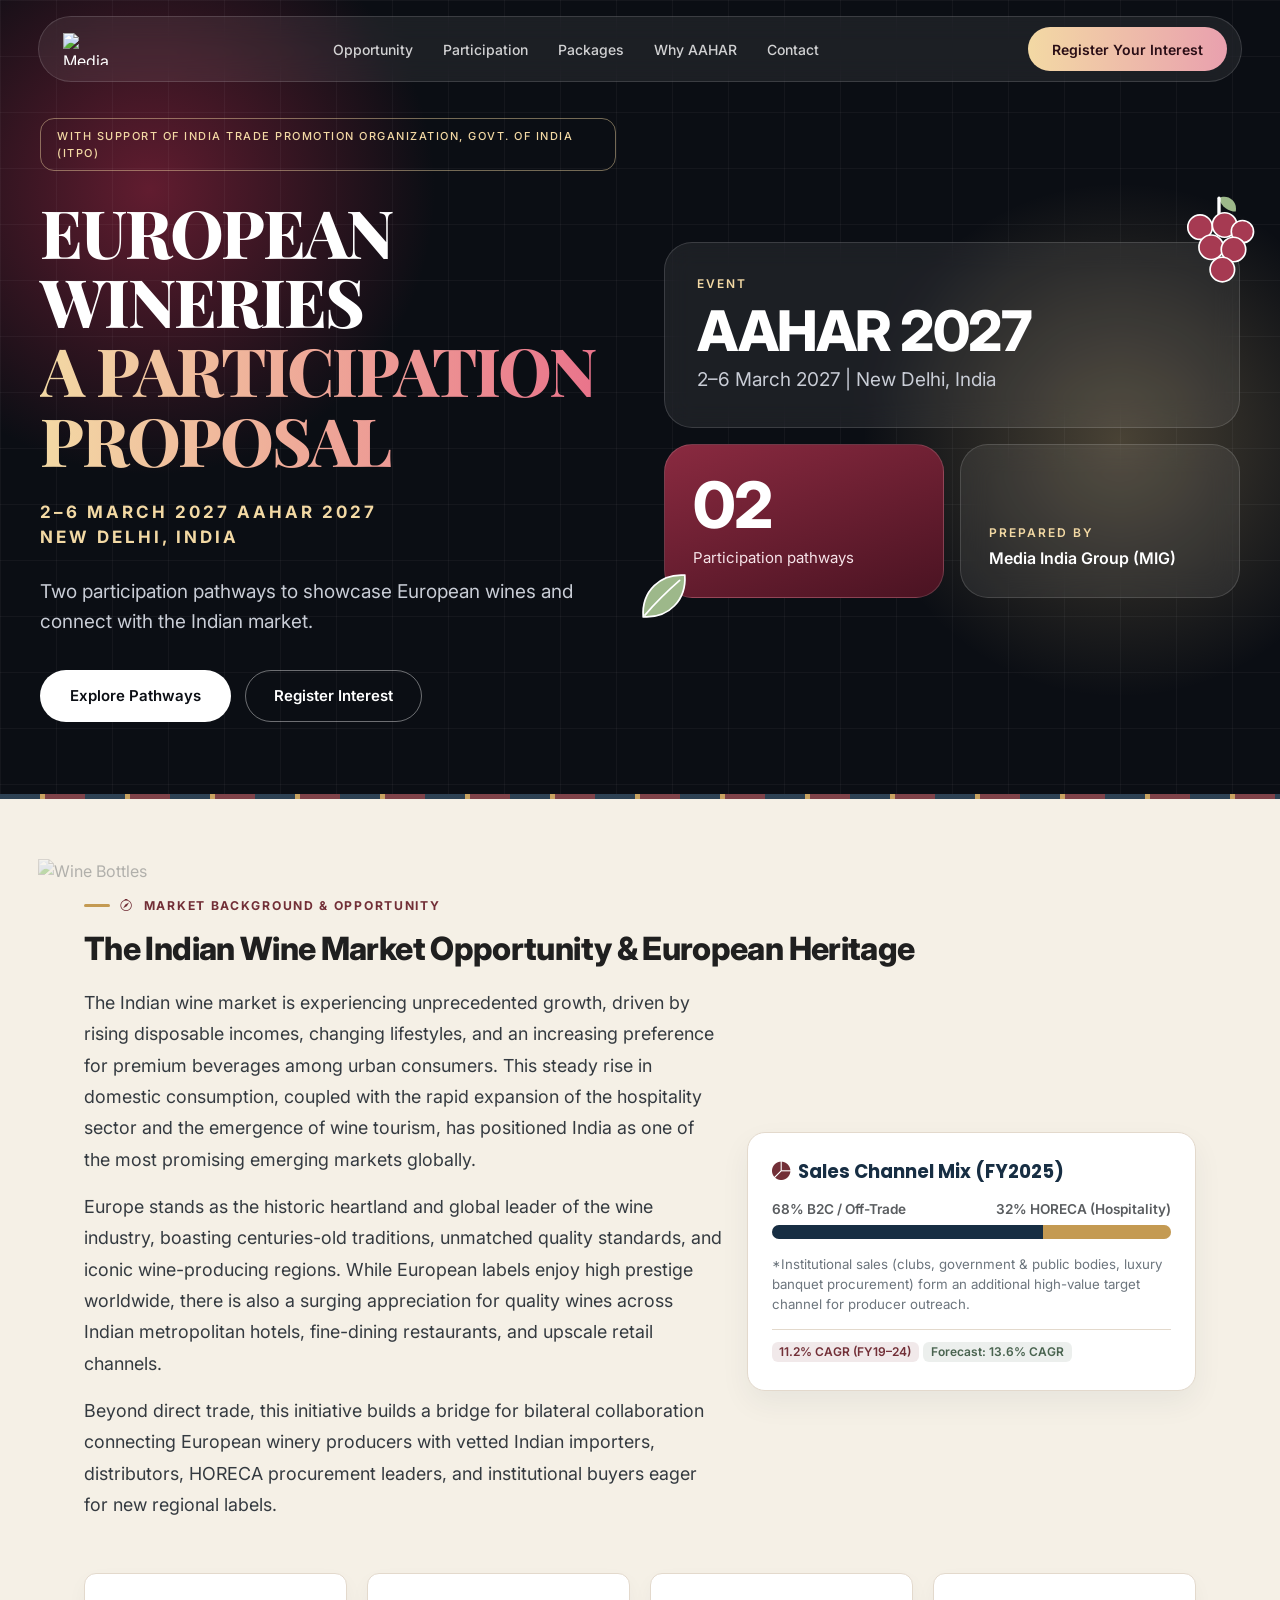
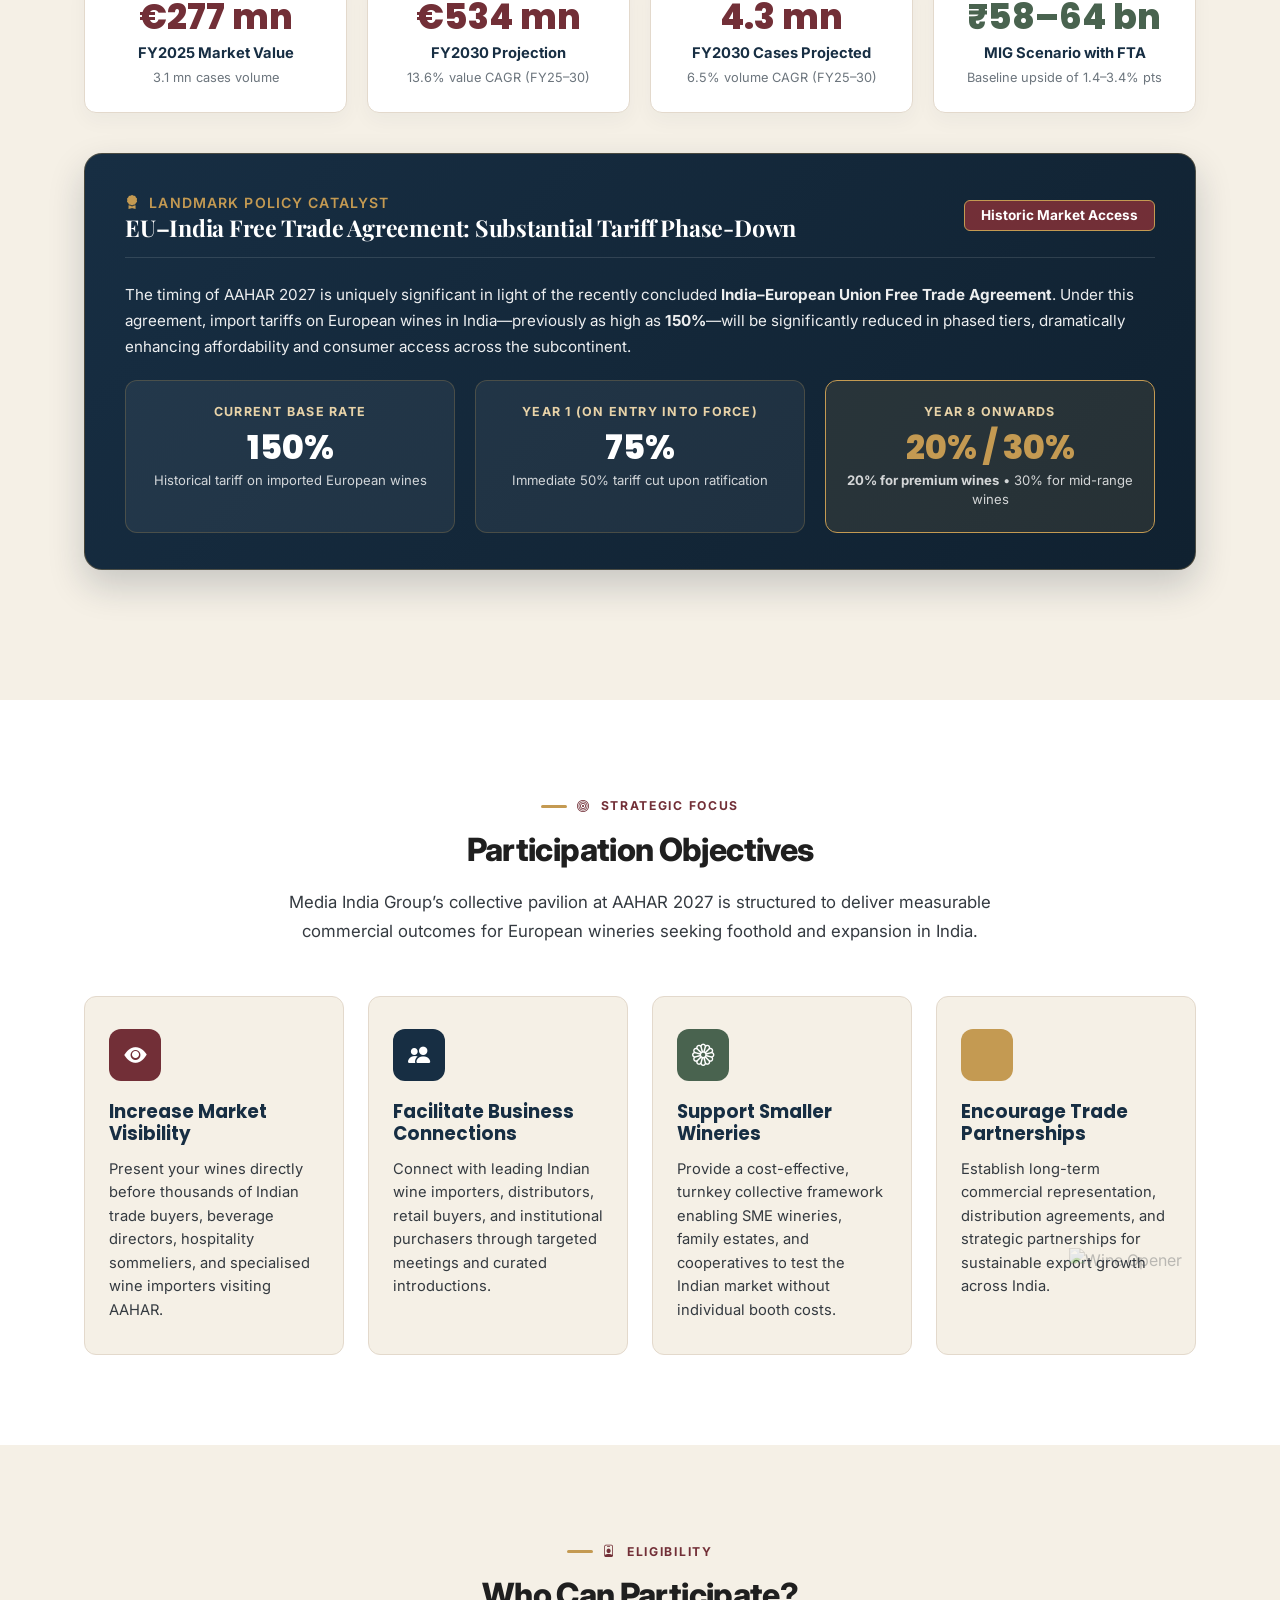
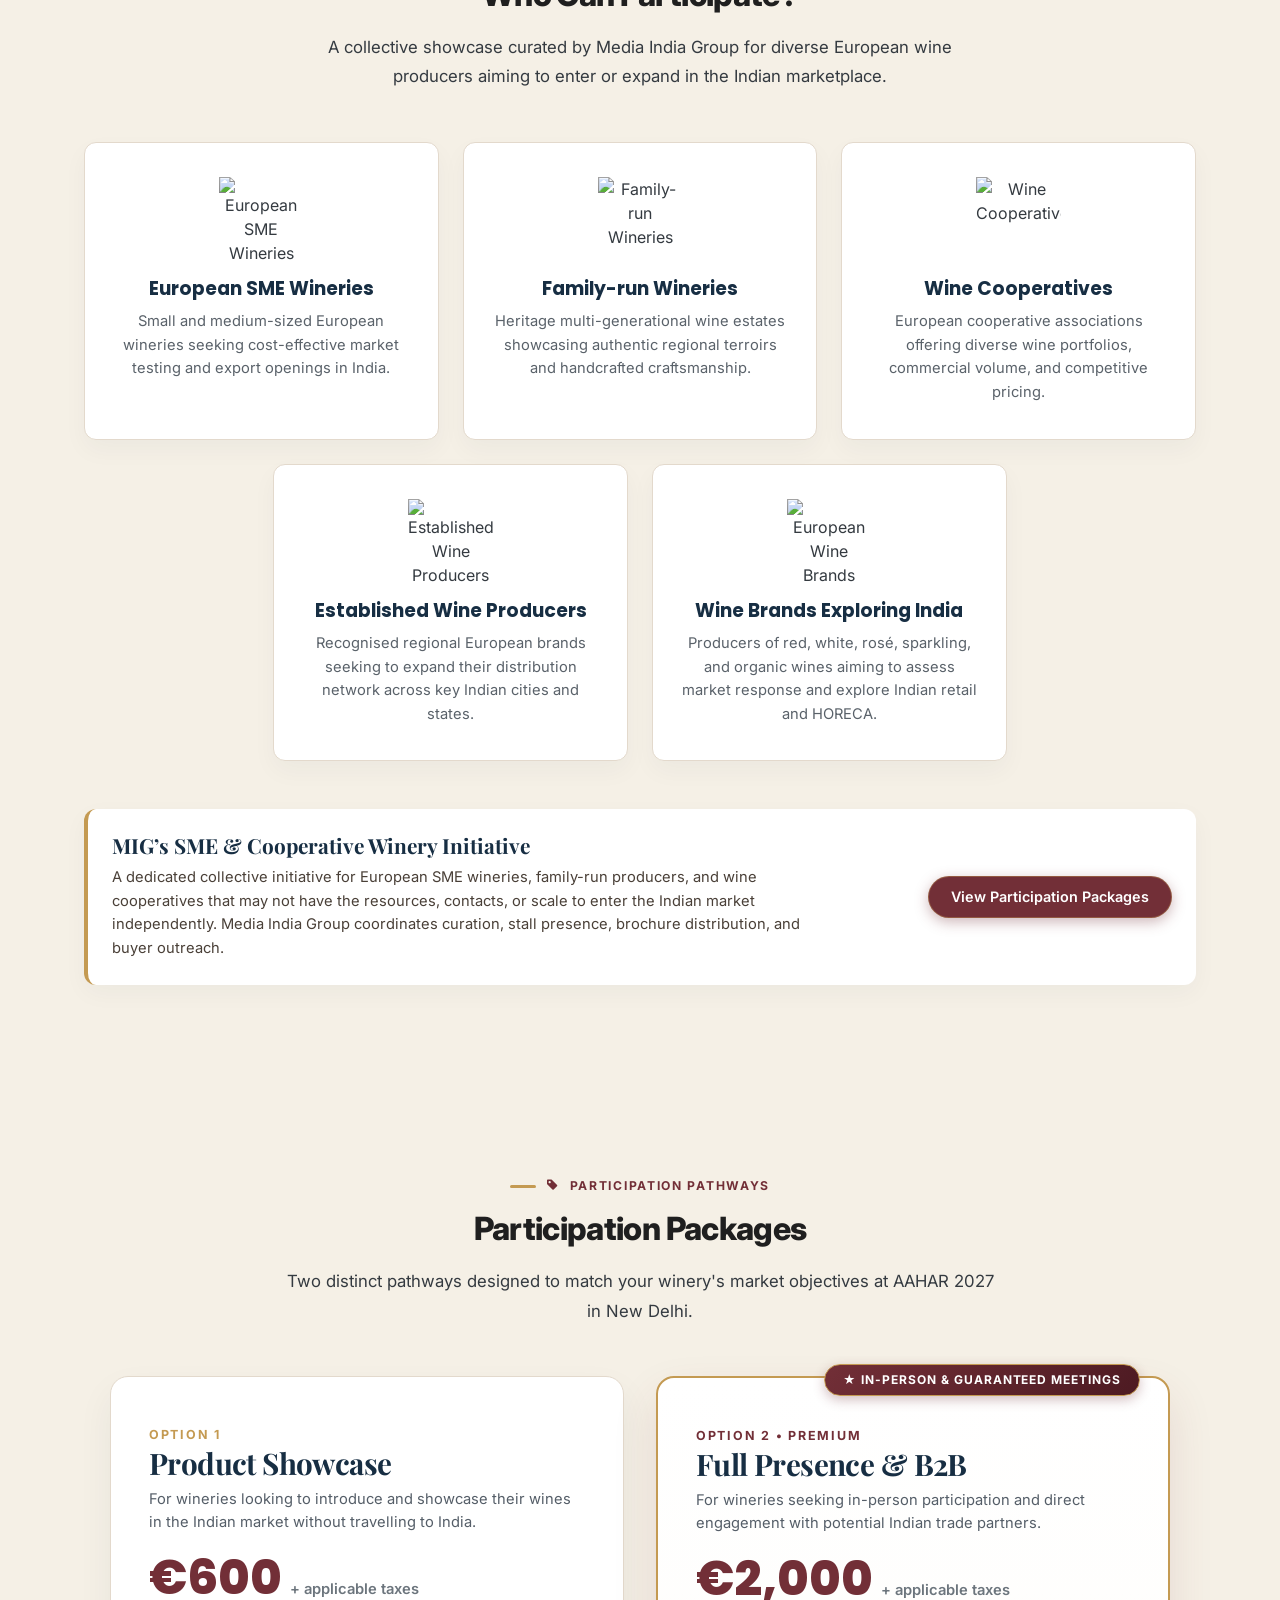
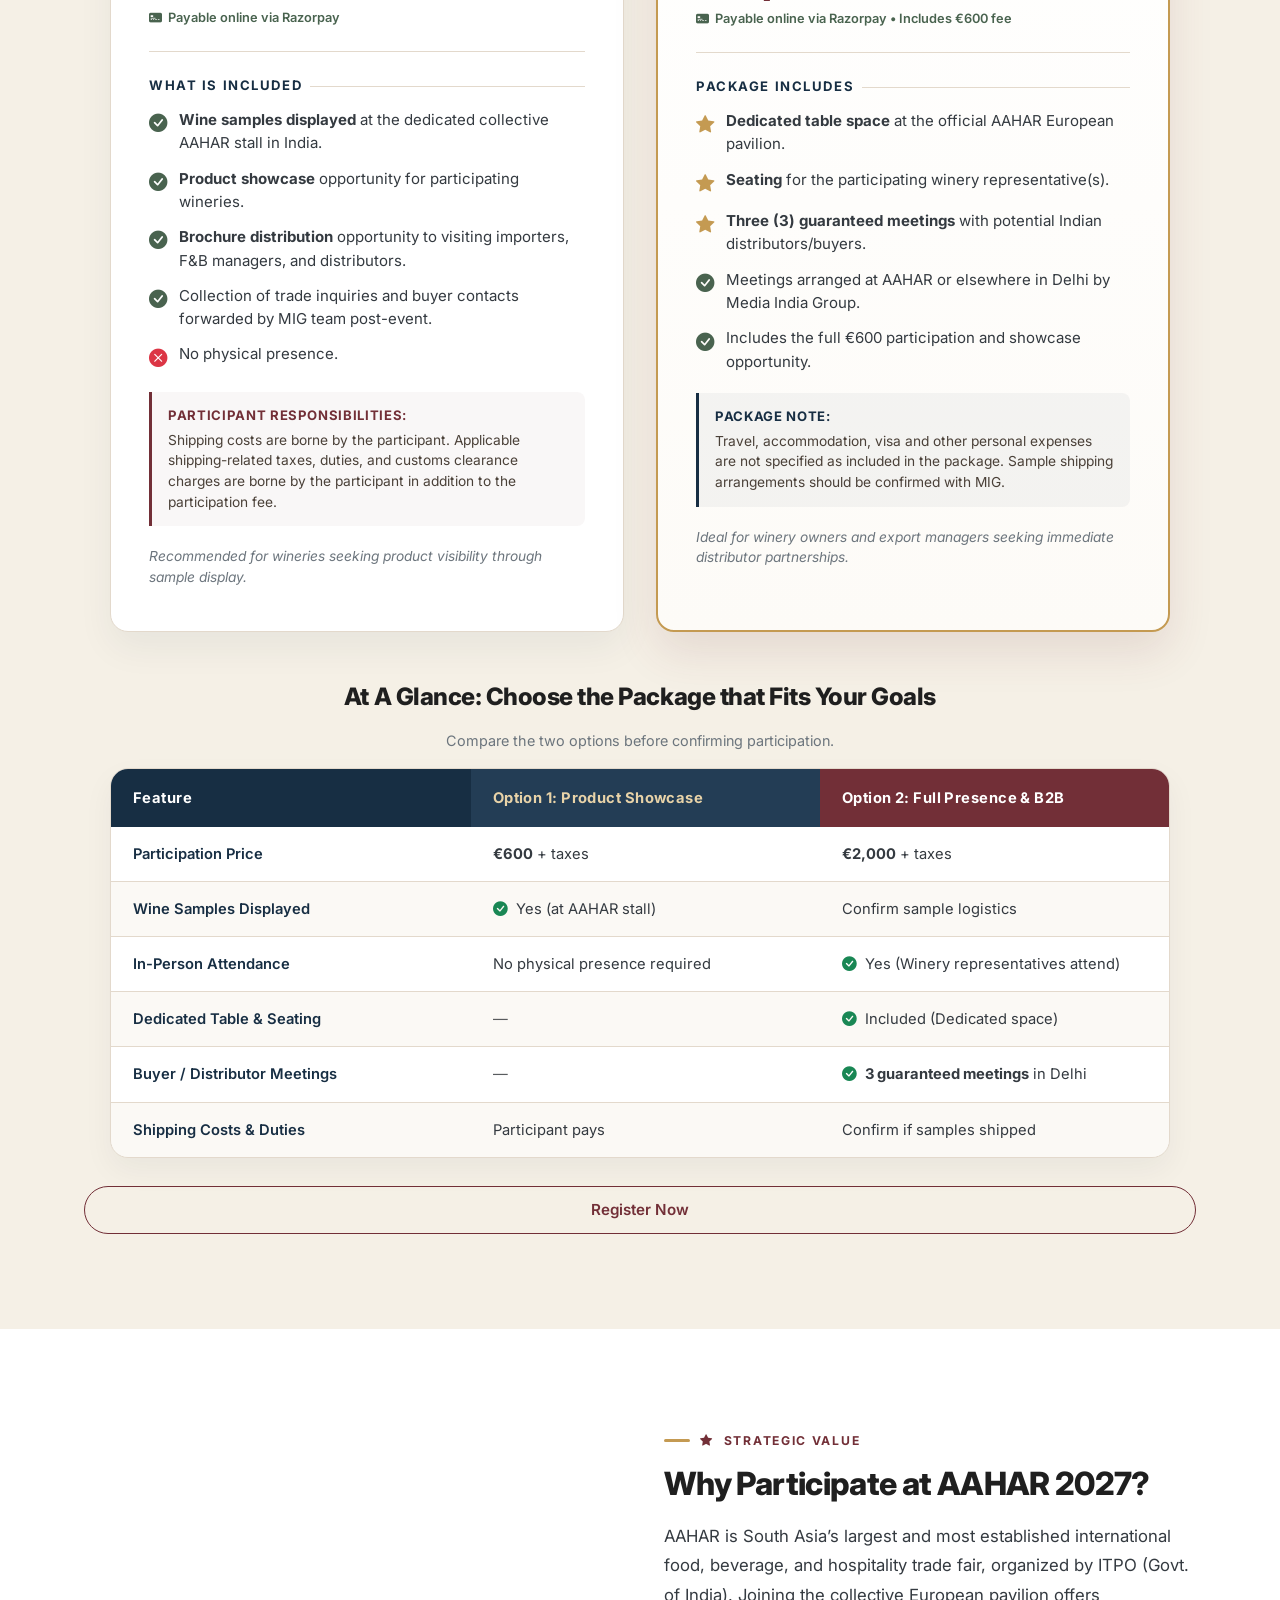
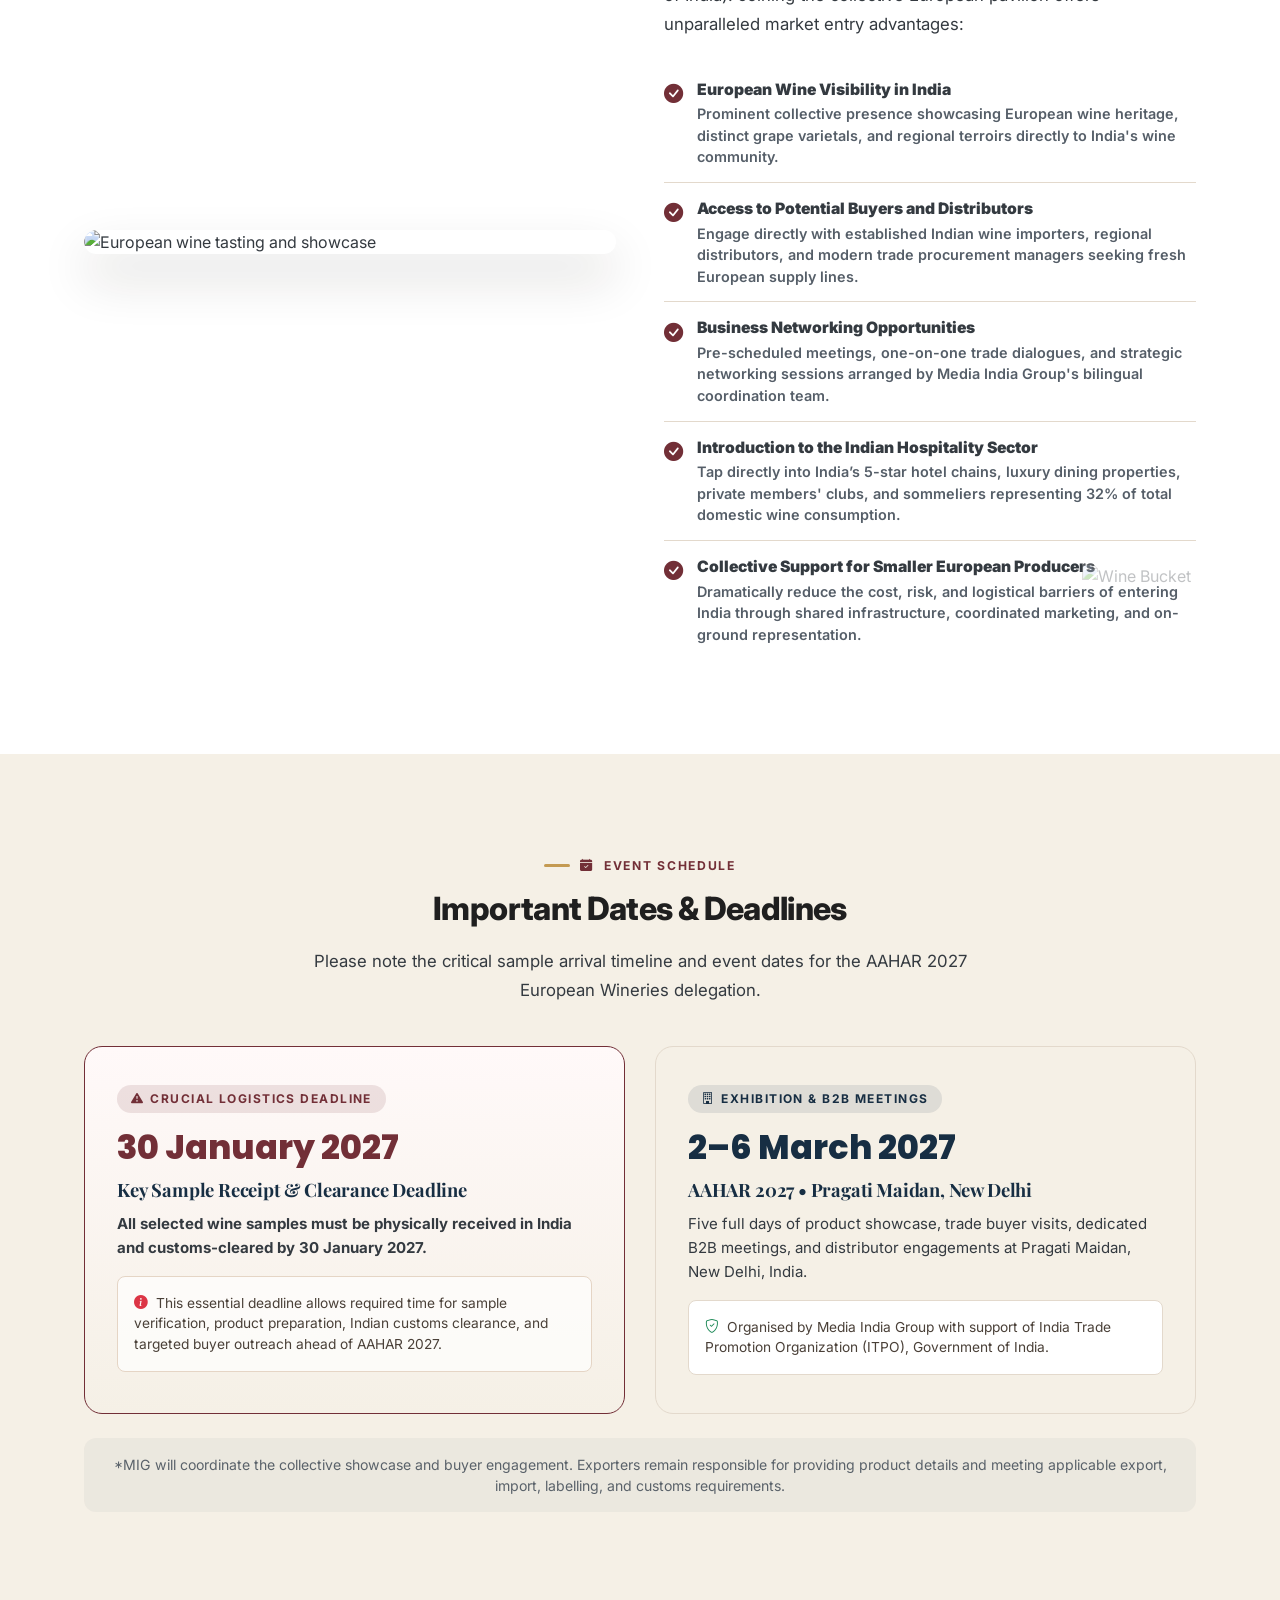
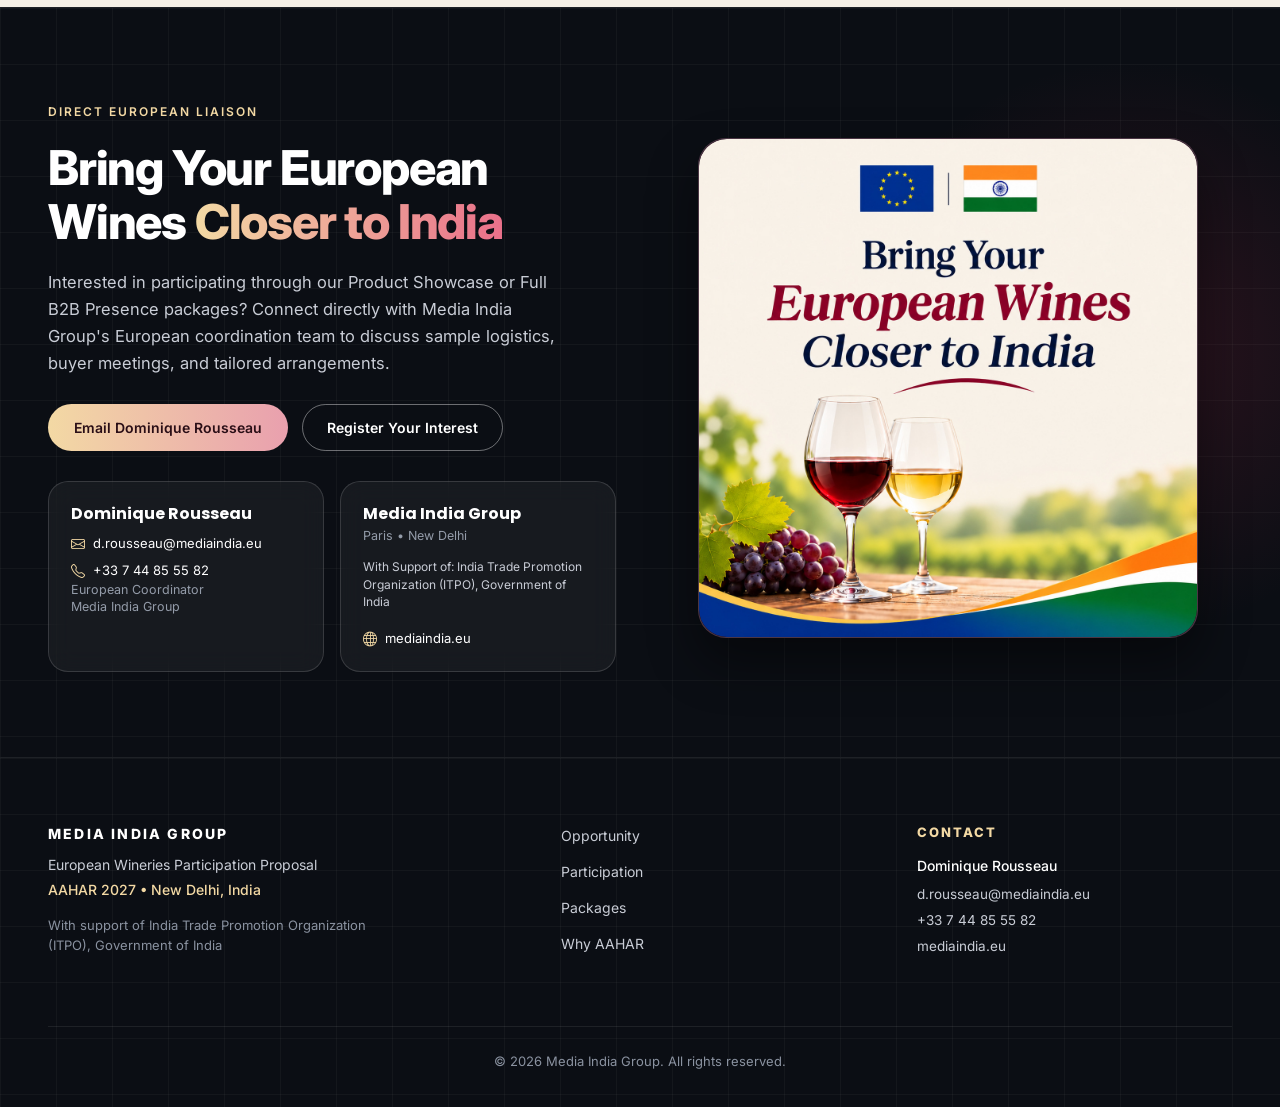
==== commit 2f24cb78: "refactor: update UI layout and styling with new footer image and package options" ====
--- a/index.html
+++ b/index.html
@@ -117,7 +117,7 @@
         <a href="#contact">Contact</a>
       </nav>
       <a href="https://docs.google.com/forms/d/e/1FAIpQLSd83eoZTcJ47vxsWen3kd95WZ-i5bSmroDQifJ7yCJSHchmNA/viewform"
-        target="_blank" rel="noopener noreferrer" class="btn-reg-header">Register Interest</a>
+        target="_blank" rel="noopener noreferrer" class="btn-reg-header">Register Your Interest</a>
     </header>
   </div>
 
@@ -158,7 +158,7 @@
           <div class="bento-card-event">
             <div class="bento-label">EVENT</div>
             <div class="bento-event-title">AAHAR 2027</div>
-            <div class="bento-event-sub">2–6 March 2027 New Delhi, India</div>
+            <div class="bento-event-sub">2–6 March 2027 | New Delhi, India</div>
           </div>
 
           <!-- Card 2: Burgundy Gradient Card -->
@@ -559,7 +559,8 @@
             <div class="package-header">
               <span class="package-category-label">Option 1</span>
               <h3 class="package-title">Product Showcase</h3>
-              <p class="package-desc">For wineries that want to introduce their wines without travelling to India.</p>
+              <p class="package-desc">For wineries looking to introduce and showcase their wines in the Indian market
+                without travelling to India.</p>
 
               <div class="package-price-wrap">
                 <span class="package-price">€600</span>
@@ -590,6 +591,11 @@
                   <i class="bi bi-check-circle-fill check-icon"></i>
                   <span>Collection of trade inquiries and buyer contacts forwarded by MIG team post-event.</span>
                 </li>
+
+                <li>
+                  <i class="bi bi-x-circle-fill cross-icon"></i>
+                  <span>No physical presence.</span>
+                </li>
               </ul>
 
               <div class="package-resp-box">
@@ -603,13 +609,13 @@
               </p>
             </div>
           </div>
-
+          <!-- 
           <div class="pt-3">
             <a href="#register" class="package-cta btn-package-outline"
               onclick="selectPackage('Option 1 – Product Showcase (€600 + taxes)')">
               Select Option 1 &bull; €600
             </a>
-          </div>
+          </div> -->
         </div>
 
         <!-- OPTION 2: FULL PRESENCE & B2B -->
@@ -668,12 +674,12 @@
             </div>
           </div>
 
-          <div class="pt-3">
+          <!-- <div class="pt-3">
             <a href="#register" class="package-cta btn-package-wine"
               onclick="selectPackage('Option 2 – Full Presence & B2B (€2,000 + taxes)')">
               Select Option 2 &bull; €2,000
-            </a>
-          </div>
+            </a> 
+          </div> -->
         </div>
 
       </div>
@@ -730,9 +736,17 @@
             </tbody>
           </table>
         </div>
-        <p class="text-center text-muted mt-2" style="font-size:0.8rem;">
+        <!-- <p class="text-center text-muted mt-2" style="font-size:0.8rem;">
           Items requiring clarification should be agreed with MIG before the offer is circulated.
-        </p>
+        </p> -->
+
+
+        <div class="pt-3">
+          <a href="https://docs.google.com/forms/d/e/1FAIpQLSd83eoZTcJ47vxsWen3kd95WZ-i5bSmroDQifJ7yCJSHchmNA/viewform"
+            class="package-cta btn-package-outline">
+            Register Now
+          </a>
+        </div>
       </div>
 
     </div>
@@ -882,7 +896,7 @@
   </section>
 
   <!-- ============ REGISTRATION SECTION ============ -->
-  <section class="reg-section" id="register">
+  <!-- <section class="reg-section" id="register">
     <div class="container-xl-custom">
       <div class="text-center mx-auto reveal" style="max-width:720px; margin-bottom:35px;">
         <p class="section-label justify-content-center"><i class="bi bi-pencil-fill"></i> Registration &amp; Enquiry</p>
@@ -900,7 +914,6 @@
         </div>
       </div>
 
-      <!-- Google Form Container Card -->
       <div class="google-form-wrapper reveal">
         <div class="google-form-top-bar">
           <div class="d-flex align-items-center gap-2">
@@ -941,7 +954,7 @@
       </div>
 
     </div>
-  </section>
+  </section> -->
 
   <!-- ============ CONTACT SECTION ============ -->
   <section class="contact-section-dark" id="contact">
@@ -981,7 +994,6 @@
             <!-- Card 1: Dominique Rousseau -->
             <div class="contact-glass-card">
               <h5 class="contact-card-name">Dominique Rousseau</h5>
-              <div class="contact-card-role">European Coordinator &bull; Media India Group</div>
               <div class="contact-card-item">
                 <i class="bi bi-envelope"></i>
                 <a href="mailto:d.rousseau@mediaindia.eu">d.rousseau@mediaindia.eu</a>
@@ -990,12 +1002,13 @@
                 <i class="bi bi-telephone"></i>
                 <a href="tel:+33744855582">+33 7 44 85 55 82</a>
               </div>
+              <div class="contact-card-role">European Coordinator <br> Media India Group</div>
             </div>
 
             <!-- Card 2: Media India Group -->
             <div class="contact-glass-card">
               <h5 class="contact-card-name">Media India Group</h5>
-              <div class="contact-card-role">Paris &bull; New Delhi &bull; Brussels</div>
+              <div class="contact-card-role">Paris &bull; New Delhi</div>
               <p class="contact-card-support">
                 With Support of: India Trade Promotion Organization (ITPO), Government of India
               </p>
@@ -1010,8 +1023,8 @@
         <!-- Right Column: Vineyard Artwork Card -->
         <div class="contact-artwork-wrap">
           <div class="vineyard-card">
-            <img src="/watercolor_bg.png" alt="European Vineyard Sunset" class="vineyard-card-img" width="520"
-              height="520" loading="lazy">
+            <img src="/footer_image.jpeg" alt="European Vineyard Sunset" class="vineyard-card-img" width="520"
+              height="500" loading="lazy">
           </div>
         </div>
 
@@ -1064,23 +1077,20 @@
   </footer>
 
   <!-- ============ EVENT ANNOUNCEMENT POPUP MODAL ============ -->
-  <div class="event-popup-overlay" id="eventPopup">
+  <!-- <div class="event-popup-overlay" id="eventPopup">
     <div class="event-popup-card">
       <button class="event-popup-close" id="closePopup" aria-label="Close Announcement">&times;</button>
       <div class="event-popup-body">
         <div class="event-popup-icon-wrap">
           <svg class="event-popup-svg" viewBox="0 0 100 100">
-            <!-- Wine glass outline -->
             <path
               d="M35,25 C35,25 38,10 50,10 C62,10 65,25 65,25 C65,45 55,55 55,55 L55,75 L62,75 C64,75 65,76 65,78 C65,80 64,81 62,81 L38,81 C36,81 35,80 35,78 C35,76 36,75 38,75 L45,75 L45,55 C45,55 35,45 35,25 Z"
               fill="none" stroke="var(--burgundy)" stroke-width="4" stroke-linejoin="round" stroke-linecap="round" />
-            <!-- Liquid reflection / wine details inside glass -->
-            <path d="M38,30 C45,35 55,35 62,30" fill="none" stroke="var(--burgundy)" stroke-width="3"
+           <path d="M38,30 C45,35 55,35 62,30" fill="none" stroke="var(--burgundy)" stroke-width="3"
               stroke-linecap="round" />
             <path d="M41,40 C46,43 54,43 59,40" fill="none" stroke="var(--burgundy)" stroke-width="2"
               stroke-linecap="round" />
-            <!-- Grape branch reflection or wine drop -->
-            <path d="M50,18 L50,12" stroke="var(--champagne-gold)" stroke-width="3" stroke-linecap="round" />
+           <path d="M50,18 L50,12" stroke="var(--champagne-gold)" stroke-width="3" stroke-linecap="round" />
           </svg>
         </div>
         <p class="event-popup-eyebrow">AAHAR 2027 &bull; New Delhi, India</p>
@@ -1095,7 +1105,7 @@
         </div>
       </div>
     </div>
-  </div>
+  </div> -->
 
   <!-- Scripts -->
   <script src="https://cdn.jsdelivr.net/npm/bootstrap@5.3.3/dist/js/bootstrap.bundle.min.js"></script>
--- a/style.css
+++ b/style.css
@@ -1009,6 +1009,7 @@
 
 .highlights-img {
   border-radius: var(--radius-lg);
+
   overflow: hidden;
   box-shadow: 0 24px 50px rgba(29, 23, 20, 0.16);
 }
@@ -1214,6 +1215,13 @@
 
 .package-feature-list li i.check-icon {
   color: var(--vine-green);
+  font-size: 1.15rem;
+  flex-shrink: 0;
+  margin-top: 1px;
+}
+
+.package-feature-list li i.cross-icon {
+  color: #dc3545;
   font-size: 1.15rem;
   flex-shrink: 0;
   margin-top: 1px;
@@ -1984,8 +1992,8 @@
 }
 
 .hero-sublabel {
-  font-size: 15px;
-  font-weight: 600;
+  font-size: 17px;
+  font-weight: 700;
   letter-spacing: 3px;
   color: #F3D9A4;
   text-transform: uppercase;
@@ -2083,7 +2091,7 @@
 }
 
 .bento-event-sub {
-  font-size: 17px;
+  font-size: 19px;
   color: #C9CDD6;
   margin-top: 4px;
 }
